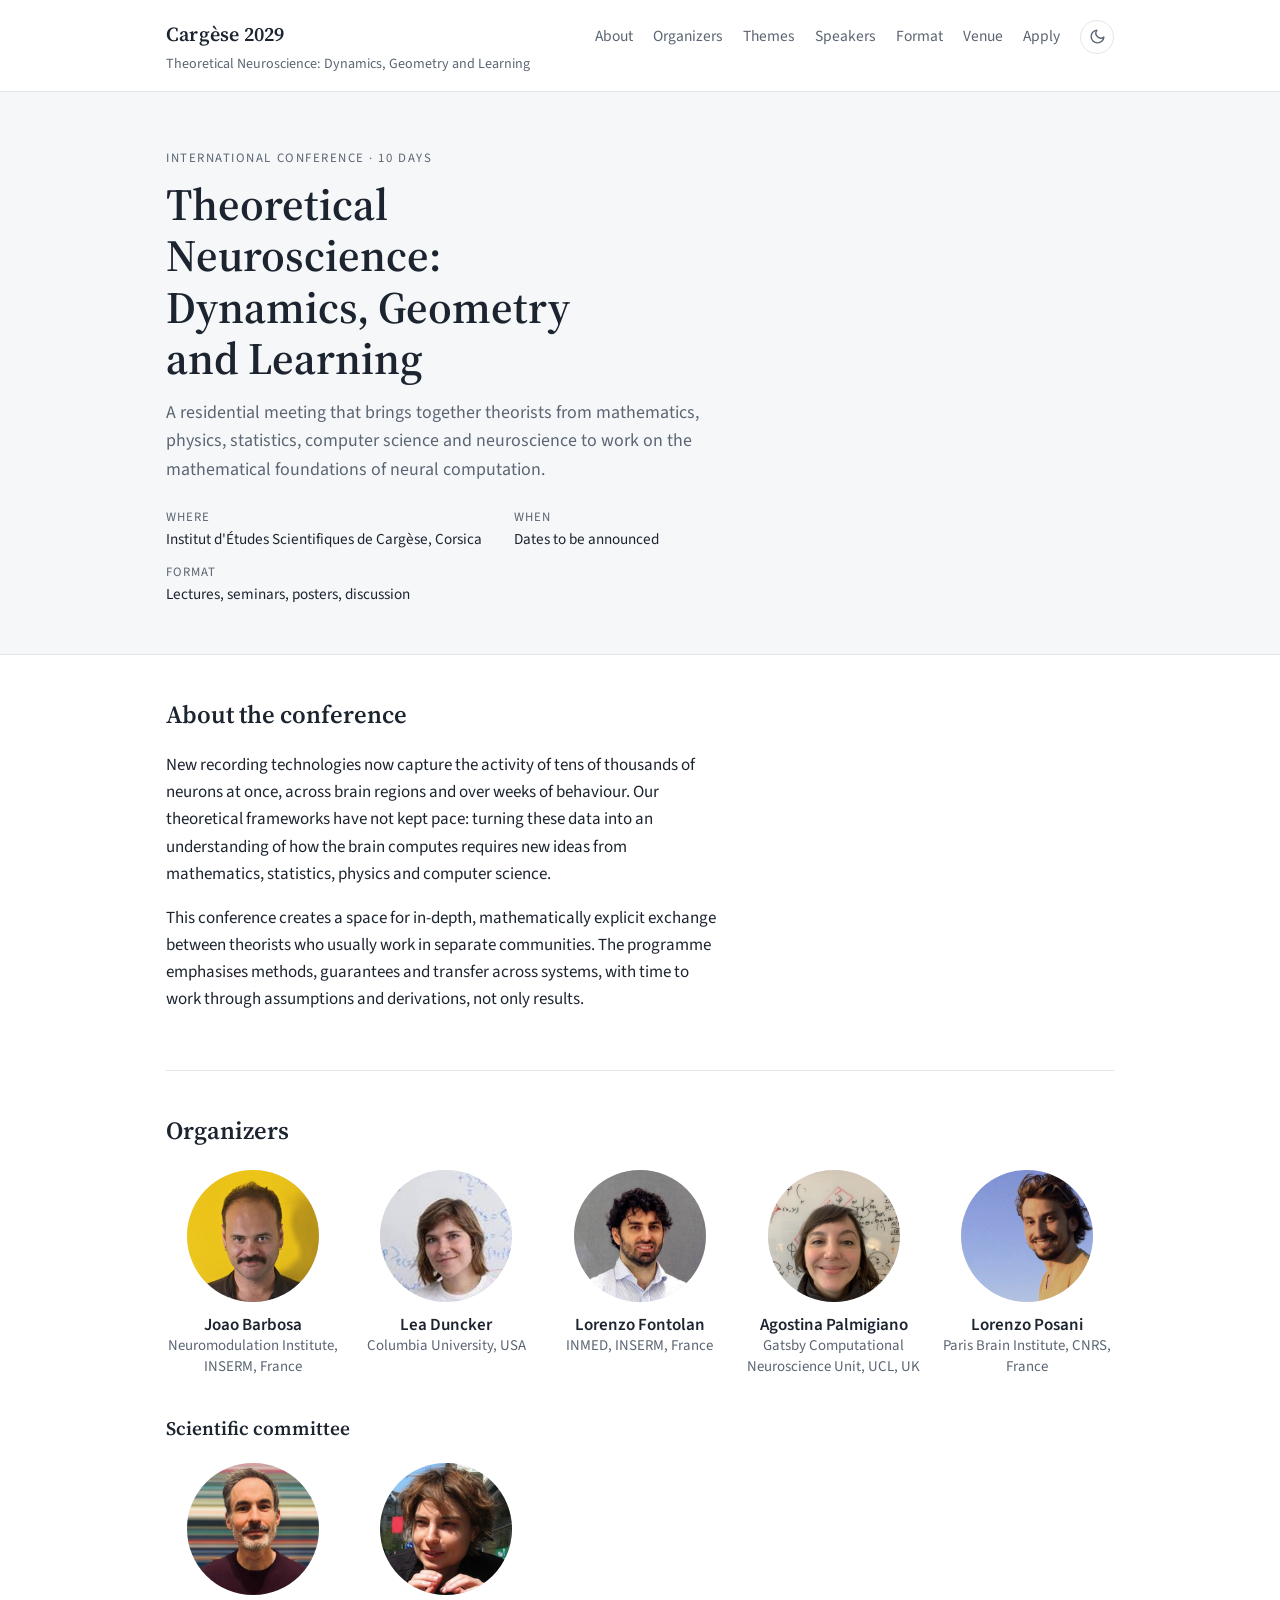
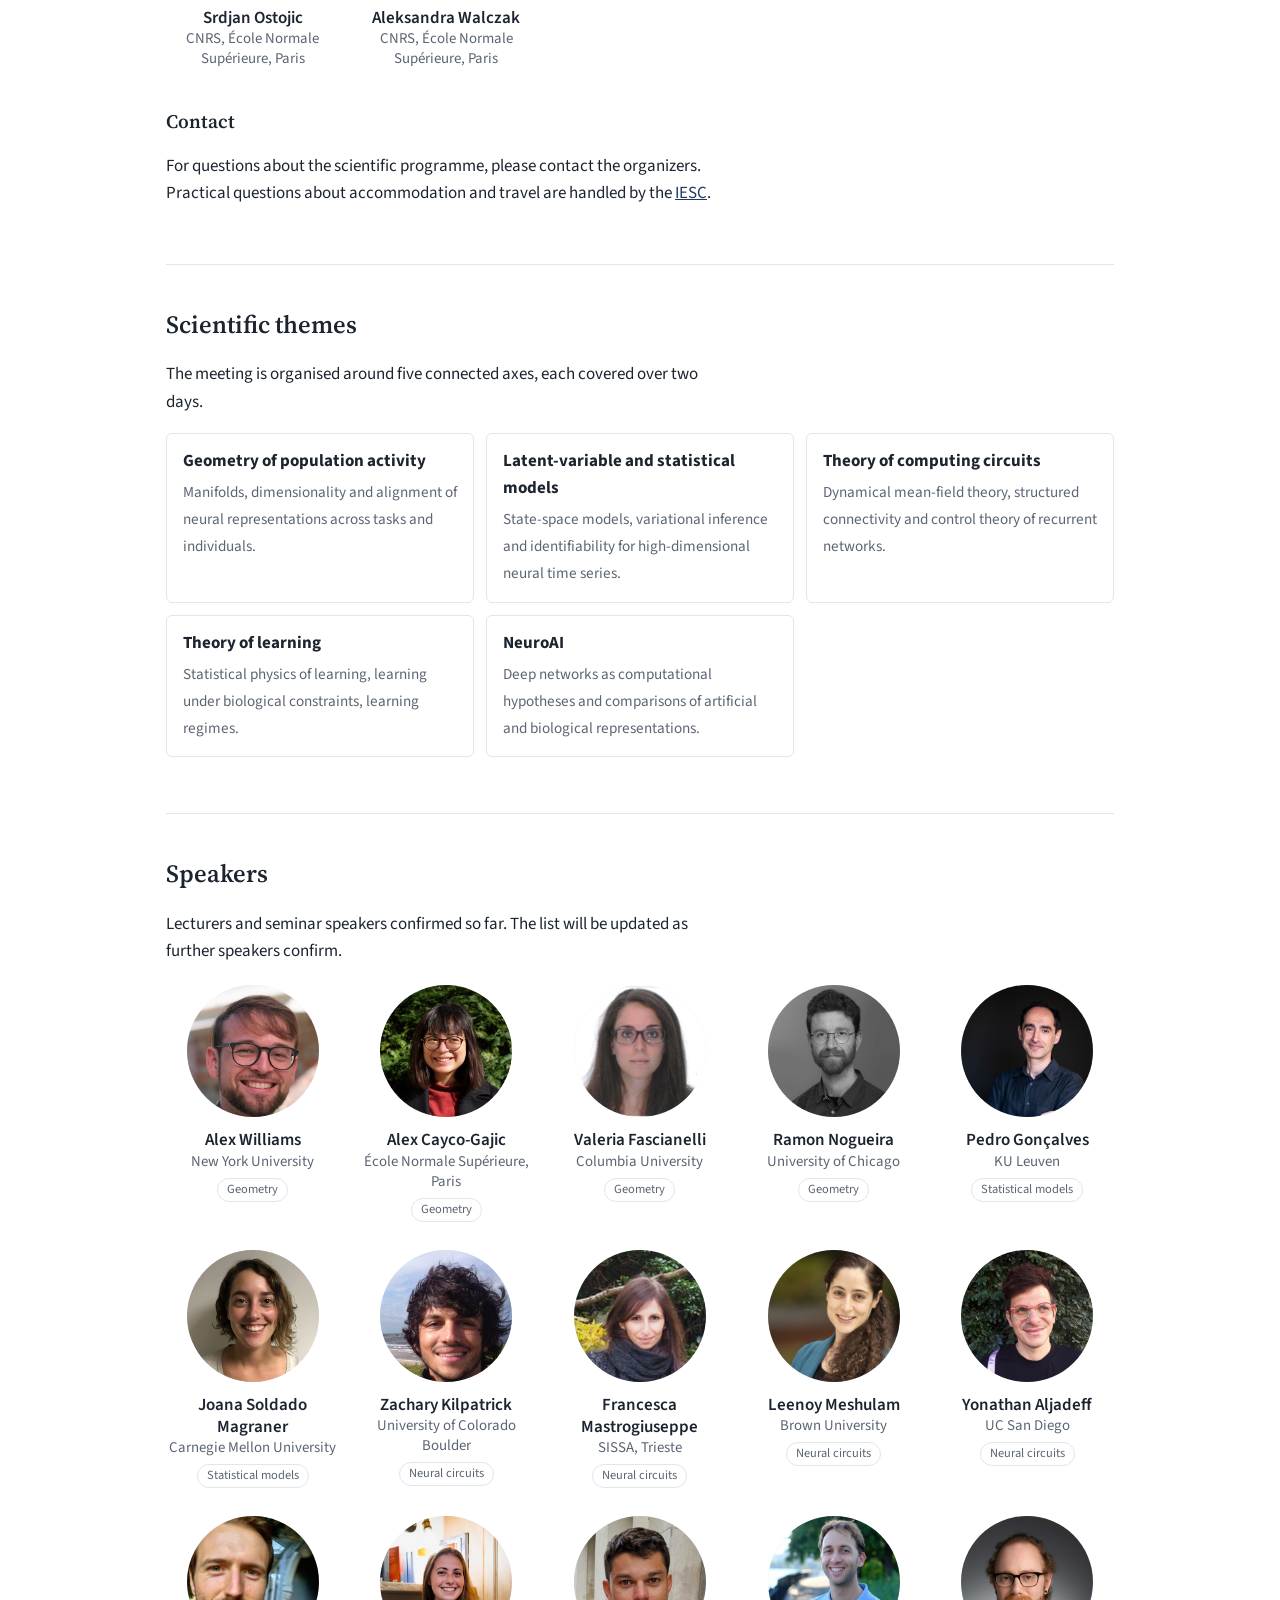
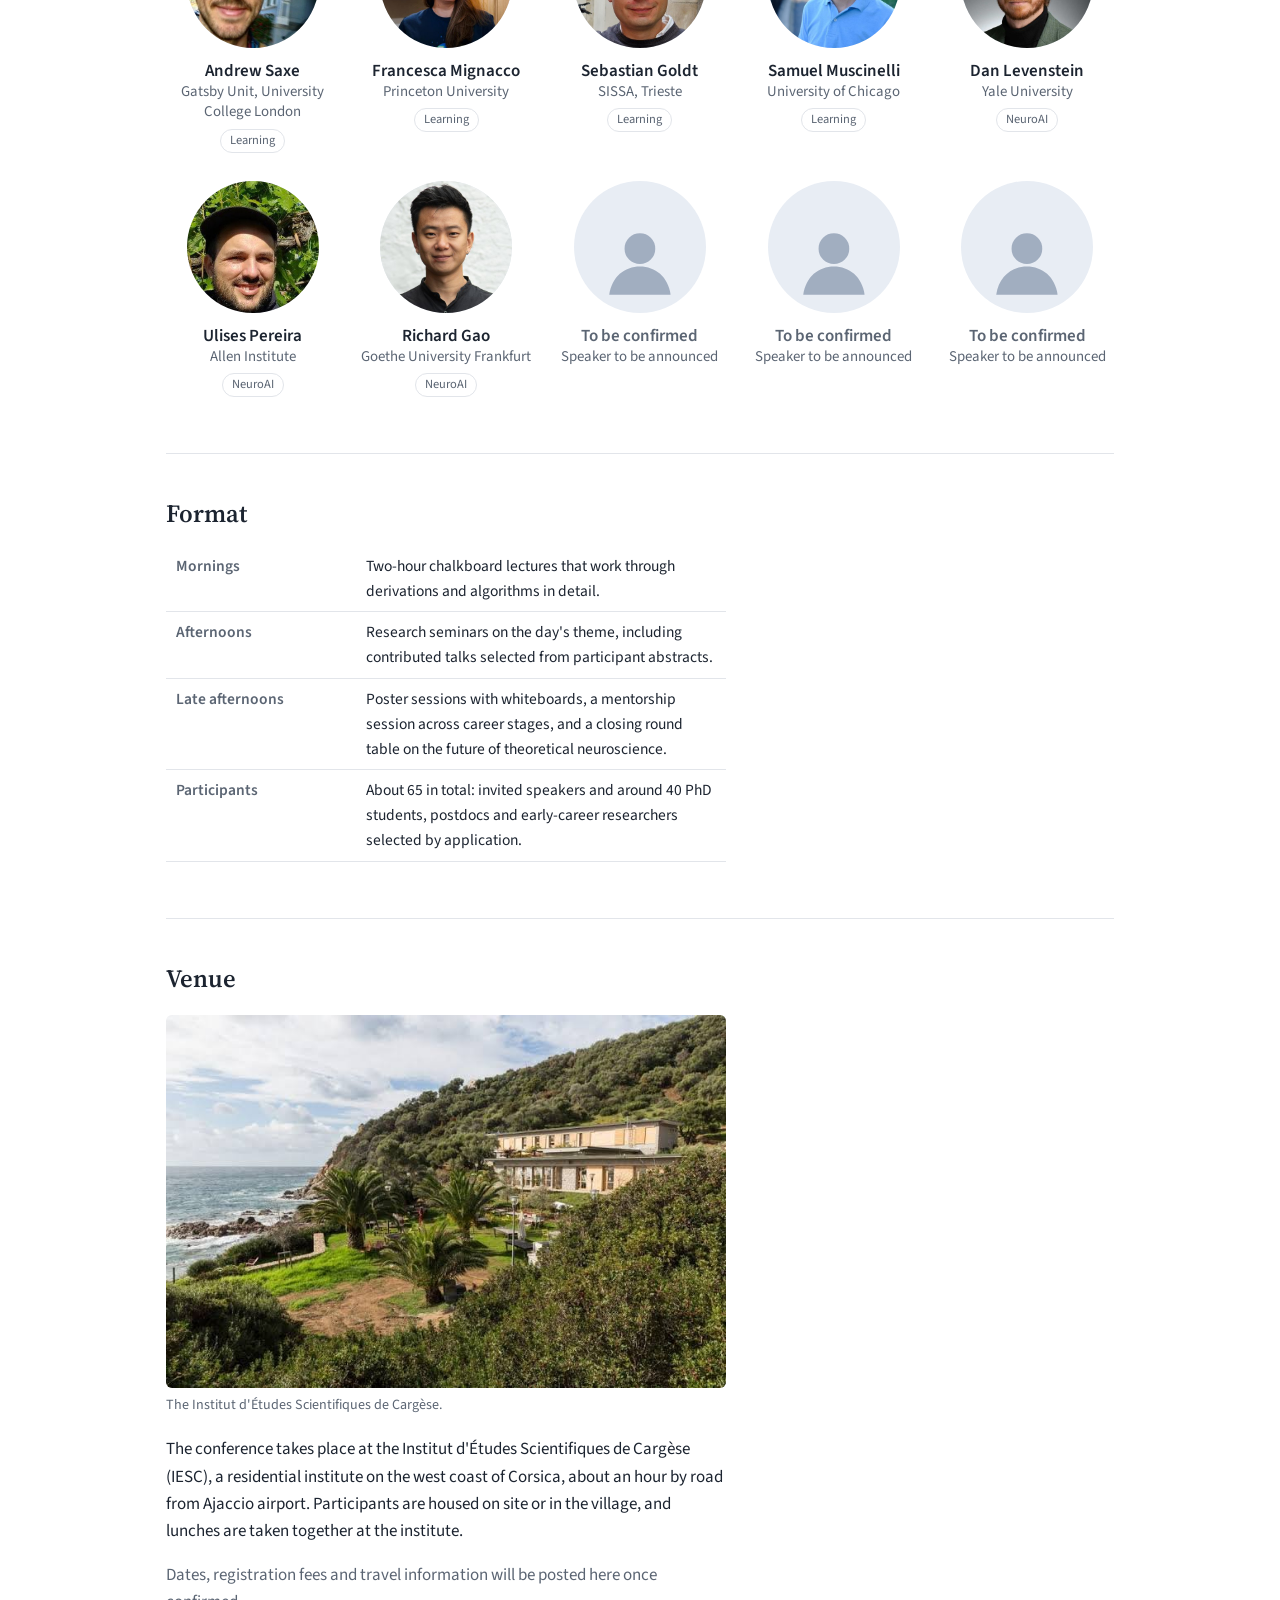
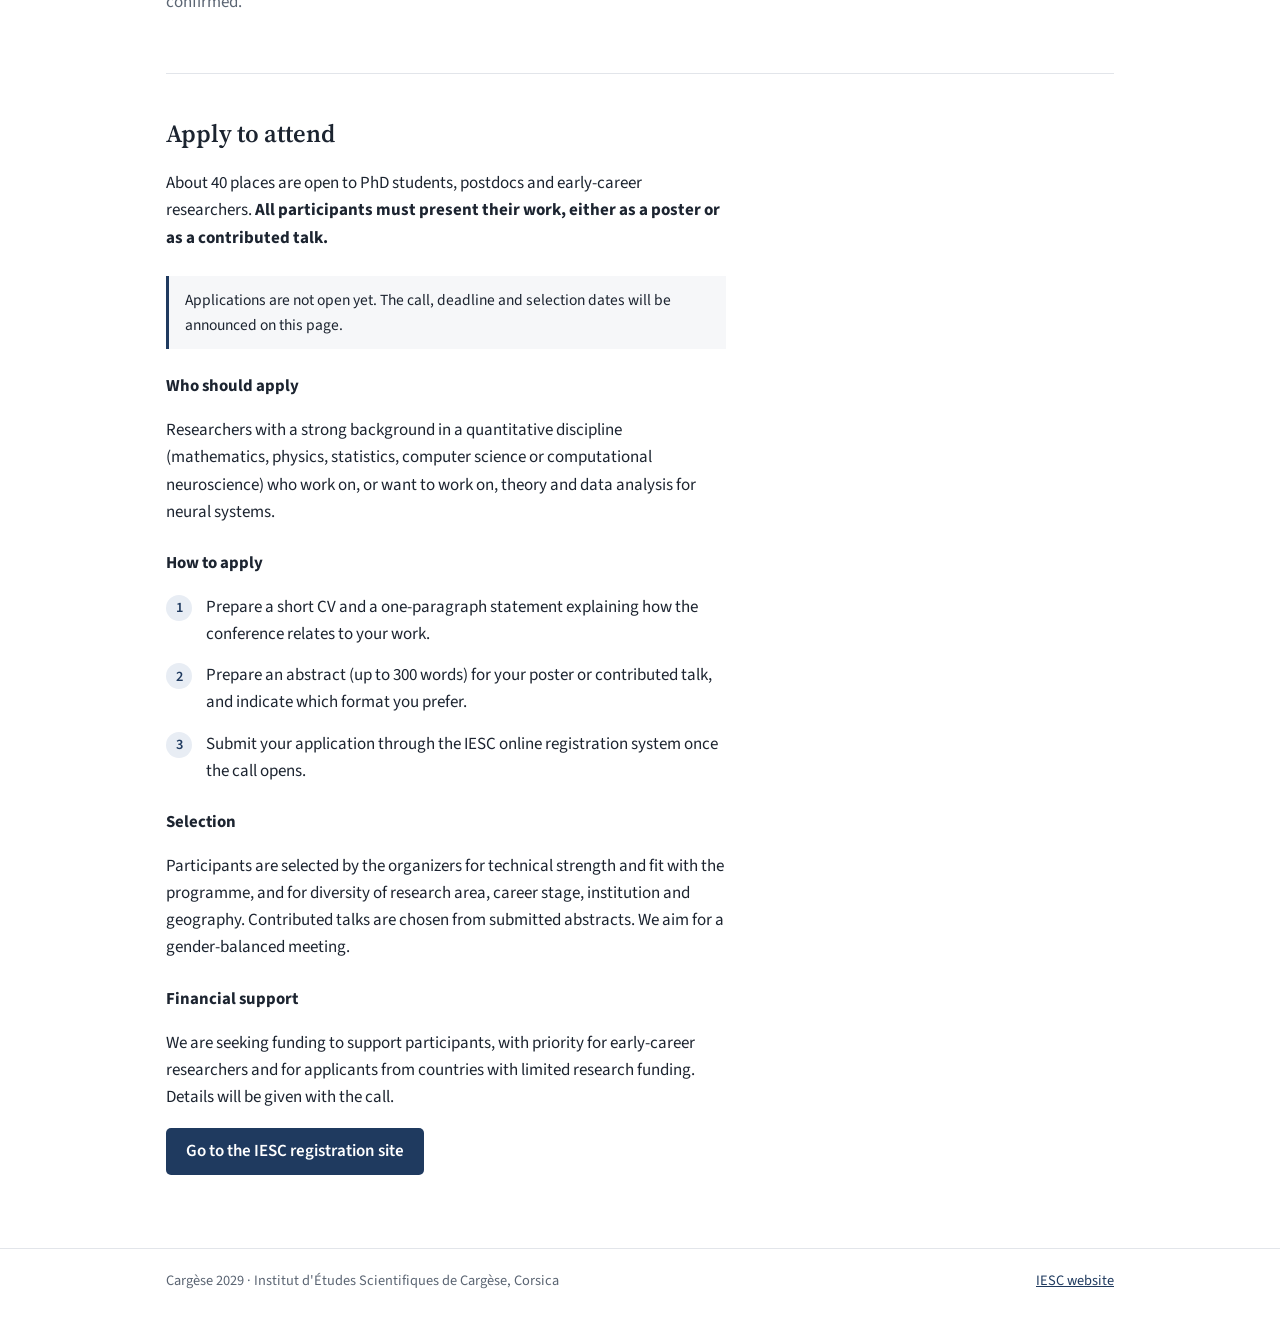
==== index.html @ 45e7367f "Add homepage links for the remaining speakers and committee Co-Authored-By: Claude Opus 5.5 <noreply" ====
<!doctype html>
<html lang="en">
<head>
<meta charset="utf-8">
<meta name="viewport" content="width=device-width, initial-scale=1">
<title>Cargèse 2029 · Theoretical Neuroscience: Dynamics, Geometry and Learning</title>
<meta name="description" content="Cargèse 2029: Theoretical Neuroscience: Dynamics, Geometry and Learning. A residential conference at the Institut d&#x27;Études Scientifiques de Cargèse, Corsica.">
<link rel="preconnect" href="https://fonts.googleapis.com">
<link rel="preconnect" href="https://fonts.gstatic.com" crossorigin>
<link href="https://fonts.googleapis.com/css2?family=Source+Sans+3:wght@400;600&family=Source+Serif+4:wght@600&display=swap" rel="stylesheet">
<link rel="stylesheet" href="assets/style.css">
<script>try{if(localStorage.getItem("theme")==="dark")document.documentElement.dataset.theme="dark"}catch(e){}</script>
</head>
<body id="top">
<header class="site-header"><div class="wrap">
<a class="brand" href="#top"><strong>Cargèse 2029</strong><span>Theoretical Neuroscience: Dynamics, Geometry and Learning</span></a>
<div class="header-right">
<nav aria-label="Main"><ul><li><a href="#about">About</a></li><li><a href="#organizers">Organizers</a></li><li><a href="#themes">Themes</a></li><li><a href="#speakers">Speakers</a></li><li><a href="#format">Format</a></li><li><a href="#venue">Venue</a></li><li><a href="#apply">Apply</a></li></ul></nav>
<button class="theme-toggle" type="button" aria-label="Switch to dark background" title="Switch background">
<svg class="moon" viewBox="0 0 24 24" fill="none" stroke="currentColor" stroke-width="2" stroke-linecap="round" stroke-linejoin="round" aria-hidden="true"><path d="M21 12.8A9 9 0 1 1 11.2 3a7 7 0 0 0 9.8 9.8z"/></svg>
<svg class="sun" viewBox="0 0 24 24" fill="none" stroke="currentColor" stroke-width="2" stroke-linecap="round" aria-hidden="true"><circle cx="12" cy="12" r="4"/><path d="M12 2v2M12 20v2M4.9 4.9l1.4 1.4M17.7 17.7l1.4 1.4M2 12h2M20 12h2M4.9 19.1l1.4-1.4M17.7 6.3l1.4-1.4"/></svg>
</button>
</div>
</div></header>
<section class="hero"><div class="wrap">
<p class="kicker">International conference · 10 days</p>
<h1>Theoretical Neuroscience: Dynamics, Geometry and Learning</h1>
<p class="lead">A residential meeting that brings together theorists from mathematics, physics,
statistics, computer science and neuroscience to work on the mathematical foundations of neural computation.</p>
<ul class="facts">
<li><span>Where</span>Institut d&#x27;Études Scientifiques de Cargèse, Corsica</li>
<li><span>When</span>Dates to be announced</li>
<li><span>Format</span>Lectures, seminars, posters, discussion</li>
</ul>
</div></section>
<main><div class="wrap">
<section id="about"><h2>About the conference</h2>
<p>New recording technologies now capture the activity of tens of thousands of neurons at once, across
brain regions and over weeks of behaviour. Our theoretical frameworks have not kept pace: turning these
data into an understanding of how the brain computes requires new ideas from mathematics, statistics,
physics and computer science.</p>
<p>This conference creates a space for in-depth, mathematically explicit exchange between theorists who
usually work in separate communities. The programme emphasises methods, guarantees and transfer across
systems, with time to work through assumptions and derivations, not only results.</p></section>
<section id="organizers"><h2>Organizers</h2>
<ul class="people"><li class="person"><a class="person-link" href="https://jbarbosa.org/" target="_blank" rel="noopener"><div class="avatar" aria-hidden="true">JB<img src="img/people/joao-barbosa.jpg" alt="" loading="lazy" onerror="this.remove()"></div><div class="name">Joao Barbosa</div></a><div class="inst">Neuromodulation Institute, INSERM, France</div></li><li class="person"><a class="person-link" href="https://leaduncker.github.io/" target="_blank" rel="noopener"><div class="avatar" aria-hidden="true">LD<img src="img/people/lea-duncker.jpg" alt="" loading="lazy" onerror="this.remove()"></div><div class="name">Lea Duncker</div></a><div class="inst">Columbia University, USA</div></li><li class="person"><a class="person-link" href="https://fontolanl.github.io/" target="_blank" rel="noopener"><div class="avatar" aria-hidden="true">LF<img src="img/people/lorenzo-fontolan.jpg" alt="" loading="lazy" onerror="this.remove()"></div><div class="name">Lorenzo Fontolan</div></a><div class="inst">INMED, INSERM, France</div></li><li class="person"><a class="person-link" href="https://palmigianolab.com/" target="_blank" rel="noopener"><div class="avatar" aria-hidden="true">AP<img src="img/people/agostina-palmigiano.jpg" alt="" loading="lazy" onerror="this.remove()"></div><div class="name">Agostina Palmigiano</div></a><div class="inst">Gatsby Computational Neuroscience Unit, UCL, UK</div></li><li class="person"><a class="person-link" href="https://lorenzoposani.com/" target="_blank" rel="noopener"><div class="avatar" aria-hidden="true">LP<img src="img/people/lorenzo-posani.jpg" alt="" loading="lazy" onerror="this.remove()"></div><div class="name">Lorenzo Posani</div></a><div class="inst">Paris Brain Institute, CNRS, France</div></li></ul>
<h3 class="subhead">Scientific committee</h3>
<ul class="people"><li class="person"><a class="person-link" href="https://lnc2.dec.ens.fr/fr/teams/network-dynamics-and-computations" target="_blank" rel="noopener"><div class="avatar" aria-hidden="true">SO<img src="img/people/srdjan-ostojic.jpg" alt="" loading="lazy" onerror="this.remove()"></div><div class="name">Srdjan Ostojic</div></a><div class="inst">CNRS, École Normale Supérieure, Paris</div></li><li class="person"><a class="person-link" href="https://sites.google.com/view/statbiophysens" target="_blank" rel="noopener"><div class="avatar" aria-hidden="true">AW<img src="img/people/aleksandra-walczak.jpg" alt="" loading="lazy" onerror="this.remove()"></div><div class="name">Aleksandra Walczak</div></a><div class="inst">CNRS, École Normale Supérieure, Paris</div></li></ul>
<h3 class="subhead">Contact</h3>
<p>For questions about the scientific programme, please contact the organizers. Practical questions about
accommodation and travel are handled by the <a href="https://iesc.universita.corsica/">IESC</a>.</p></section>
<section id="themes"><h2>Scientific themes</h2>
<p>The meeting is organised around five connected axes, each covered over two days.</p>
<ul class="themes">
<li><strong>Geometry of population activity</strong><span>Manifolds, dimensionality and alignment of neural representations across tasks and individuals.</span></li>
<li><strong>Latent-variable and statistical models</strong><span>State-space models, variational inference and identifiability for high-dimensional neural time series.</span></li>
<li><strong>Theory of computing circuits</strong><span>Dynamical mean-field theory, structured connectivity and control theory of recurrent networks.</span></li>
<li><strong>Theory of learning</strong><span>Statistical physics of learning, learning under biological constraints, learning regimes.</span></li>
<li><strong>NeuroAI</strong><span>Deep networks as computational hypotheses and comparisons of artificial and biological representations.</span></li>
</ul></section>
<section id="speakers"><h2>Speakers</h2>
<p>Lecturers and seminar speakers confirmed so far. The list will be updated as further speakers confirm.</p>
<ul class="people"><li class="person"><a class="person-link" href="https://alexhwilliams.info/" target="_blank" rel="noopener"><div class="avatar" aria-hidden="true">AW<img src="img/people/alex-williams.jpg" alt="" loading="lazy" onerror="this.remove()"></div><div class="name">Alex Williams</div></a><div class="inst">New York University</div><span class="tag">Geometry</span></li><li class="person"><a class="person-link" href="https://caycogajiclab.github.io/" target="_blank" rel="noopener"><div class="avatar" aria-hidden="true">AG<img src="img/people/alex-cayco-gajic.jpg" alt="" loading="lazy" onerror="this.remove()"></div><div class="name">Alex Cayco-Gajic</div></a><div class="inst">École Normale Supérieure, Paris</div><span class="tag">Geometry</span></li><li class="person"><a class="person-link" href="https://valeriafascianelli.com/" target="_blank" rel="noopener"><div class="avatar" aria-hidden="true">VF<img src="img/people/valeria-fascianelli.jpg" alt="" loading="lazy" onerror="this.remove()"></div><div class="name">Valeria Fascianelli</div></a><div class="inst">Columbia University</div><span class="tag">Geometry</span></li><li class="person"><a class="person-link" href="https://datascience.uchicago.edu/people/ramon-nogueira/" target="_blank" rel="noopener"><div class="avatar" aria-hidden="true">RN<img src="img/people/ramon-nogueira.jpg" alt="" loading="lazy" onerror="this.remove()"></div><div class="name">Ramon Nogueira</div></a><div class="inst">University of Chicago</div><span class="tag">Geometry</span></li><li class="person"><a class="person-link" href="https://ppjgoncalves.github.io/" target="_blank" rel="noopener"><div class="avatar" aria-hidden="true">PG<img src="img/people/pedro-goncalves.jpg" alt="" loading="lazy" onerror="this.remove()"></div><div class="name">Pedro Gonçalves</div></a><div class="inst">KU Leuven</div><span class="tag">Statistical models</span></li><li class="person"><a class="person-link" href="https://jsoldadomagraner.github.io/" target="_blank" rel="noopener"><div class="avatar" aria-hidden="true">JM<img src="img/people/joana-soldado-magraner.jpg" alt="" loading="lazy" onerror="this.remove()"></div><div class="name">Joana Soldado Magraner</div></a><div class="inst">Carnegie Mellon University</div><span class="tag">Statistical models</span></li><li class="person"><a class="person-link" href="https://www.colorado.edu/neuroscience/zachary-kilpatrick" target="_blank" rel="noopener"><div class="avatar" aria-hidden="true">ZK<img src="img/people/zachary-kilpatrick.jpg" alt="" loading="lazy" onerror="this.remove()"></div><div class="name">Zachary Kilpatrick</div></a><div class="inst">University of Colorado Boulder</div><span class="tag">Neural circuits</span></li><li class="person"><a class="person-link" href="https://iris.sissa.it/cris/rp/rp26328" target="_blank" rel="noopener"><div class="avatar" aria-hidden="true">FM<img src="img/people/francesca-mastrogiuseppe.jpg" alt="" loading="lazy" onerror="this.remove()"></div><div class="name">Francesca Mastrogiuseppe</div></a><div class="inst">SISSA, Trieste</div><span class="tag">Neural circuits</span></li><li class="person"><a class="person-link" href="https://physics.brown.edu/people/leenoy-meshulam" target="_blank" rel="noopener"><div class="avatar" aria-hidden="true">LM<img src="img/people/leenoy-meshulam.jpg" alt="" loading="lazy" onerror="this.remove()"></div><div class="name">Leenoy Meshulam</div></a><div class="inst">Brown University</div><span class="tag">Neural circuits</span></li><li class="person"><a class="person-link" href="https://aljadeff.ucsd.edu/" target="_blank" rel="noopener"><div class="avatar" aria-hidden="true">YA<img src="img/people/yonathan-aljadeff.jpg" alt="" loading="lazy" onerror="this.remove()"></div><div class="name">Yonathan Aljadeff</div></a><div class="inst">UC San Diego</div><span class="tag">Neural circuits</span></li><li class="person"><a class="person-link" href="https://www.saxelab.org/" target="_blank" rel="noopener"><div class="avatar" aria-hidden="true">AS<img src="img/people/andrew-saxe.jpg" alt="" loading="lazy" onerror="this.remove()"></div><div class="name">Andrew Saxe</div></a><div class="inst">Gatsby Unit, University College London</div><span class="tag">Learning</span></li><li class="person"><a class="person-link" href="https://www.simonsfoundation.org/people/francesca-mignacco/" target="_blank" rel="noopener"><div class="avatar" aria-hidden="true">FM<img src="img/people/francesca-mignacco.jpg" alt="" loading="lazy" onerror="this.remove()"></div><div class="name">Francesca Mignacco</div></a><div class="inst">Princeton University</div><span class="tag">Learning</span></li><li class="person"><a class="person-link" href="https://datascience.sissa.it/research-unit/12/theory-of-neural-networks" target="_blank" rel="noopener"><div class="avatar" aria-hidden="true">SG<img src="img/people/sebastian-goldt.jpg" alt="" loading="lazy" onerror="this.remove()"></div><div class="name">Sebastian Goldt</div></a><div class="inst">SISSA, Trieste</div><span class="tag">Learning</span></li><li class="person"><a class="person-link" href="https://cns.uchicago.edu/faculty/samuel-muscinelli" target="_blank" rel="noopener"><div class="avatar" aria-hidden="true">SM<img src="img/people/samuel-muscinelli.jpg" alt="" loading="lazy" onerror="this.remove()"></div><div class="name">Samuel Muscinelli</div></a><div class="inst">University of Chicago</div><span class="tag">Learning</span></li><li class="person"><a class="person-link" href="https://medicine.yale.edu/profile/daniel-levenstein/" target="_blank" rel="noopener"><div class="avatar" aria-hidden="true">DL<img src="img/people/dan-levenstein.jpg" alt="" loading="lazy" onerror="this.remove()"></div><div class="name">Dan Levenstein</div></a><div class="inst">Yale University</div><span class="tag">NeuroAI</span></li><li class="person"><a class="person-link" href="https://ulisespereira.github.io/" target="_blank" rel="noopener"><div class="avatar" aria-hidden="true">UP<img src="img/people/ulises-pereira.jpg" alt="" loading="lazy" onerror="this.remove()"></div><div class="name">Ulises Pereira</div></a><div class="inst">Allen Institute</div><span class="tag">NeuroAI</span></li><li class="person"><a class="person-link" href="https://rdgao.github.io/" target="_blank" rel="noopener"><div class="avatar" aria-hidden="true">RG<img src="img/people/richard-gao.jpg" alt="" loading="lazy" onerror="this.remove()"></div><div class="name">Richard Gao</div></a><div class="inst">Goethe University Frankfurt</div><span class="tag">NeuroAI</span></li><li class="person tbc"><div class="avatar" aria-hidden="true"><svg class="silhouette" viewBox="0 0 64 64" aria-hidden="true"><circle cx="32" cy="24" r="12"/><path d="M8 60c2-14 12-22 24-22s22 8 24 22z"/></svg></div><div class="name">To be confirmed</div><div class="inst">Speaker to be announced</div></li><li class="person tbc"><div class="avatar" aria-hidden="true"><svg class="silhouette" viewBox="0 0 64 64" aria-hidden="true"><circle cx="32" cy="24" r="12"/><path d="M8 60c2-14 12-22 24-22s22 8 24 22z"/></svg></div><div class="name">To be confirmed</div><div class="inst">Speaker to be announced</div></li><li class="person tbc"><div class="avatar" aria-hidden="true"><svg class="silhouette" viewBox="0 0 64 64" aria-hidden="true"><circle cx="32" cy="24" r="12"/><path d="M8 60c2-14 12-22 24-22s22 8 24 22z"/></svg></div><div class="name">To be confirmed</div><div class="inst">Speaker to be announced</div></li></ul></section>
<section id="format"><h2>Format</h2>
<table class="schedule">
<tr><th>Mornings</th><td>Two-hour chalkboard lectures that work through derivations and algorithms in detail.</td></tr>
<tr><th>Afternoons</th><td>Research seminars on the day's theme, including contributed talks selected from participant abstracts.</td></tr>
<tr><th>Late afternoons</th><td>Poster sessions with whiteboards, a mentorship session across career stages, and a closing round table on the future of theoretical neuroscience.</td></tr>
<tr><th>Participants</th><td>About 65 in total: invited speakers and around 40 PhD students, postdocs and early-career researchers selected by application.</td></tr>
</table></section>
<section id="venue"><h2>Venue</h2>
<figure class="venue"><img src="img/venue.jpg" alt="The Institut d'Études Scientifiques de Cargèse, on a green hillside above the sea" width="678" height="452" loading="lazy"><figcaption>The Institut d'Études Scientifiques de Cargèse.</figcaption></figure>
<p>The conference takes place at the Institut d'Études Scientifiques de Cargèse (IESC), a residential
institute on the west coast of Corsica, about an hour by road from Ajaccio airport. Participants are housed
on site or in the village, and lunches are taken together at the institute.</p>
<p class="muted">Dates, registration fees and travel information will be posted here once confirmed.</p></section>
<section id="apply"><h2>Apply to attend</h2>
<p>About 40 places are open to PhD students, postdocs and early-career researchers.
<strong>All participants must present their work, either as a poster or as a contributed talk.</strong></p>
<div class="note">Applications are not open yet. The call, deadline and selection dates will be announced on this page.</div>

<h3>Who should apply</h3>
<p>Researchers with a strong background in a quantitative discipline (mathematics, physics, statistics,
computer science or computational neuroscience) who work on, or want to work on, theory and data analysis
for neural systems.</p>

<h3>How to apply</h3>
<ol class="steps">
<li>Prepare a short CV and a one-paragraph statement explaining how the conference relates to your work.</li>
<li>Prepare an abstract (up to 300 words) for your poster or contributed talk, and indicate which format you prefer.</li>
<li>Submit your application through the IESC online registration system once the call opens.</li>
</ol>

<h3>Selection</h3>
<p>Participants are selected by the organizers for technical strength and fit with the programme, and for
diversity of research area, career stage, institution and geography. Contributed talks are chosen from
submitted abstracts. We aim for a gender-balanced meeting.</p>

<h3>Financial support</h3>
<p>We are seeking funding to support participants, with priority for early-career researchers and for
applicants from countries with limited research funding. Details will be given with the call.</p>

<p><a class="button" href="https://iesc.universita.corsica/">Go to the IESC registration site</a></p></section>

</div></main>
<footer class="site-footer"><div class="wrap">
<span>Cargèse 2029 · Institut d&#x27;Études Scientifiques de Cargèse, Corsica</span>
<span><a href="https://iesc.universita.corsica/">IESC website</a></span>
</div></footer>
<script>
(function () {
  var root = document.documentElement, btn = document.querySelector(".theme-toggle");
  function label() { btn.setAttribute("aria-label", root.dataset.theme === "dark" ? "Switch to white background" : "Switch to dark background"); }
  label();
  btn.addEventListener("click", function () {
    var dark = root.dataset.theme !== "dark";
    if (dark) root.dataset.theme = "dark"; else delete root.dataset.theme;
    try { localStorage.setItem("theme", dark ? "dark" : "light"); } catch (e) {}
    label();
  });
})();
</script>
</body>
</html>
---- assets/style.css ----
:root {
  --bg: #ffffff;
  --surface: #f6f7f9;
  --text: #1c2430;
  --muted: #5b6573;
  --line: #e2e5ea;
  --accent: #1f3a5f;
  --accent-soft: #e8edf4;
  --max: 980px;
}

:root[data-theme="dark"] {
  --bg: #12161c;
  --surface: #1a2029;
  --text: #e6e9ee;
  --muted: #a2abb8;
  --line: #2a323d;
  --accent: #9db8dc;
  --accent-soft: #1f2a38;
}

* { box-sizing: border-box; }

html { -webkit-text-size-adjust: 100%; scroll-behavior: smooth; }
@media (prefers-reduced-motion: reduce) { html { scroll-behavior: auto; } }
section { scroll-margin-top: 110px; }
section + section { margin-top: 56px; padding-top: 8px; border-top: 1px solid var(--line); }
section > h2:first-child { margin-top: 32px; }
main section:first-child > h2:first-child { margin-top: 0; }

body {
  margin: 0;
  background: var(--bg);
  color: var(--text);
  font-family: "Source Sans 3", -apple-system, BlinkMacSystemFont, "Segoe UI", Roboto, Helvetica, Arial, sans-serif;
  font-size: 17px;
  line-height: 1.6;
}

a { color: var(--accent); }
a:hover { text-decoration-thickness: 2px; }

.wrap { max-width: var(--max); margin: 0 auto; padding: 0 16px; }

/* Header and navigation */
.site-header { border-bottom: 1px solid var(--line); position: sticky; top: 0; z-index: 10; background: var(--bg); }
.site-header .wrap {
  display: flex; flex-wrap: wrap; align-items: baseline;
  justify-content: space-between; gap: 8px 24px; padding-top: 18px; padding-bottom: 14px;
}
.brand { text-decoration: none; color: var(--text); }
.brand strong { display: block; font-family: "Source Serif 4", Georgia, serif; font-size: 1.25rem; font-weight: 600; letter-spacing: 0.01em; }
.brand span { font-size: 0.88rem; color: var(--muted); }

nav ul { list-style: none; margin: 0; padding: 0; display: flex; flex-wrap: wrap; gap: 4px 20px; }
nav a { text-decoration: none; color: var(--muted); font-size: 0.97rem; padding: 4px 0; border-bottom: 2px solid transparent; }
nav a:hover { color: var(--text); }
nav a[aria-current="page"] { color: var(--text); border-bottom-color: var(--accent); }

@media (max-width: 640px) {
  .site-header .wrap { padding-top: 10px; padding-bottom: 6px; row-gap: 2px; }
  .brand span { display: none; }
  .brand strong { font-size: 1.1rem; }
  nav { width: 100%; overflow-x: auto; -webkit-overflow-scrolling: touch; scrollbar-width: none; }
  nav::-webkit-scrollbar { display: none; }
  nav ul { flex-wrap: nowrap; gap: 18px; white-space: nowrap; }
  nav a { font-size: 0.93rem; }
  section { scroll-margin-top: 84px; }
}

.header-right { display: flex; align-items: center; gap: 20px; }
.theme-toggle {
  display: inline-flex; align-items: center; justify-content: center; width: 34px; height: 34px;
  border: 1px solid var(--line); border-radius: 50%; background: var(--bg); color: var(--muted);
  cursor: pointer; padding: 0; flex: none;
}
.theme-toggle:hover { color: var(--text); border-color: var(--muted); }
.theme-toggle svg { width: 17px; height: 17px; }
.theme-toggle .sun { display: none; }
:root[data-theme="dark"] .theme-toggle .sun { display: block; }
:root[data-theme="dark"] .theme-toggle .moon { display: none; }
@media (max-width: 640px) {
  .header-right { width: 100%; gap: 12px; }
  .header-right nav { flex: 1; min-width: 0; }
  .theme-toggle { width: 30px; height: 30px; }
}

.avatar .silhouette { width: 62%; height: 62%; margin-top: 18%; fill: var(--accent); opacity: 0.35; }
.person.tbc .name { color: var(--muted); font-weight: 600; }

.person-link { color: inherit; text-decoration: none; display: block; }
.person-link:hover .name, .person-link:focus-visible .name { color: var(--accent); text-decoration: underline; text-underline-offset: 3px; }
.person-link:hover .avatar { box-shadow: 0 0 0 3px var(--accent-soft); }

h3.subhead { font-family: "Source Serif 4", Georgia, serif; font-weight: 600; font-size: 1.2rem; margin: 36px 0 4px; }

/* Hero */
.hero { background: var(--surface); border-bottom: 1px solid var(--line); }
.hero .wrap { padding-top: 56px; padding-bottom: 48px; }
.hero .kicker { text-transform: uppercase; letter-spacing: 0.12em; font-size: 0.8rem; color: var(--muted); margin: 0 0 10px; }
.hero h1 { font-family: "Source Serif 4", Georgia, serif; font-weight: 600; font-size: clamp(1.9rem, 4.5vw, 2.8rem); line-height: 1.15; margin: 0 0 14px; max-width: 22ch; }
.hero p.lead { font-size: 1.12rem; color: var(--muted); max-width: 60ch; margin: 0 0 22px; }
.facts { display: flex; flex-wrap: wrap; gap: 10px 32px; margin: 0; padding: 0; list-style: none; font-size: 0.95rem; }
.facts li span { display: block; color: var(--muted); font-size: 0.8rem; text-transform: uppercase; letter-spacing: 0.08em; }

/* Content */
main .wrap { padding-top: 40px; padding-bottom: 56px; }
h2 { font-family: "Source Serif 4", Georgia, serif; font-weight: 600; font-size: 1.55rem; margin: 40px 0 12px; }
h2:first-child { margin-top: 0; }
h3 { font-size: 1.05rem; margin: 24px 0 6px; }
p, ul, ol { max-width: 70ch; }
.muted { color: var(--muted); }

.themes { list-style: none; padding: 0; margin: 16px 0 0; display: grid; gap: 12px; grid-template-columns: repeat(auto-fit, minmax(260px, 1fr)); max-width: none; }
.themes li { border: 1px solid var(--line); border-radius: 6px; padding: 14px 16px; background: var(--bg); }
.themes strong { display: block; margin-bottom: 4px; }
.themes span { color: var(--muted); font-size: 0.95rem; }

/* People grid */
.people { list-style: none; padding: 0; margin: 20px 0 0; display: grid; gap: 28px 20px; grid-template-columns: repeat(auto-fill, minmax(150px, 1fr)); max-width: none; }
.person { text-align: center; }
.avatar {
  position: relative; width: 132px; height: 132px; margin: 0 auto 12px; border-radius: 50%;
  overflow: hidden; background: var(--accent-soft); color: var(--accent);
  display: flex; align-items: center; justify-content: center;
  font-family: "Source Serif 4", Georgia, serif; font-size: 2.1rem; font-weight: 600; letter-spacing: 0.02em;
}
.avatar img { position: absolute; inset: 0; width: 100%; height: 100%; object-fit: cover; }
.person .name { font-weight: 600; line-height: 1.3; }
.person .inst { color: var(--muted); font-size: 0.93rem; line-height: 1.35; }
.person .tag { display: inline-block; margin-top: 6px; font-size: 0.78rem; color: var(--muted); border: 1px solid var(--line); border-radius: 999px; padding: 1px 9px; }

.note { border-left: 3px solid var(--accent); background: var(--surface); padding: 12px 16px; margin: 24px 0; max-width: 70ch; font-size: 0.97rem; }

.steps { counter-reset: s; list-style: none; padding: 0; }
.steps li { counter-increment: s; position: relative; padding-left: 40px; margin-bottom: 14px; }
.steps li::before { content: counter(s); position: absolute; left: 0; top: 1px; width: 26px; height: 26px; border-radius: 50%; background: var(--accent-soft); color: var(--accent); font-weight: 600; font-size: 0.9rem; display: flex; align-items: center; justify-content: center; }

.button { display: inline-block; background: var(--accent); color: var(--bg); text-decoration: none; padding: 10px 20px; border-radius: 5px; font-weight: 600; }
.button:hover { opacity: 0.9; }

table.schedule { border-collapse: collapse; width: 100%; max-width: 70ch; font-size: 0.97rem; }
table.schedule th, table.schedule td { text-align: left; padding: 8px 10px; border-bottom: 1px solid var(--line); vertical-align: top; }
table.schedule th { color: var(--muted); font-weight: 600; width: 34%; }

@media (max-width: 480px) {
  .people { gap: 22px 12px; }
  .avatar { width: 104px; height: 104px; font-size: 1.7rem; }
}

.venue { margin: 16px 0 20px; max-width: 70ch; }
.venue img { display: block; width: 100%; height: auto; border-radius: 6px; }
.venue figcaption { color: var(--muted); font-size: 0.88rem; margin-top: 6px; }

/* Footer */
.site-footer { border-top: 1px solid var(--line); color: var(--muted); font-size: 0.9rem; }
.site-footer .wrap { padding-top: 20px; padding-bottom: 28px; display: flex; flex-wrap: wrap; justify-content: space-between; gap: 8px 24px; }
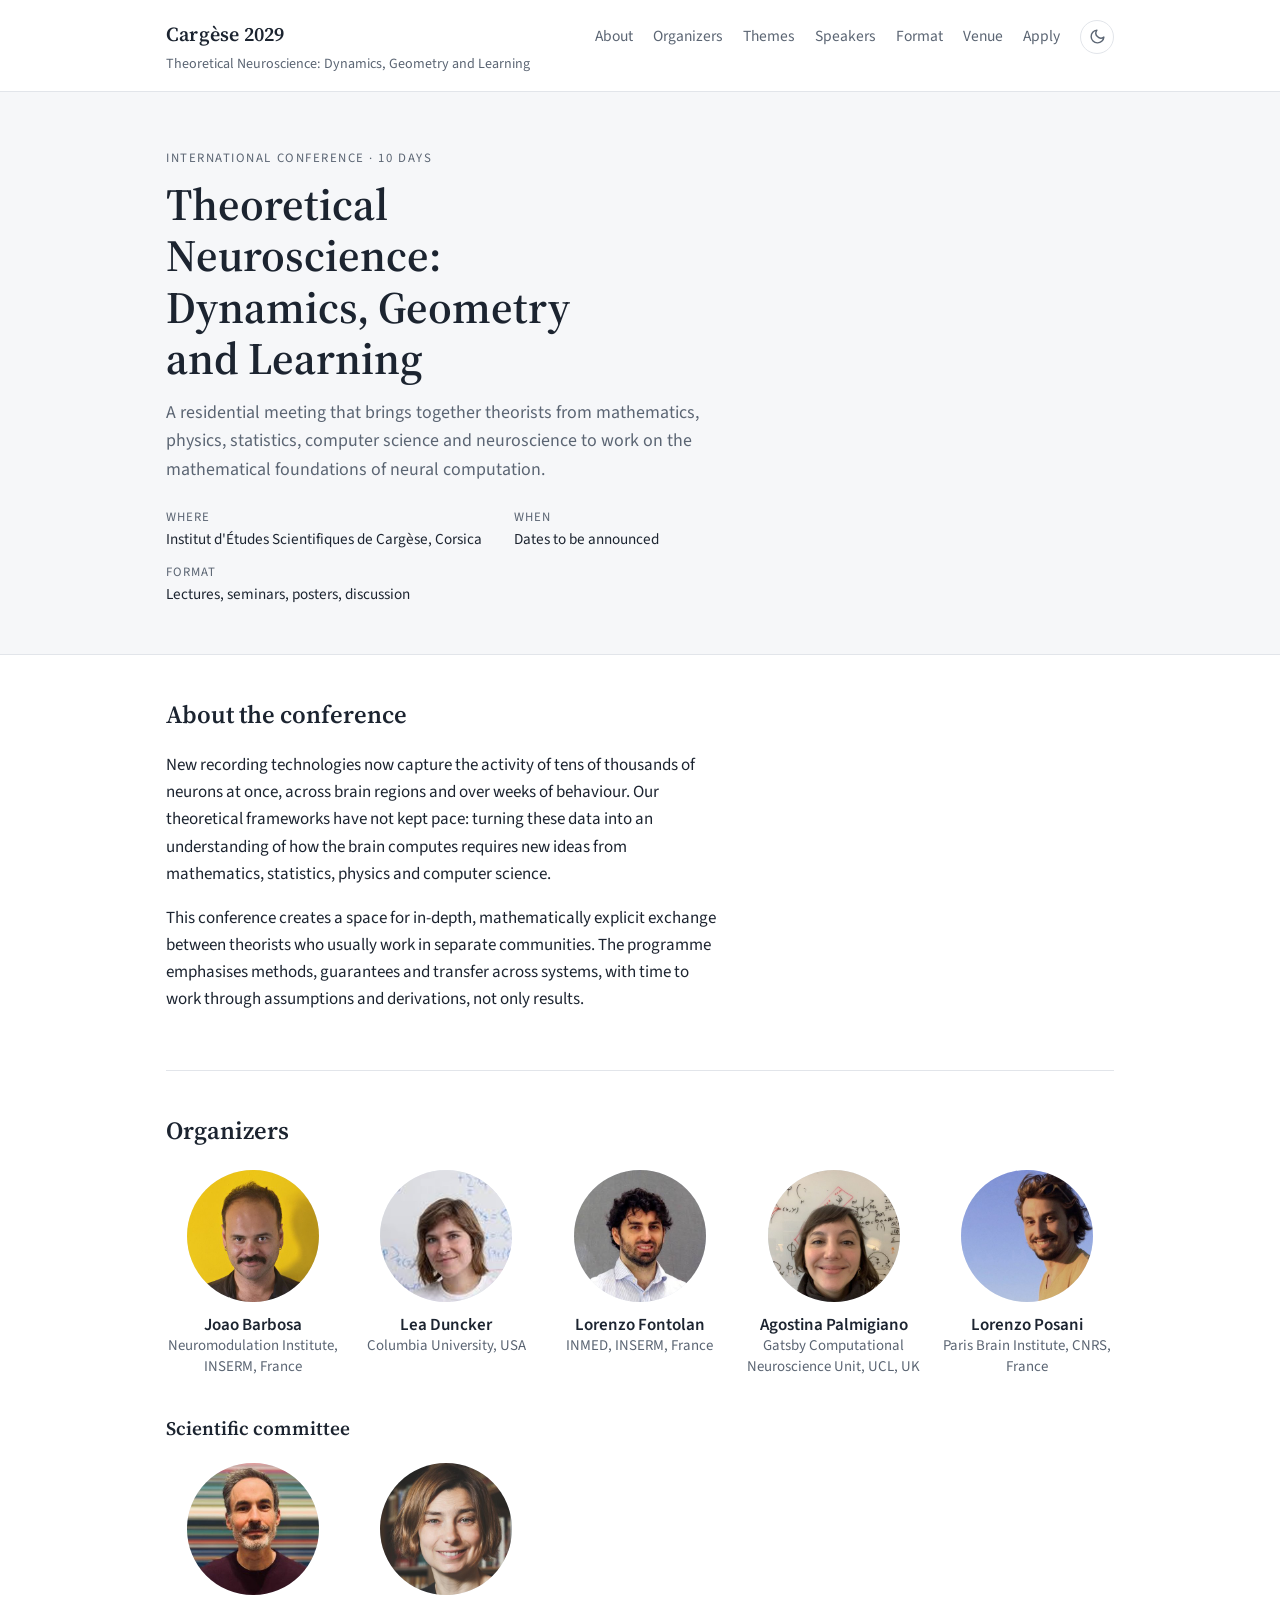
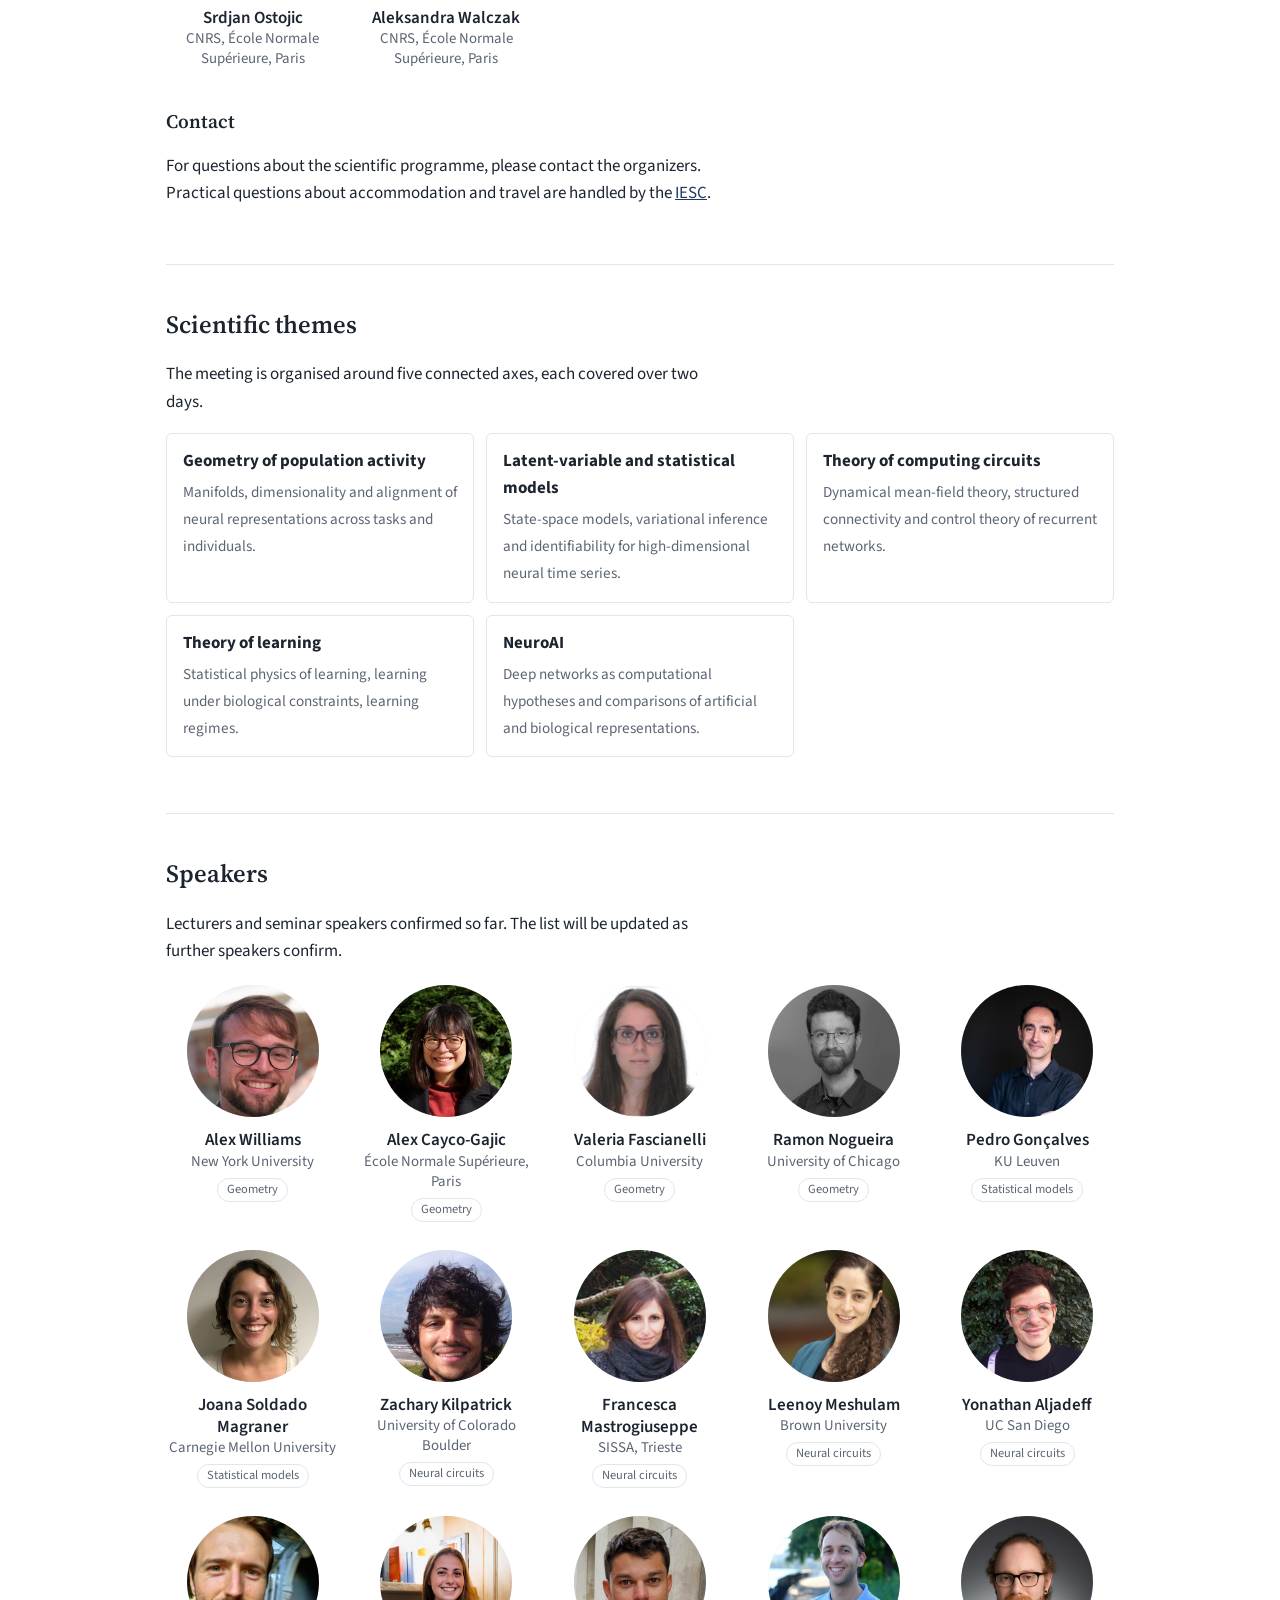
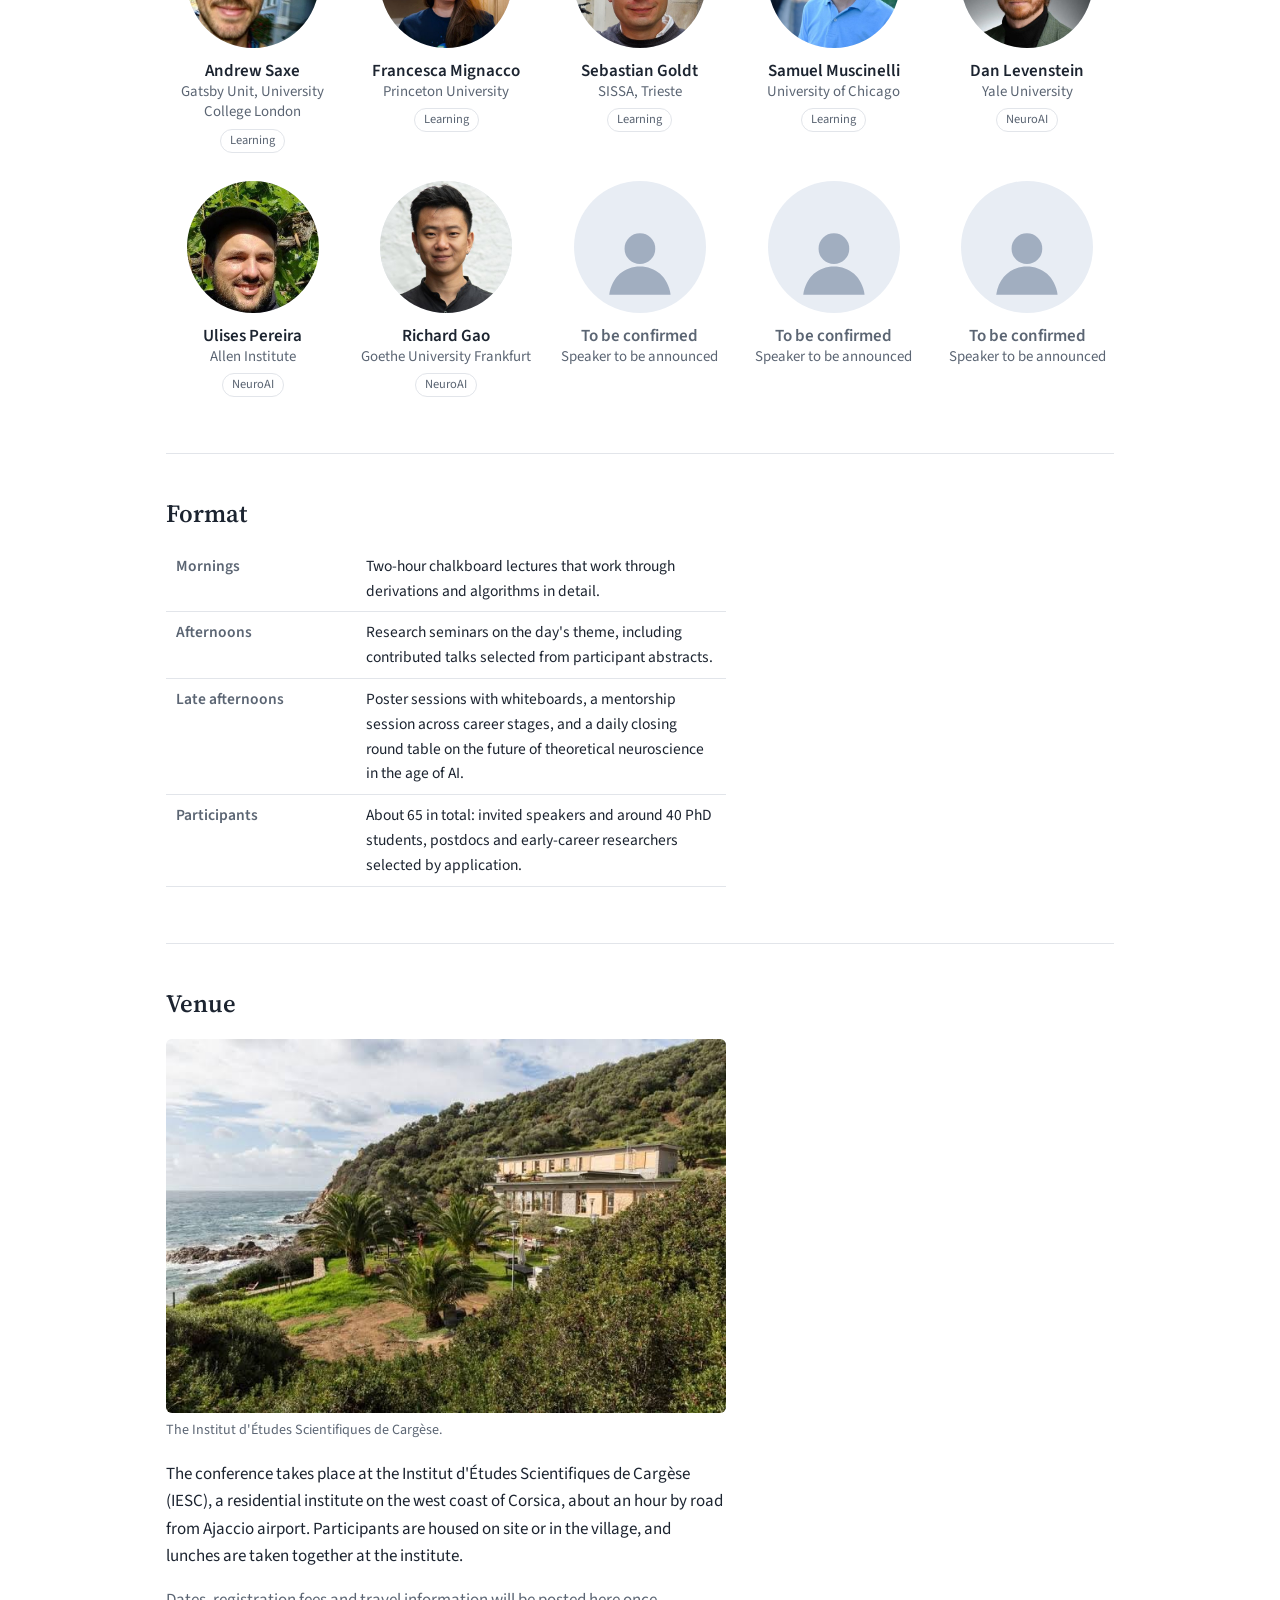
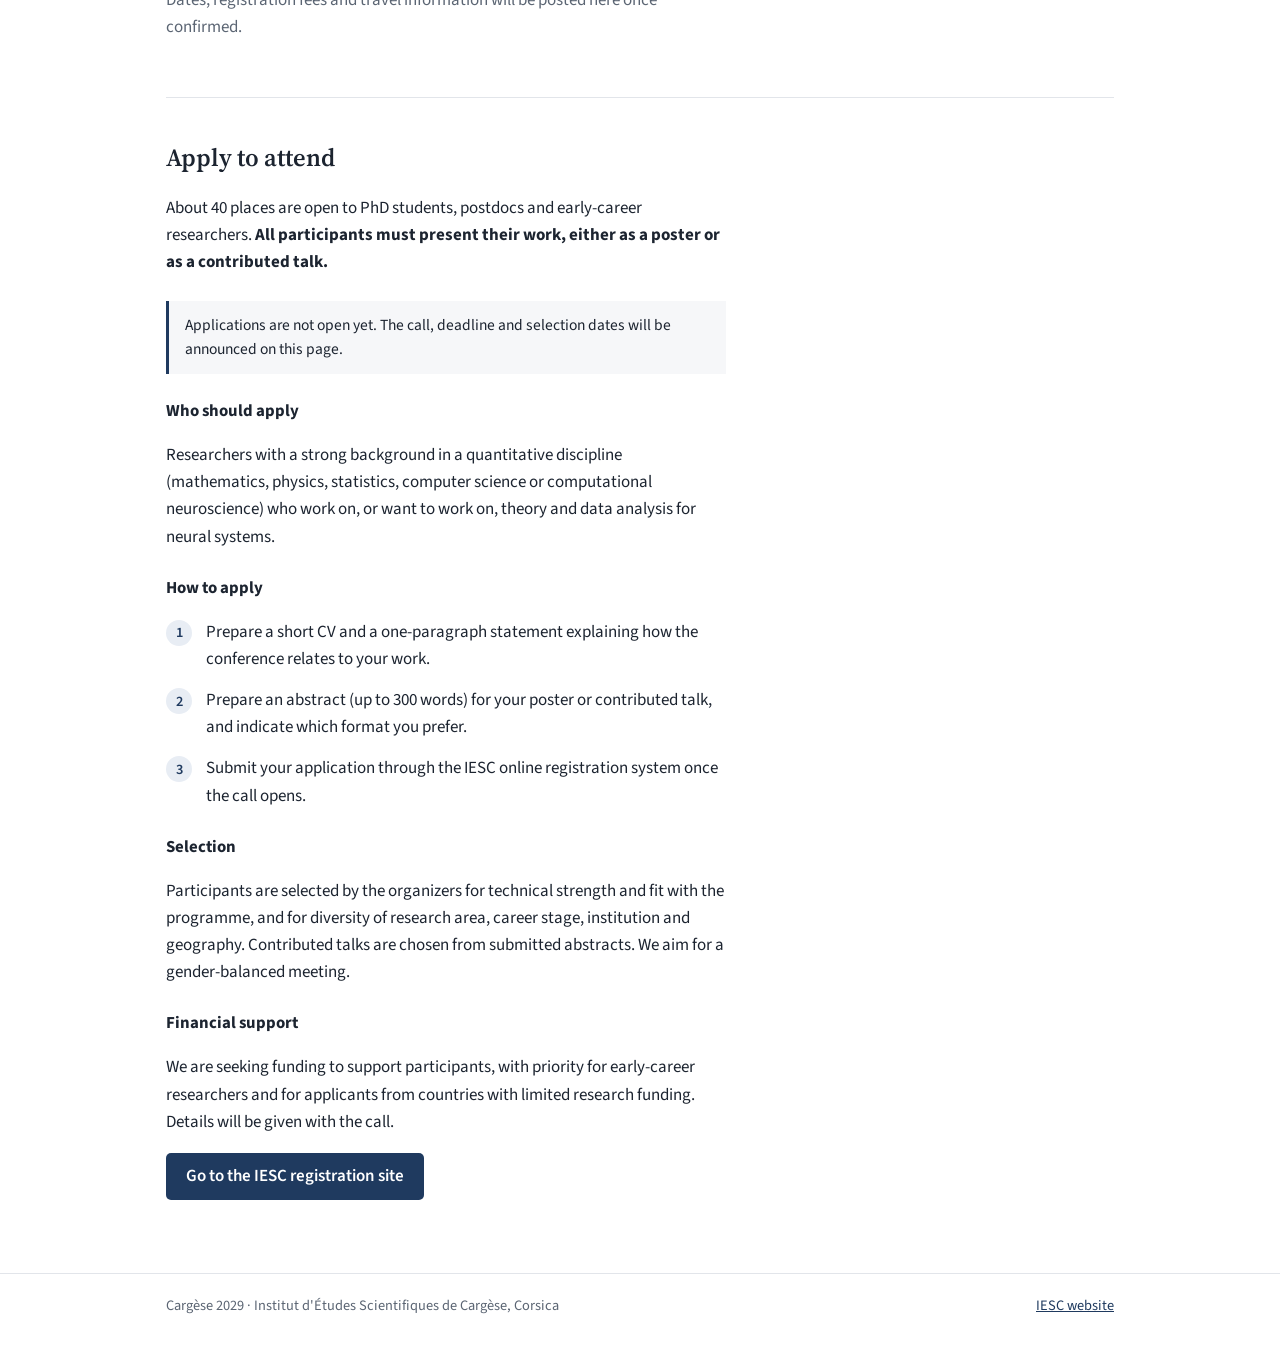
==== commit e2862de1: "Make the closing round table daily Co-Authored-By: Claude Opus 5.5 <noreply@anthropic.com> Claude-Se" ====
--- a/index.html
+++ b/index.html
@@ -65,7 +65,7 @@
 <table class="schedule">
 <tr><th>Mornings</th><td>Two-hour chalkboard lectures that work through derivations and algorithms in detail.</td></tr>
 <tr><th>Afternoons</th><td>Research seminars on the day's theme, including contributed talks selected from participant abstracts.</td></tr>
-<tr><th>Late afternoons</th><td>Poster sessions with whiteboards, a mentorship session across career stages, and a closing round table on the future of theoretical neuroscience.</td></tr>
+<tr><th>Late afternoons</th><td>Poster sessions with whiteboards, a mentorship session across career stages, and a daily closing round table on the future of theoretical neuroscience in the age of AI.</td></tr>
 <tr><th>Participants</th><td>About 65 in total: invited speakers and around 40 PhD students, postdocs and early-career researchers selected by application.</td></tr>
 </table></section>
 <section id="venue"><h2>Venue</h2>
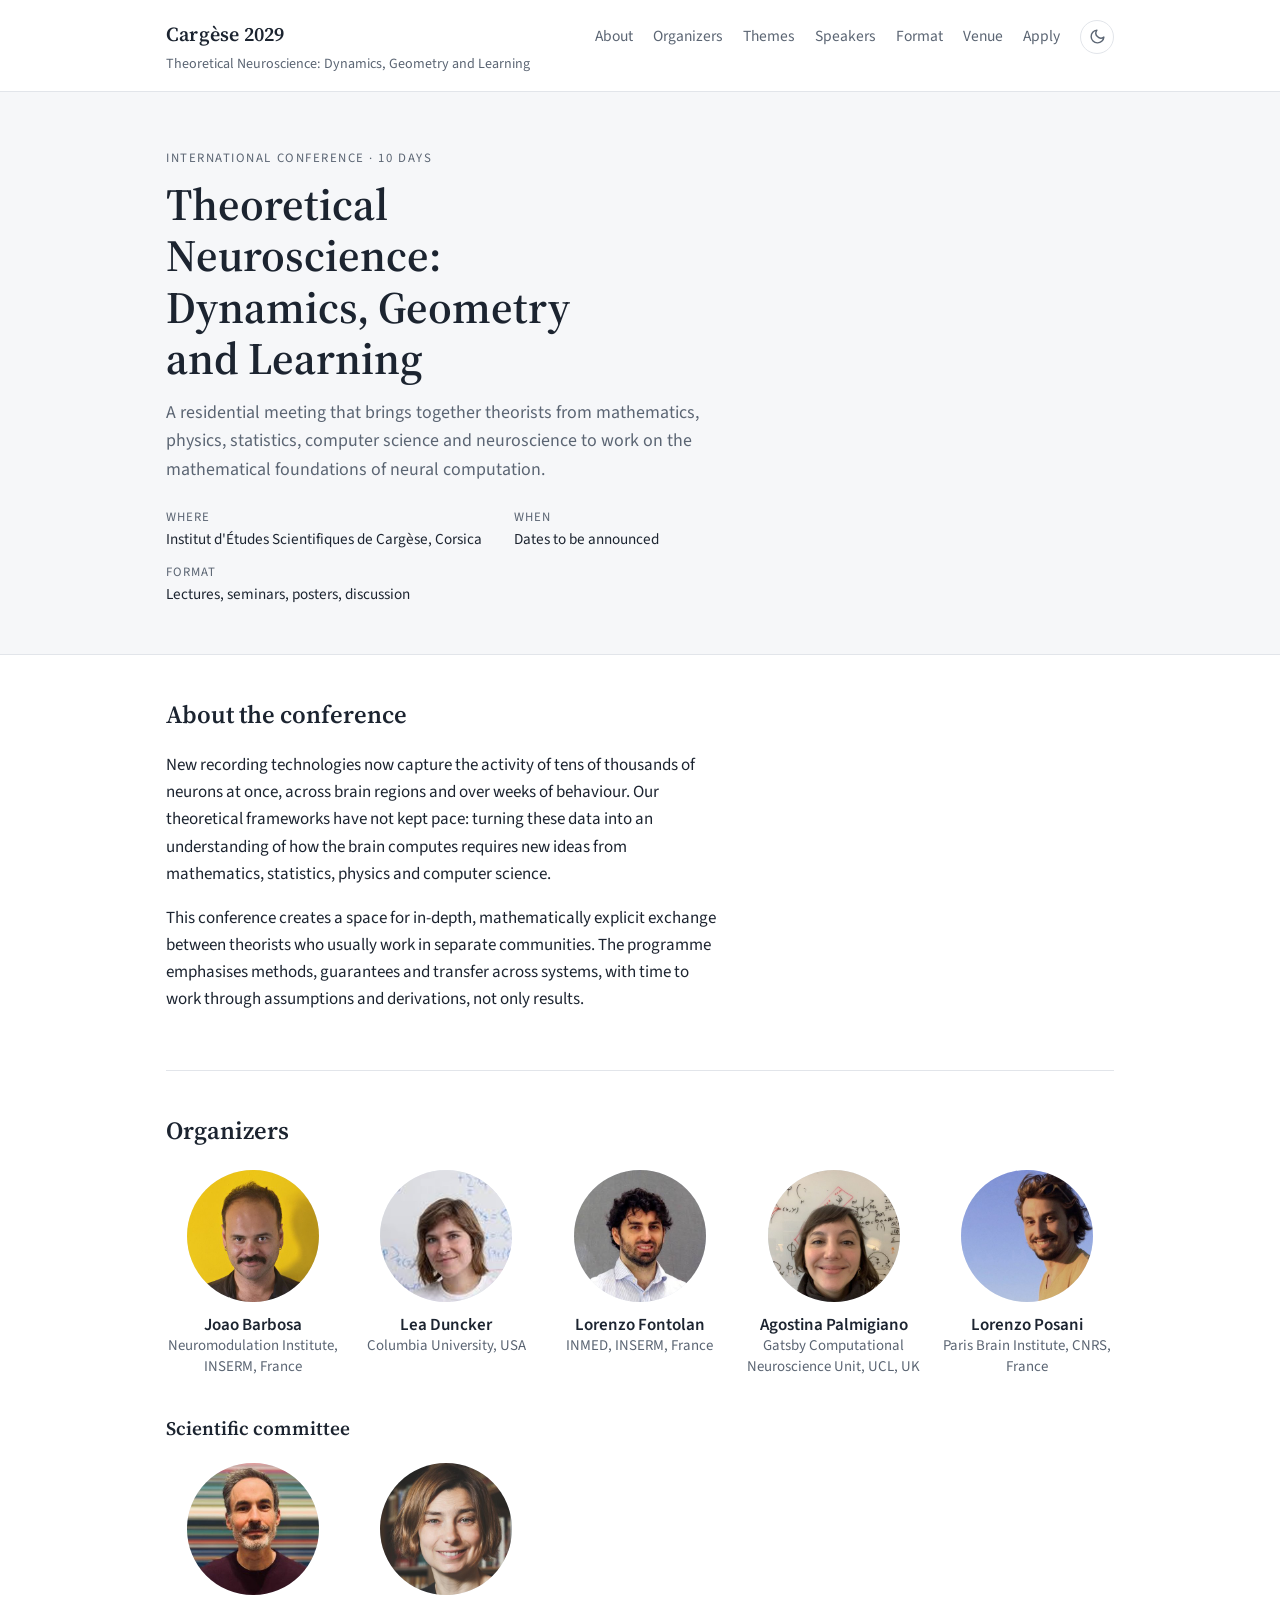
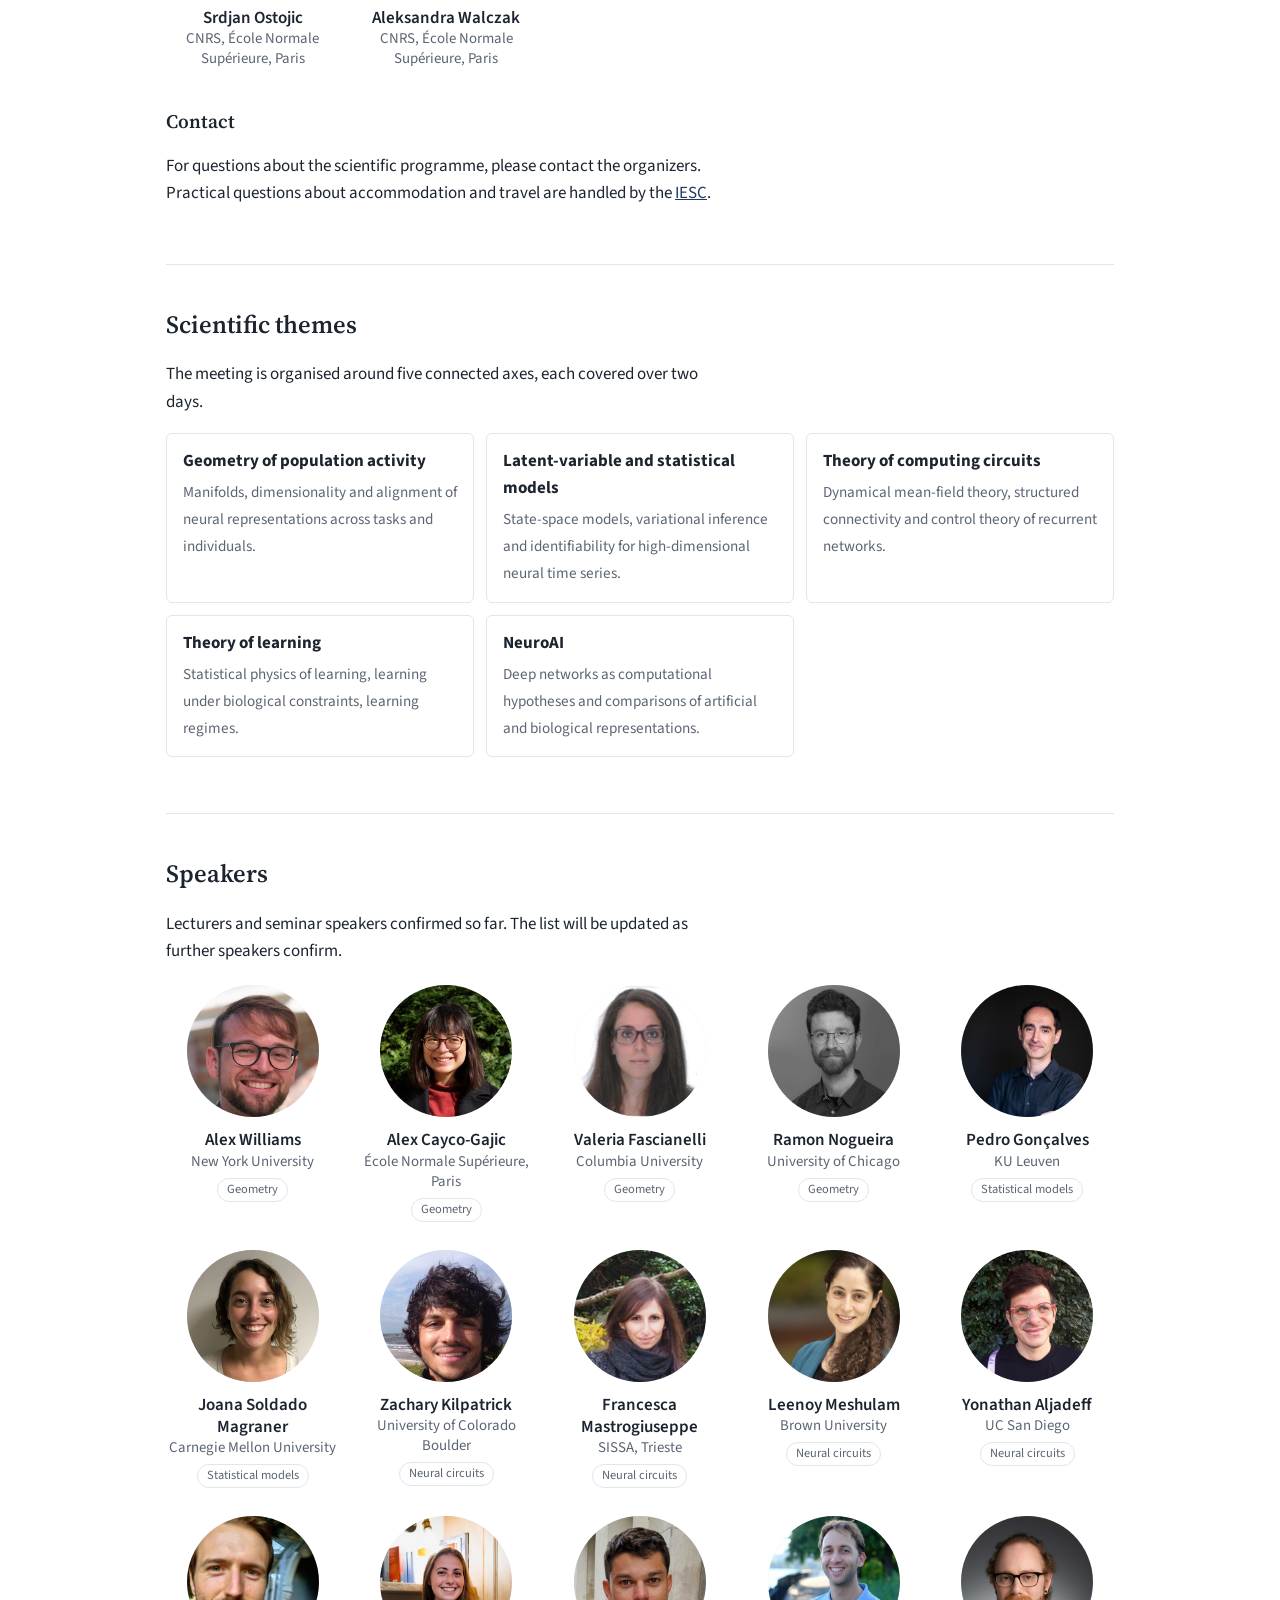
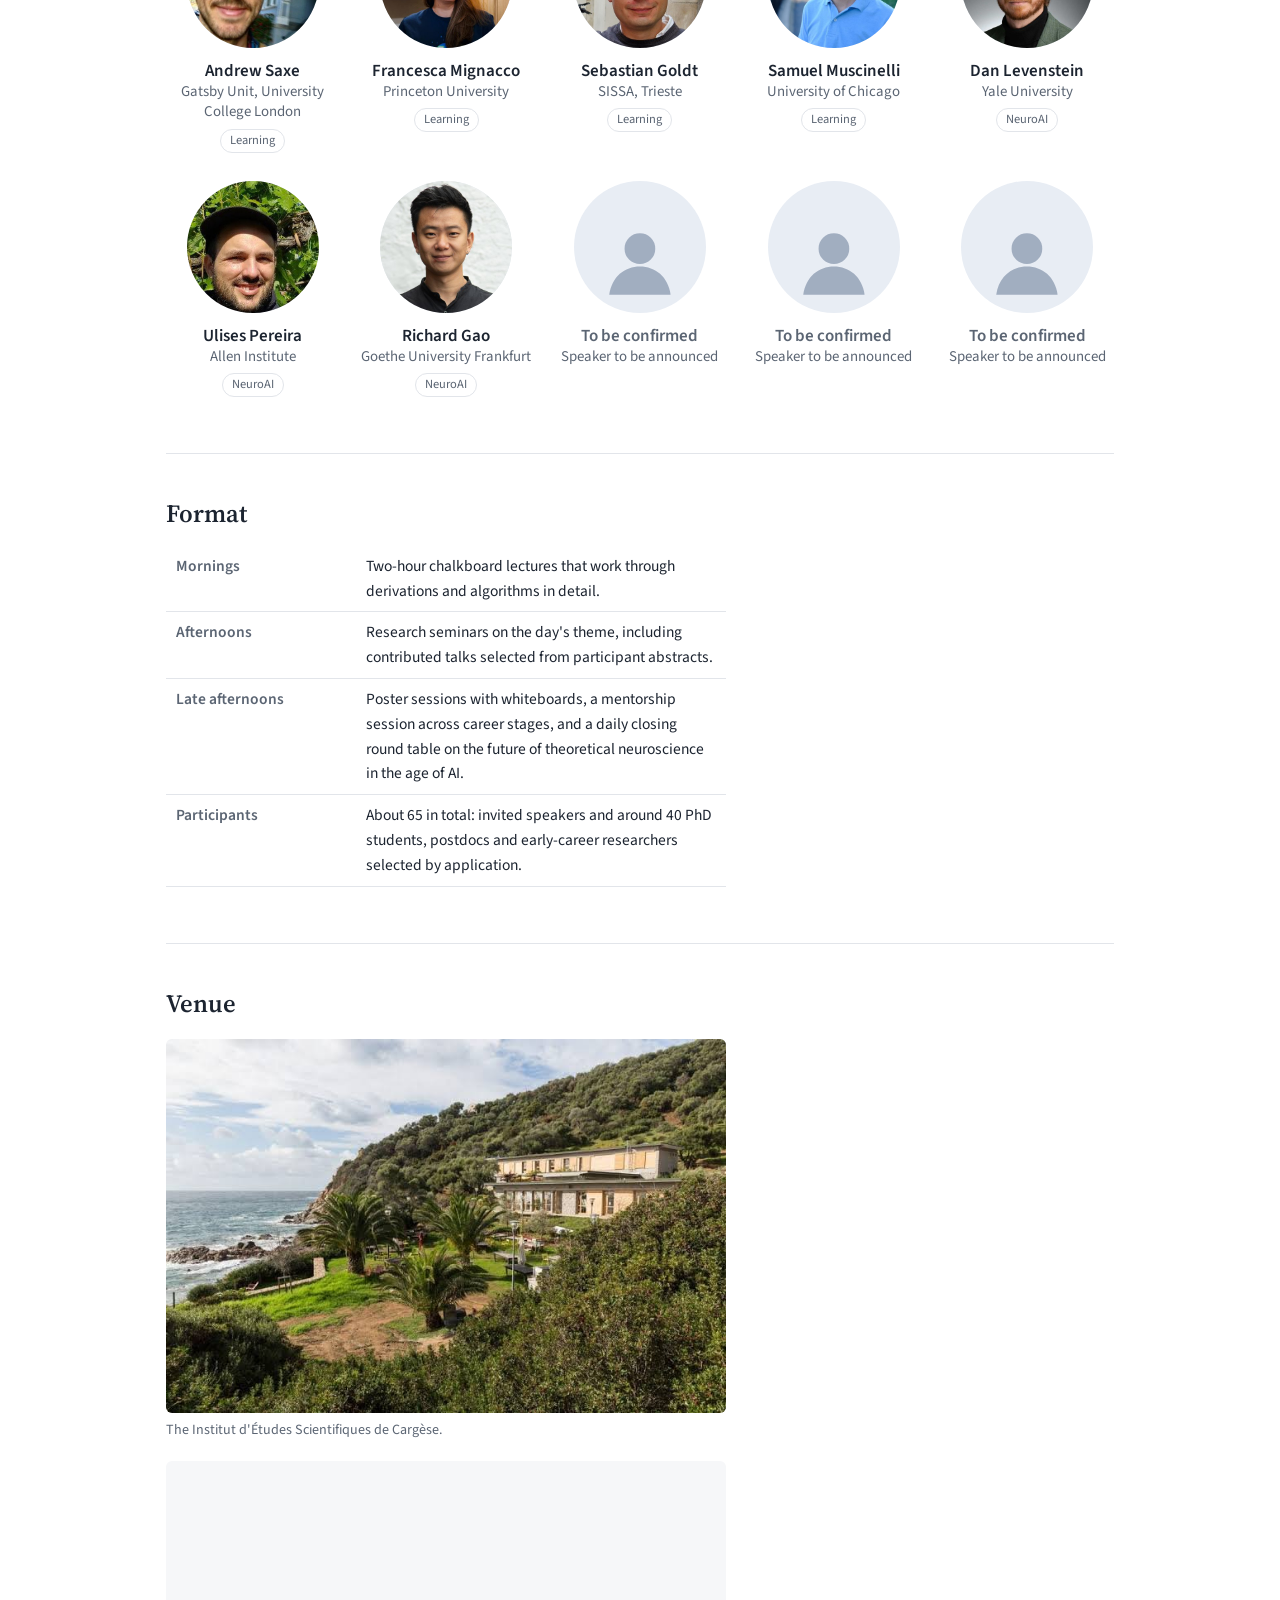
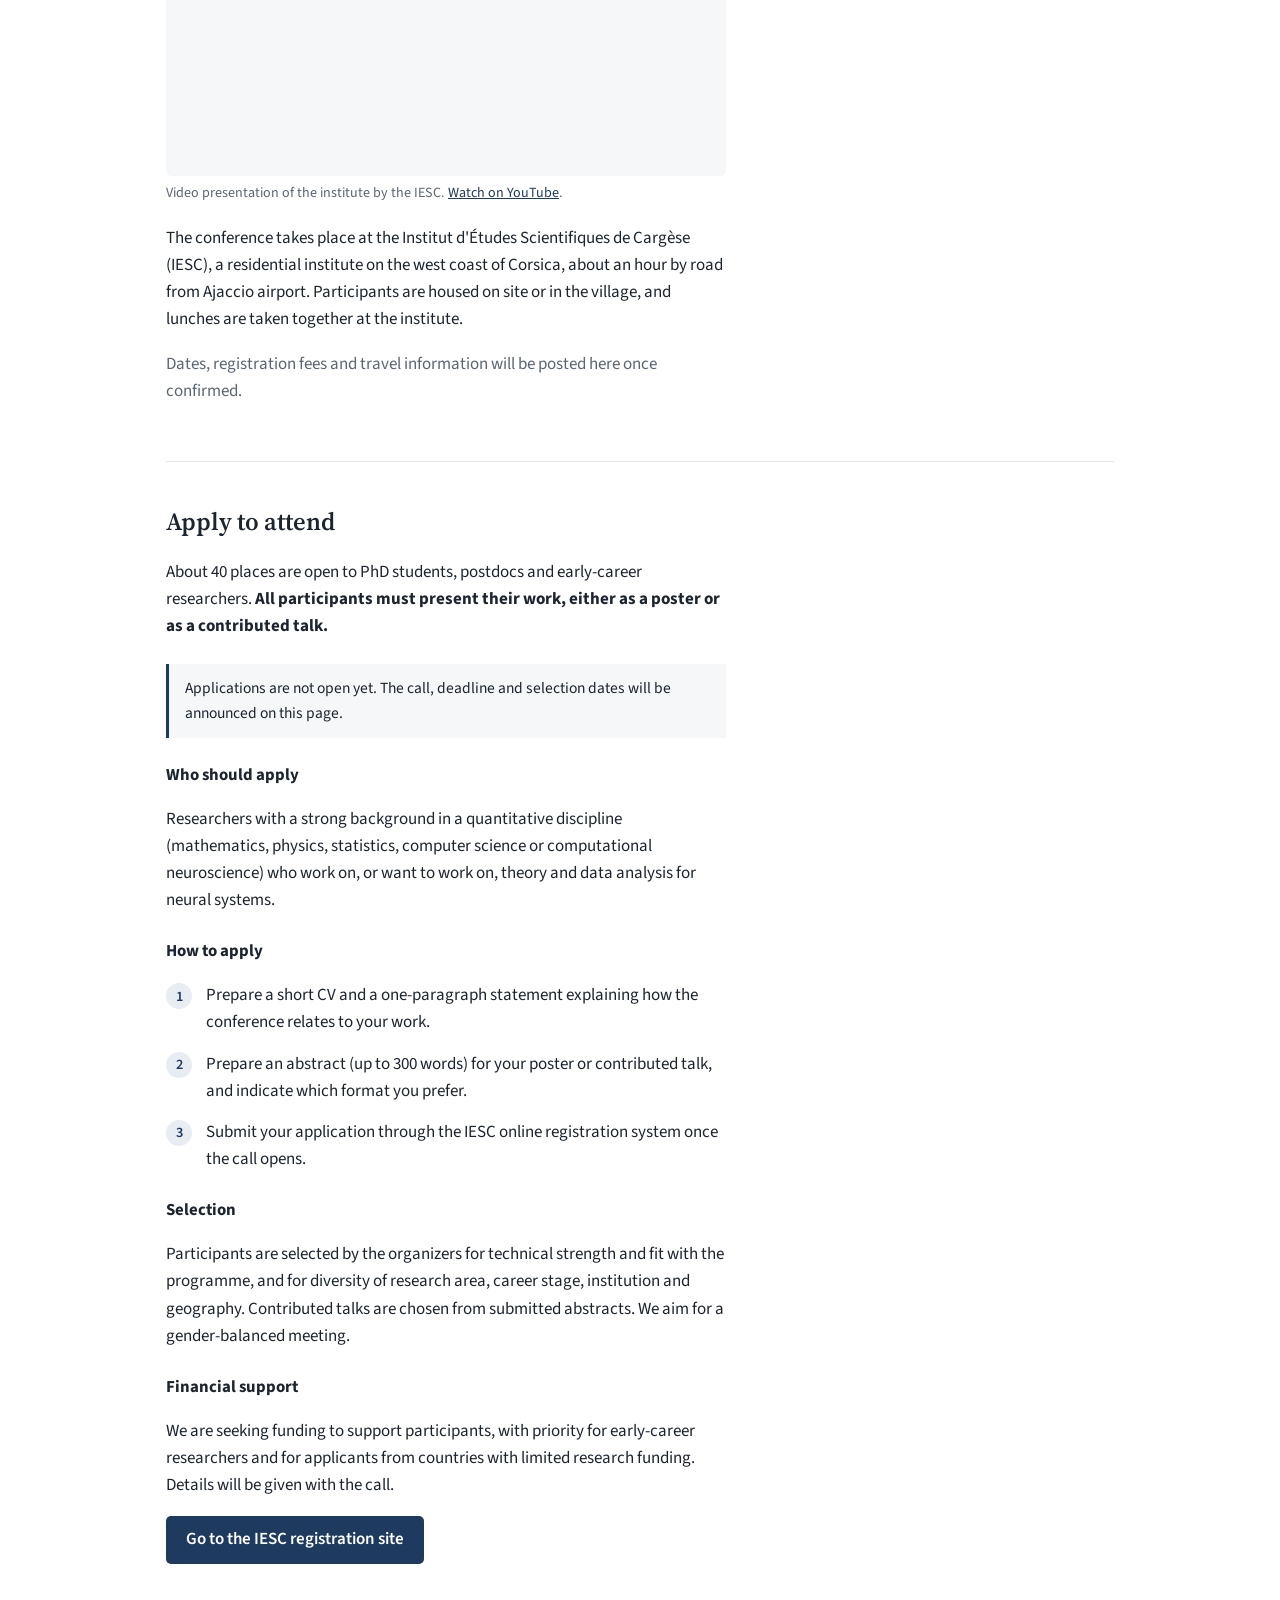
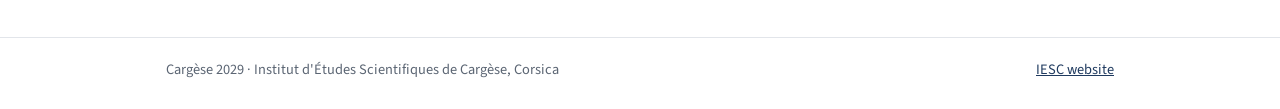
==== commit 78ca0c79: "Embed the IESC presentation video in the Venue section Co-Authored-By: Claude Opus 5.5 <noreply@anth" ====
--- a/index.html
+++ b/index.html
@@ -70,6 +70,7 @@
 </table></section>
 <section id="venue"><h2>Venue</h2>
 <figure class="venue"><img src="img/venue.jpg" alt="The Institut d'Études Scientifiques de Cargèse, on a green hillside above the sea" width="678" height="452" loading="lazy"><figcaption>The Institut d'Études Scientifiques de Cargèse.</figcaption></figure>
+<figure class="video"><div class="video-frame"><iframe src="https://www.youtube-nocookie.com/embed/OmZZhEgi4wo" title="Présentation de l'IES Cargèse (video)" loading="lazy" allow="accelerometer; autoplay; clipboard-write; encrypted-media; gyroscope; picture-in-picture" referrerpolicy="strict-origin-when-cross-origin" allowfullscreen></iframe></div><figcaption>Video presentation of the institute by the IESC. <a href="https://www.youtube.com/watch?v=OmZZhEgi4wo">Watch on YouTube</a>.</figcaption></figure>
 <p>The conference takes place at the Institut d'Études Scientifiques de Cargèse (IESC), a residential
 institute on the west coast of Corsica, about an hour by road from Ajaccio airport. Participants are housed
 on site or in the village, and lunches are taken together at the institute.</p>
--- a/assets/style.css
+++ b/assets/style.css
@@ -92,6 +92,11 @@
 .person-link:hover .name, .person-link:focus-visible .name { color: var(--accent); text-decoration: underline; text-underline-offset: 3px; }
 .person-link:hover .avatar { box-shadow: 0 0 0 3px var(--accent-soft); }
 
+.video { margin: 0 0 20px; max-width: 70ch; }
+.video-frame { position: relative; width: 100%; aspect-ratio: 16 / 9; border-radius: 6px; overflow: hidden; background: var(--surface); }
+.video-frame iframe { position: absolute; inset: 0; width: 100%; height: 100%; border: 0; }
+.video figcaption { color: var(--muted); font-size: 0.88rem; margin-top: 6px; }
+
 h3.subhead { font-family: "Source Serif 4", Georgia, serif; font-weight: 600; font-size: 1.2rem; margin: 36px 0 4px; }
 
 /* Hero */
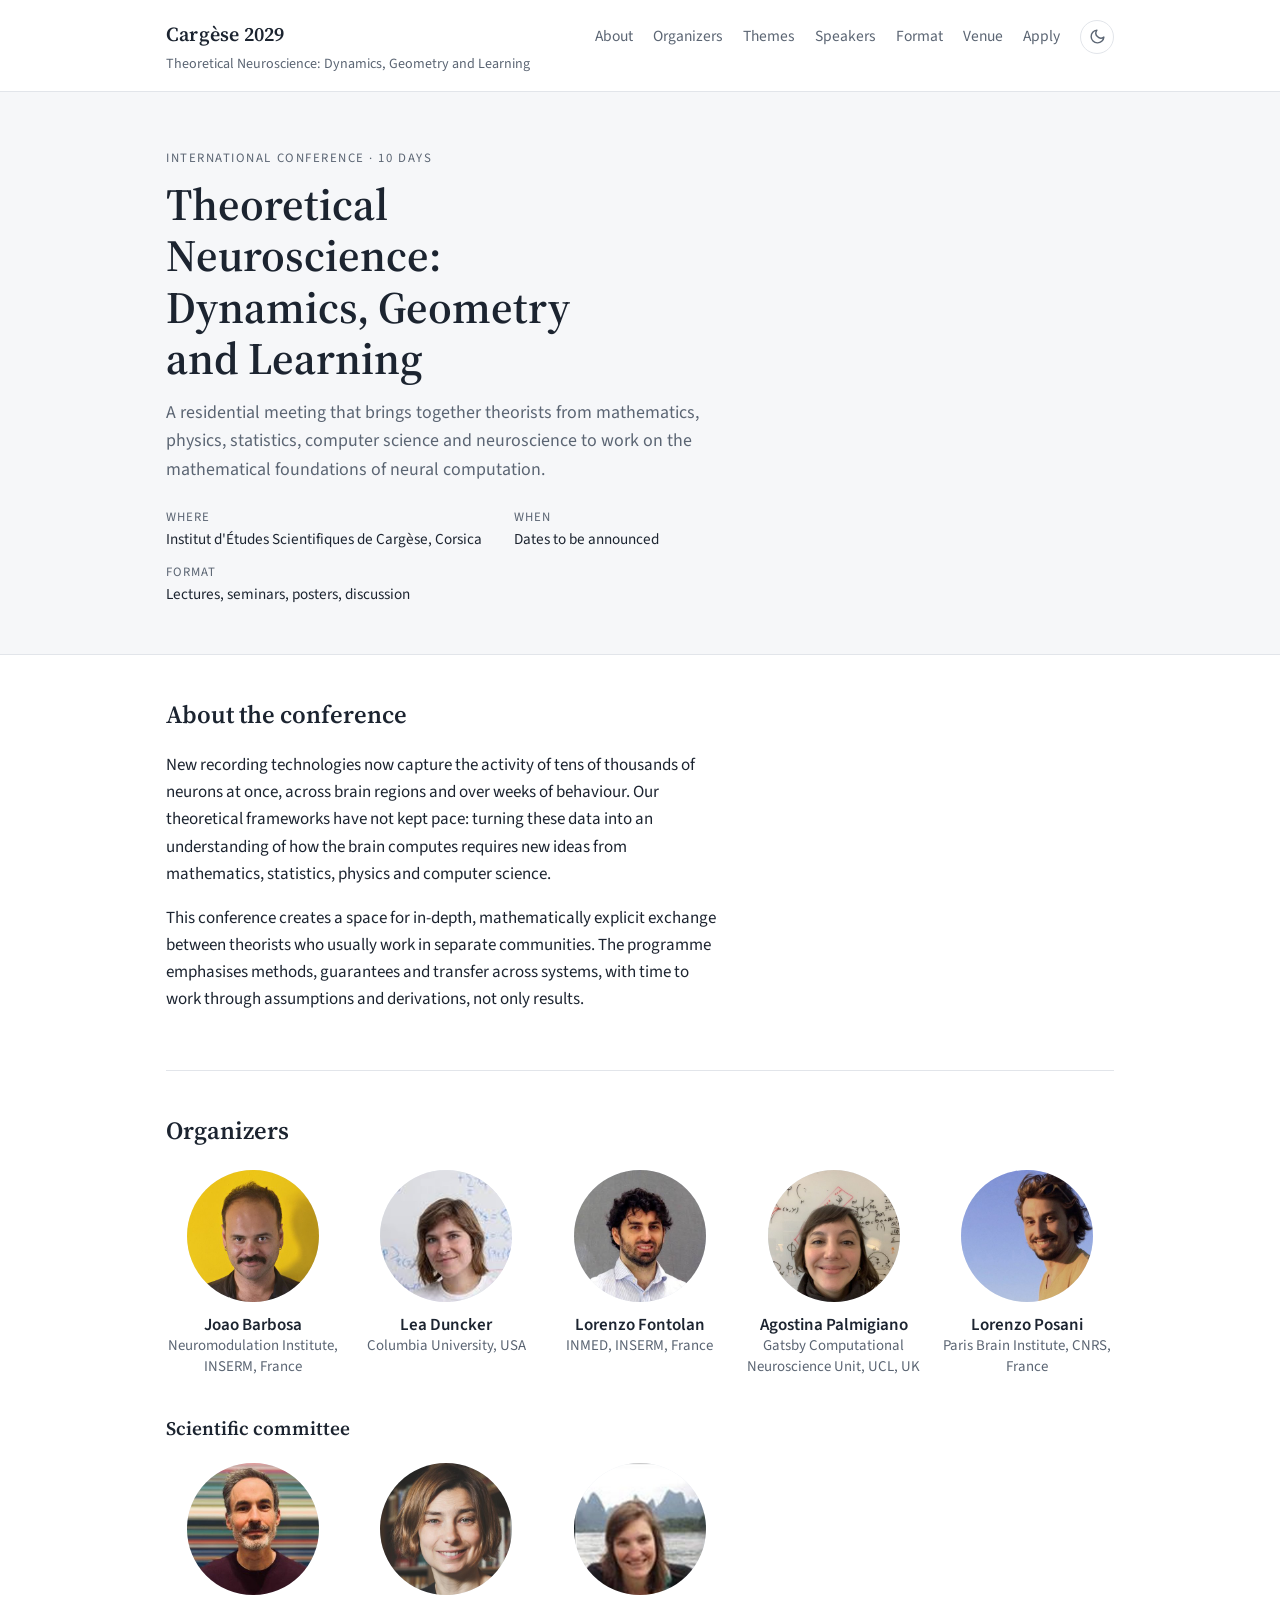
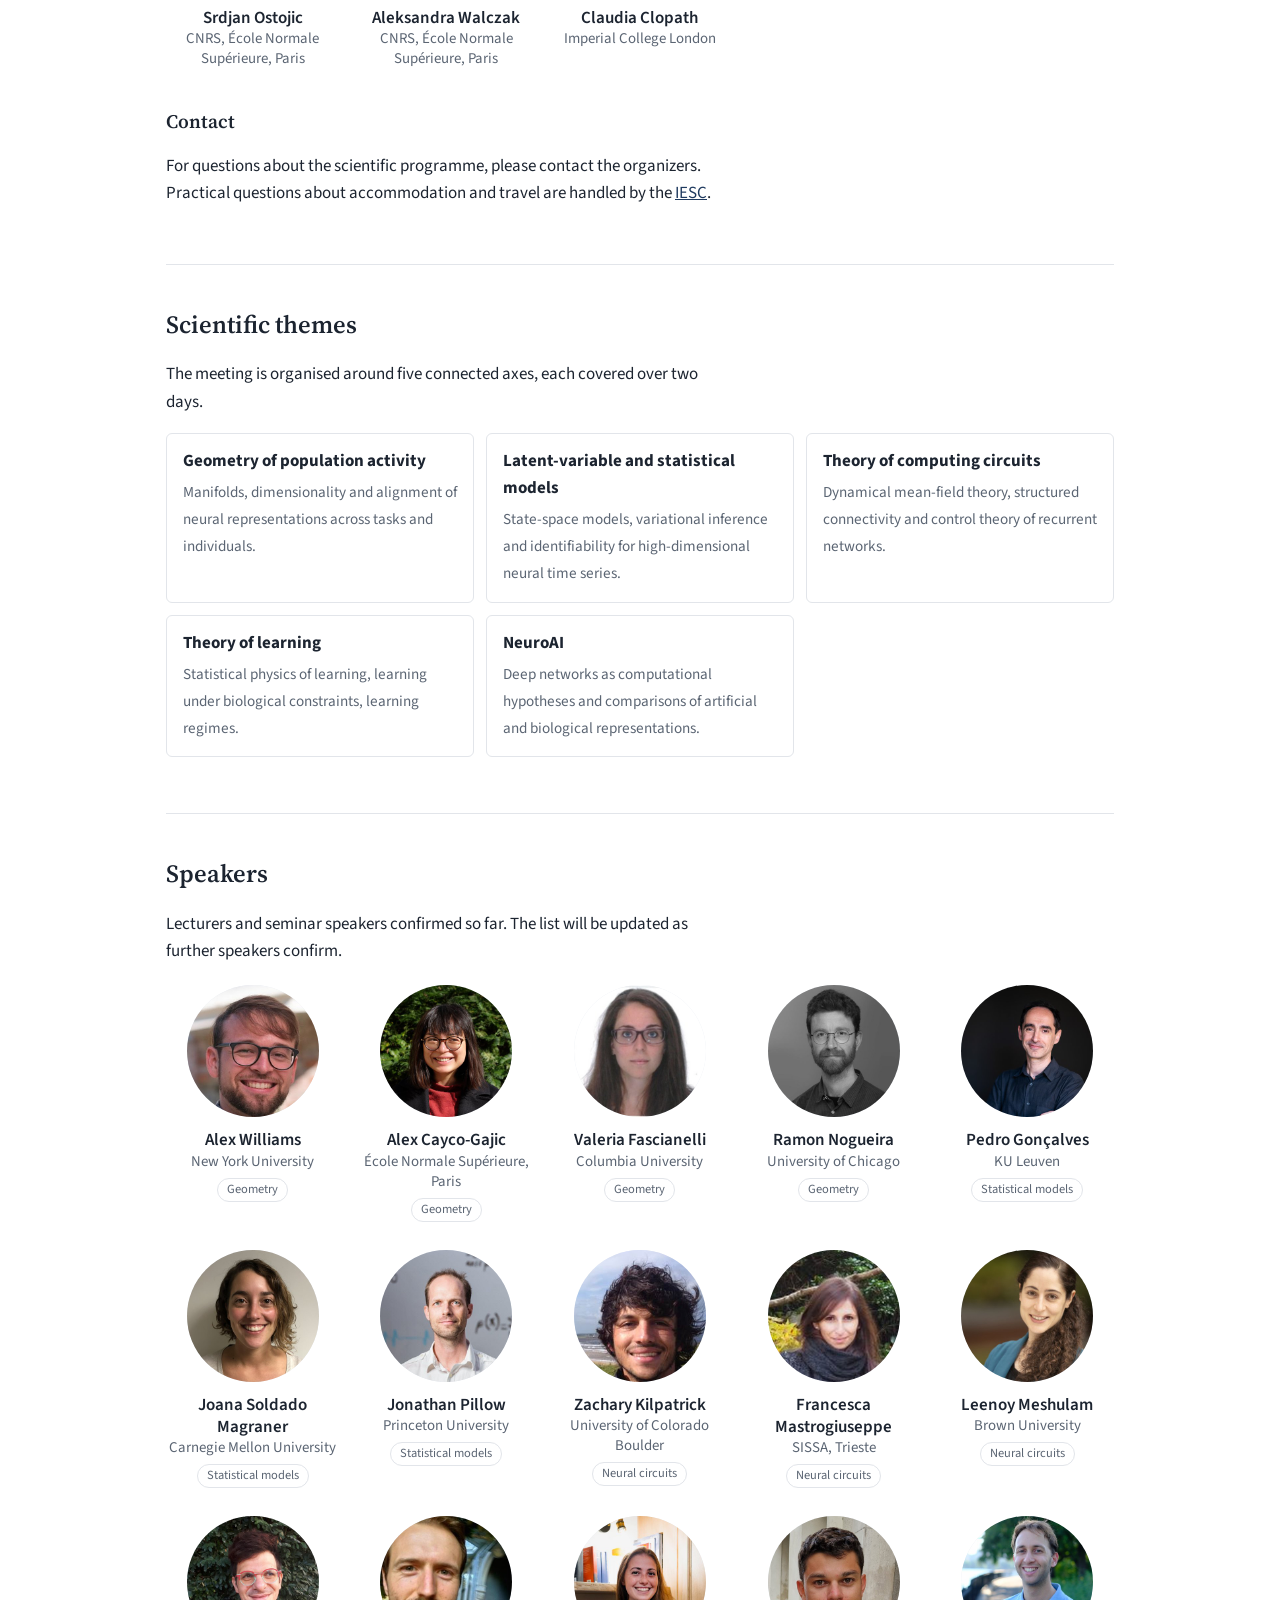
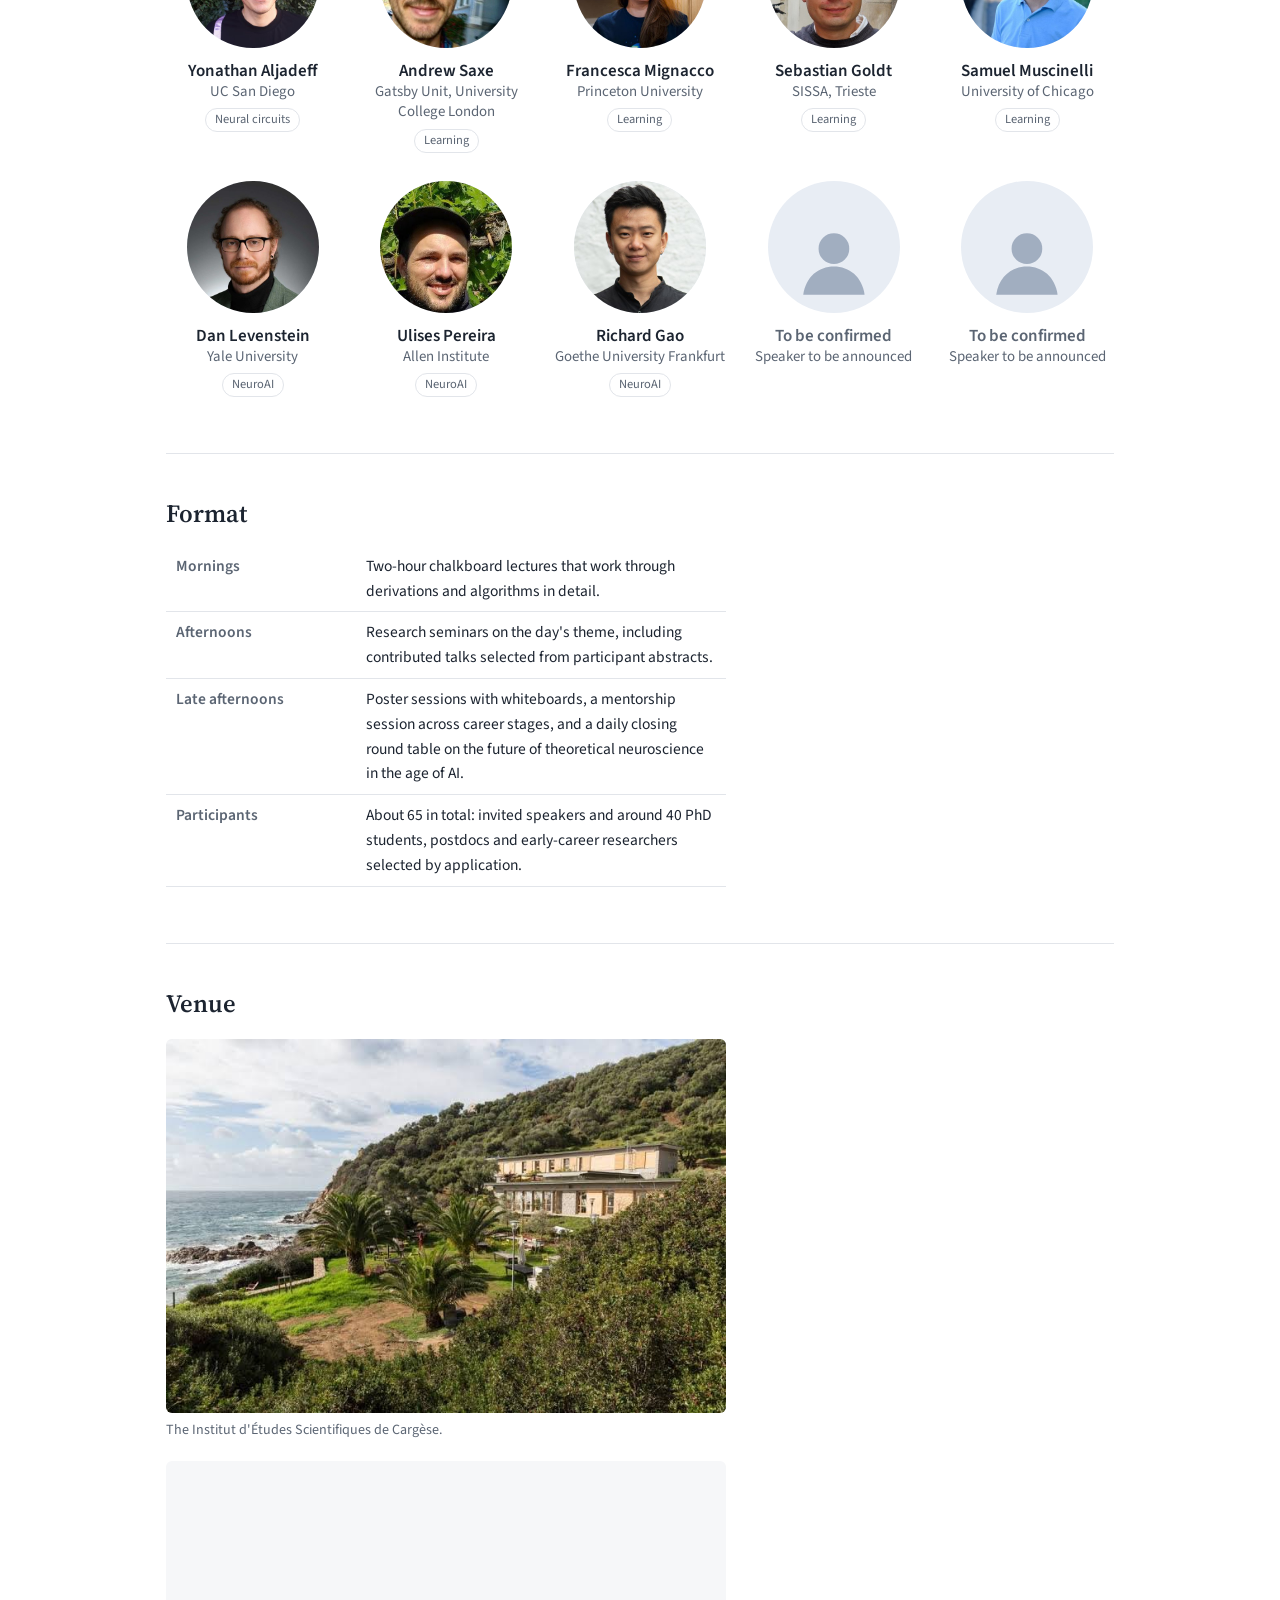
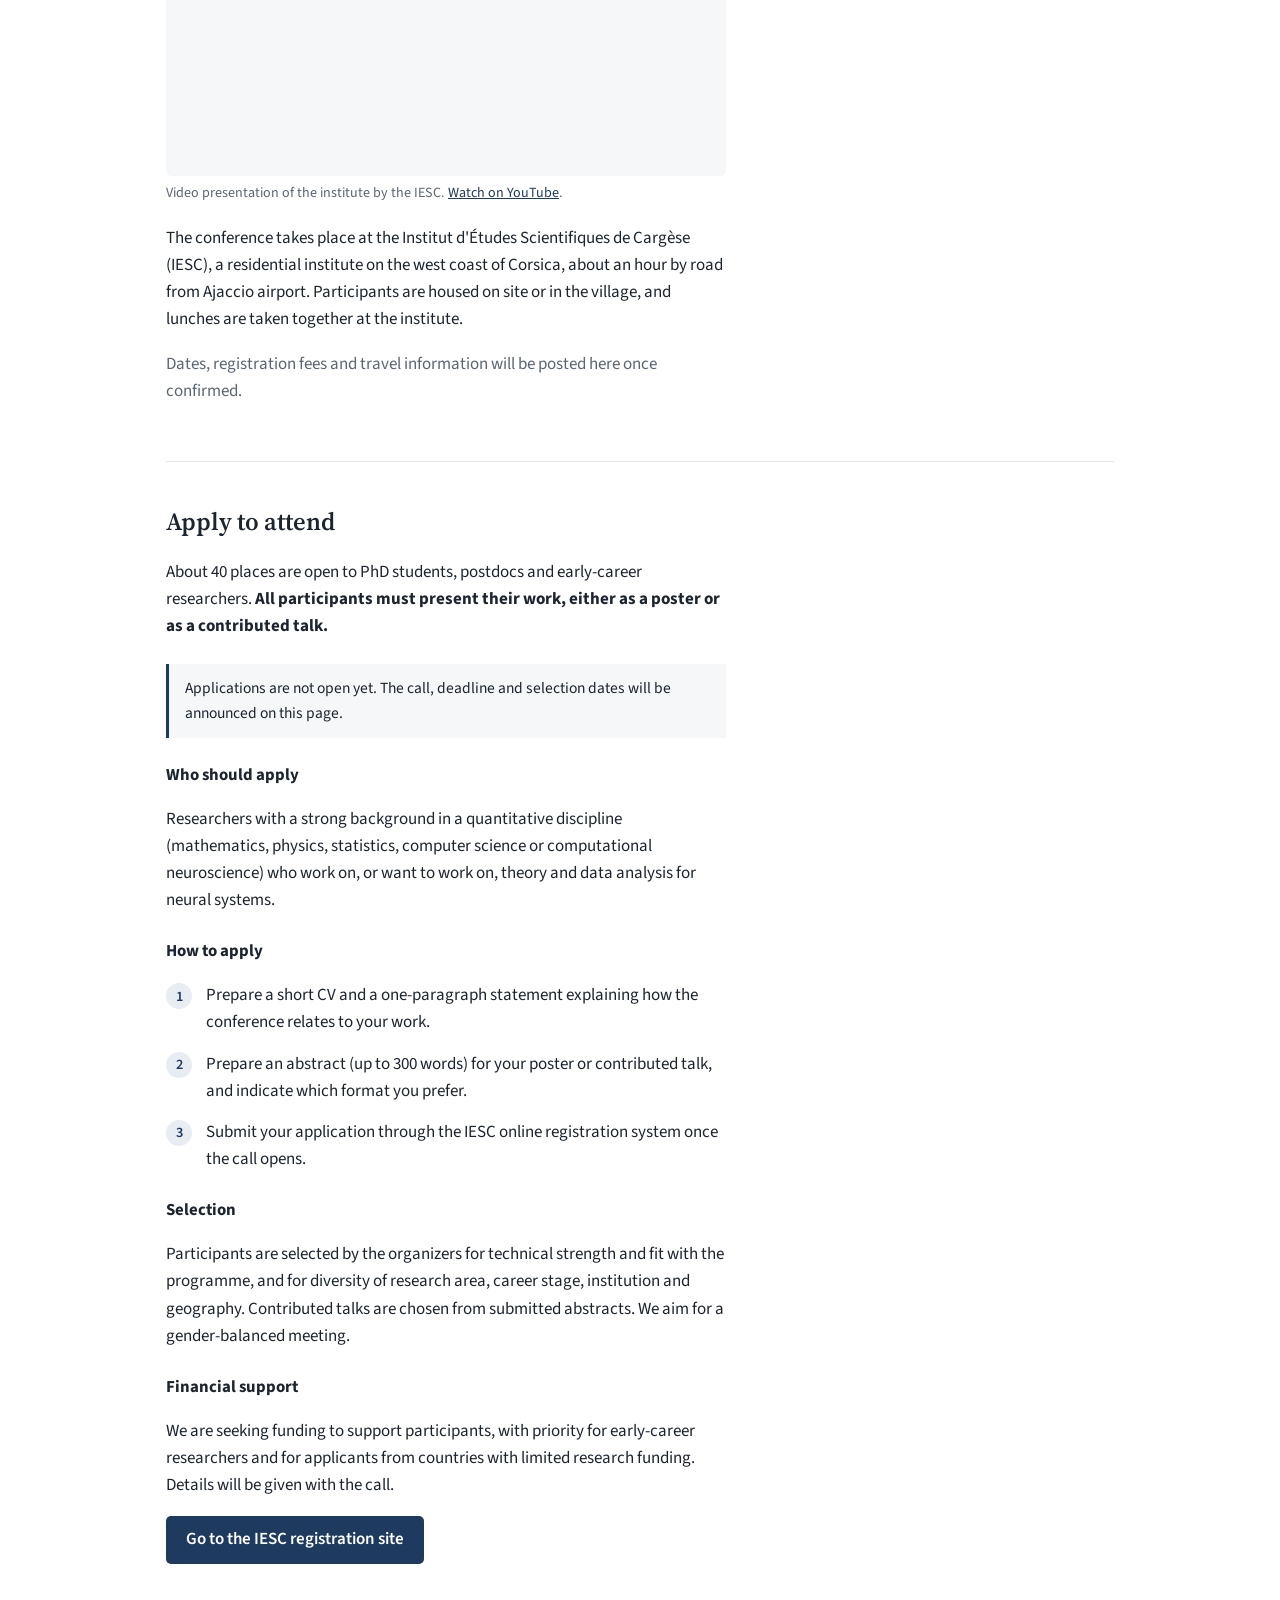
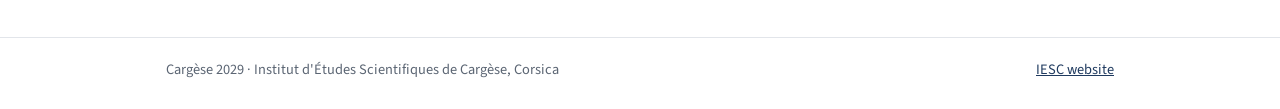
==== commit 466308d4: "Add Jonathan Pillow as speaker and Claudia Clopath to the scientific committee Co-Authored-By: Claud" ====
--- a/index.html
+++ b/index.html
@@ -45,7 +45,7 @@
 <section id="organizers"><h2>Organizers</h2>
 <ul class="people"><li class="person"><a class="person-link" href="https://jbarbosa.org/" target="_blank" rel="noopener"><div class="avatar" aria-hidden="true">JB<img src="img/people/joao-barbosa.jpg" alt="" loading="lazy" onerror="this.remove()"></div><div class="name">Joao Barbosa</div></a><div class="inst">Neuromodulation Institute, INSERM, France</div></li><li class="person"><a class="person-link" href="https://leaduncker.github.io/" target="_blank" rel="noopener"><div class="avatar" aria-hidden="true">LD<img src="img/people/lea-duncker.jpg" alt="" loading="lazy" onerror="this.remove()"></div><div class="name">Lea Duncker</div></a><div class="inst">Columbia University, USA</div></li><li class="person"><a class="person-link" href="https://fontolanl.github.io/" target="_blank" rel="noopener"><div class="avatar" aria-hidden="true">LF<img src="img/people/lorenzo-fontolan.jpg" alt="" loading="lazy" onerror="this.remove()"></div><div class="name">Lorenzo Fontolan</div></a><div class="inst">INMED, INSERM, France</div></li><li class="person"><a class="person-link" href="https://palmigianolab.com/" target="_blank" rel="noopener"><div class="avatar" aria-hidden="true">AP<img src="img/people/agostina-palmigiano.jpg" alt="" loading="lazy" onerror="this.remove()"></div><div class="name">Agostina Palmigiano</div></a><div class="inst">Gatsby Computational Neuroscience Unit, UCL, UK</div></li><li class="person"><a class="person-link" href="https://lorenzoposani.com/" target="_blank" rel="noopener"><div class="avatar" aria-hidden="true">LP<img src="img/people/lorenzo-posani.jpg" alt="" loading="lazy" onerror="this.remove()"></div><div class="name">Lorenzo Posani</div></a><div class="inst">Paris Brain Institute, CNRS, France</div></li></ul>
 <h3 class="subhead">Scientific committee</h3>
-<ul class="people"><li class="person"><a class="person-link" href="https://lnc2.dec.ens.fr/fr/teams/network-dynamics-and-computations" target="_blank" rel="noopener"><div class="avatar" aria-hidden="true">SO<img src="img/people/srdjan-ostojic.jpg" alt="" loading="lazy" onerror="this.remove()"></div><div class="name">Srdjan Ostojic</div></a><div class="inst">CNRS, École Normale Supérieure, Paris</div></li><li class="person"><a class="person-link" href="https://sites.google.com/view/statbiophysens" target="_blank" rel="noopener"><div class="avatar" aria-hidden="true">AW<img src="img/people/aleksandra-walczak.jpg" alt="" loading="lazy" onerror="this.remove()"></div><div class="name">Aleksandra Walczak</div></a><div class="inst">CNRS, École Normale Supérieure, Paris</div></li></ul>
+<ul class="people"><li class="person"><a class="person-link" href="https://lnc2.dec.ens.fr/fr/teams/network-dynamics-and-computations" target="_blank" rel="noopener"><div class="avatar" aria-hidden="true">SO<img src="img/people/srdjan-ostojic.jpg" alt="" loading="lazy" onerror="this.remove()"></div><div class="name">Srdjan Ostojic</div></a><div class="inst">CNRS, École Normale Supérieure, Paris</div></li><li class="person"><a class="person-link" href="https://sites.google.com/view/statbiophysens" target="_blank" rel="noopener"><div class="avatar" aria-hidden="true">AW<img src="img/people/aleksandra-walczak.jpg" alt="" loading="lazy" onerror="this.remove()"></div><div class="name">Aleksandra Walczak</div></a><div class="inst">CNRS, École Normale Supérieure, Paris</div></li><li class="person"><a class="person-link" href="https://www.imperial.ac.uk/people/c.clopath" target="_blank" rel="noopener"><div class="avatar" aria-hidden="true">CC<img src="img/people/claudia-clopath.jpg" alt="" loading="lazy" onerror="this.remove()"></div><div class="name">Claudia Clopath</div></a><div class="inst">Imperial College London</div></li></ul>
 <h3 class="subhead">Contact</h3>
 <p>For questions about the scientific programme, please contact the organizers. Practical questions about
 accommodation and travel are handled by the <a href="https://iesc.universita.corsica/">IESC</a>.</p></section>
@@ -60,7 +60,7 @@
 </ul></section>
 <section id="speakers"><h2>Speakers</h2>
 <p>Lecturers and seminar speakers confirmed so far. The list will be updated as further speakers confirm.</p>
-<ul class="people"><li class="person"><a class="person-link" href="https://alexhwilliams.info/" target="_blank" rel="noopener"><div class="avatar" aria-hidden="true">AW<img src="img/people/alex-williams.jpg" alt="" loading="lazy" onerror="this.remove()"></div><div class="name">Alex Williams</div></a><div class="inst">New York University</div><span class="tag">Geometry</span></li><li class="person"><a class="person-link" href="https://caycogajiclab.github.io/" target="_blank" rel="noopener"><div class="avatar" aria-hidden="true">AG<img src="img/people/alex-cayco-gajic.jpg" alt="" loading="lazy" onerror="this.remove()"></div><div class="name">Alex Cayco-Gajic</div></a><div class="inst">École Normale Supérieure, Paris</div><span class="tag">Geometry</span></li><li class="person"><a class="person-link" href="https://valeriafascianelli.com/" target="_blank" rel="noopener"><div class="avatar" aria-hidden="true">VF<img src="img/people/valeria-fascianelli.jpg" alt="" loading="lazy" onerror="this.remove()"></div><div class="name">Valeria Fascianelli</div></a><div class="inst">Columbia University</div><span class="tag">Geometry</span></li><li class="person"><a class="person-link" href="https://datascience.uchicago.edu/people/ramon-nogueira/" target="_blank" rel="noopener"><div class="avatar" aria-hidden="true">RN<img src="img/people/ramon-nogueira.jpg" alt="" loading="lazy" onerror="this.remove()"></div><div class="name">Ramon Nogueira</div></a><div class="inst">University of Chicago</div><span class="tag">Geometry</span></li><li class="person"><a class="person-link" href="https://ppjgoncalves.github.io/" target="_blank" rel="noopener"><div class="avatar" aria-hidden="true">PG<img src="img/people/pedro-goncalves.jpg" alt="" loading="lazy" onerror="this.remove()"></div><div class="name">Pedro Gonçalves</div></a><div class="inst">KU Leuven</div><span class="tag">Statistical models</span></li><li class="person"><a class="person-link" href="https://jsoldadomagraner.github.io/" target="_blank" rel="noopener"><div class="avatar" aria-hidden="true">JM<img src="img/people/joana-soldado-magraner.jpg" alt="" loading="lazy" onerror="this.remove()"></div><div class="name">Joana Soldado Magraner</div></a><div class="inst">Carnegie Mellon University</div><span class="tag">Statistical models</span></li><li class="person"><a class="person-link" href="https://www.colorado.edu/neuroscience/zachary-kilpatrick" target="_blank" rel="noopener"><div class="avatar" aria-hidden="true">ZK<img src="img/people/zachary-kilpatrick.jpg" alt="" loading="lazy" onerror="this.remove()"></div><div class="name">Zachary Kilpatrick</div></a><div class="inst">University of Colorado Boulder</div><span class="tag">Neural circuits</span></li><li class="person"><a class="person-link" href="https://iris.sissa.it/cris/rp/rp26328" target="_blank" rel="noopener"><div class="avatar" aria-hidden="true">FM<img src="img/people/francesca-mastrogiuseppe.jpg" alt="" loading="lazy" onerror="this.remove()"></div><div class="name">Francesca Mastrogiuseppe</div></a><div class="inst">SISSA, Trieste</div><span class="tag">Neural circuits</span></li><li class="person"><a class="person-link" href="https://physics.brown.edu/people/leenoy-meshulam" target="_blank" rel="noopener"><div class="avatar" aria-hidden="true">LM<img src="img/people/leenoy-meshulam.jpg" alt="" loading="lazy" onerror="this.remove()"></div><div class="name">Leenoy Meshulam</div></a><div class="inst">Brown University</div><span class="tag">Neural circuits</span></li><li class="person"><a class="person-link" href="https://aljadeff.ucsd.edu/" target="_blank" rel="noopener"><div class="avatar" aria-hidden="true">YA<img src="img/people/yonathan-aljadeff.jpg" alt="" loading="lazy" onerror="this.remove()"></div><div class="name">Yonathan Aljadeff</div></a><div class="inst">UC San Diego</div><span class="tag">Neural circuits</span></li><li class="person"><a class="person-link" href="https://www.saxelab.org/" target="_blank" rel="noopener"><div class="avatar" aria-hidden="true">AS<img src="img/people/andrew-saxe.jpg" alt="" loading="lazy" onerror="this.remove()"></div><div class="name">Andrew Saxe</div></a><div class="inst">Gatsby Unit, University College London</div><span class="tag">Learning</span></li><li class="person"><a class="person-link" href="https://www.simonsfoundation.org/people/francesca-mignacco/" target="_blank" rel="noopener"><div class="avatar" aria-hidden="true">FM<img src="img/people/francesca-mignacco.jpg" alt="" loading="lazy" onerror="this.remove()"></div><div class="name">Francesca Mignacco</div></a><div class="inst">Princeton University</div><span class="tag">Learning</span></li><li class="person"><a class="person-link" href="https://datascience.sissa.it/research-unit/12/theory-of-neural-networks" target="_blank" rel="noopener"><div class="avatar" aria-hidden="true">SG<img src="img/people/sebastian-goldt.jpg" alt="" loading="lazy" onerror="this.remove()"></div><div class="name">Sebastian Goldt</div></a><div class="inst">SISSA, Trieste</div><span class="tag">Learning</span></li><li class="person"><a class="person-link" href="https://cns.uchicago.edu/faculty/samuel-muscinelli" target="_blank" rel="noopener"><div class="avatar" aria-hidden="true">SM<img src="img/people/samuel-muscinelli.jpg" alt="" loading="lazy" onerror="this.remove()"></div><div class="name">Samuel Muscinelli</div></a><div class="inst">University of Chicago</div><span class="tag">Learning</span></li><li class="person"><a class="person-link" href="https://medicine.yale.edu/profile/daniel-levenstein/" target="_blank" rel="noopener"><div class="avatar" aria-hidden="true">DL<img src="img/people/dan-levenstein.jpg" alt="" loading="lazy" onerror="this.remove()"></div><div class="name">Dan Levenstein</div></a><div class="inst">Yale University</div><span class="tag">NeuroAI</span></li><li class="person"><a class="person-link" href="https://ulisespereira.github.io/" target="_blank" rel="noopener"><div class="avatar" aria-hidden="true">UP<img src="img/people/ulises-pereira.jpg" alt="" loading="lazy" onerror="this.remove()"></div><div class="name">Ulises Pereira</div></a><div class="inst">Allen Institute</div><span class="tag">NeuroAI</span></li><li class="person"><a class="person-link" href="https://rdgao.github.io/" target="_blank" rel="noopener"><div class="avatar" aria-hidden="true">RG<img src="img/people/richard-gao.jpg" alt="" loading="lazy" onerror="this.remove()"></div><div class="name">Richard Gao</div></a><div class="inst">Goethe University Frankfurt</div><span class="tag">NeuroAI</span></li><li class="person tbc"><div class="avatar" aria-hidden="true"><svg class="silhouette" viewBox="0 0 64 64" aria-hidden="true"><circle cx="32" cy="24" r="12"/><path d="M8 60c2-14 12-22 24-22s22 8 24 22z"/></svg></div><div class="name">To be confirmed</div><div class="inst">Speaker to be announced</div></li><li class="person tbc"><div class="avatar" aria-hidden="true"><svg class="silhouette" viewBox="0 0 64 64" aria-hidden="true"><circle cx="32" cy="24" r="12"/><path d="M8 60c2-14 12-22 24-22s22 8 24 22z"/></svg></div><div class="name">To be confirmed</div><div class="inst">Speaker to be announced</div></li><li class="person tbc"><div class="avatar" aria-hidden="true"><svg class="silhouette" viewBox="0 0 64 64" aria-hidden="true"><circle cx="32" cy="24" r="12"/><path d="M8 60c2-14 12-22 24-22s22 8 24 22z"/></svg></div><div class="name">To be confirmed</div><div class="inst">Speaker to be announced</div></li></ul></section>
+<ul class="people"><li class="person"><a class="person-link" href="https://alexhwilliams.info/" target="_blank" rel="noopener"><div class="avatar" aria-hidden="true">AW<img src="img/people/alex-williams.jpg" alt="" loading="lazy" onerror="this.remove()"></div><div class="name">Alex Williams</div></a><div class="inst">New York University</div><span class="tag">Geometry</span></li><li class="person"><a class="person-link" href="https://caycogajiclab.github.io/" target="_blank" rel="noopener"><div class="avatar" aria-hidden="true">AG<img src="img/people/alex-cayco-gajic.jpg" alt="" loading="lazy" onerror="this.remove()"></div><div class="name">Alex Cayco-Gajic</div></a><div class="inst">École Normale Supérieure, Paris</div><span class="tag">Geometry</span></li><li class="person"><a class="person-link" href="https://valeriafascianelli.com/" target="_blank" rel="noopener"><div class="avatar" aria-hidden="true">VF<img src="img/people/valeria-fascianelli.jpg" alt="" loading="lazy" onerror="this.remove()"></div><div class="name">Valeria Fascianelli</div></a><div class="inst">Columbia University</div><span class="tag">Geometry</span></li><li class="person"><a class="person-link" href="https://datascience.uchicago.edu/people/ramon-nogueira/" target="_blank" rel="noopener"><div class="avatar" aria-hidden="true">RN<img src="img/people/ramon-nogueira.jpg" alt="" loading="lazy" onerror="this.remove()"></div><div class="name">Ramon Nogueira</div></a><div class="inst">University of Chicago</div><span class="tag">Geometry</span></li><li class="person"><a class="person-link" href="https://ppjgoncalves.github.io/" target="_blank" rel="noopener"><div class="avatar" aria-hidden="true">PG<img src="img/people/pedro-goncalves.jpg" alt="" loading="lazy" onerror="this.remove()"></div><div class="name">Pedro Gonçalves</div></a><div class="inst">KU Leuven</div><span class="tag">Statistical models</span></li><li class="person"><a class="person-link" href="https://jsoldadomagraner.github.io/" target="_blank" rel="noopener"><div class="avatar" aria-hidden="true">JM<img src="img/people/joana-soldado-magraner.jpg" alt="" loading="lazy" onerror="this.remove()"></div><div class="name">Joana Soldado Magraner</div></a><div class="inst">Carnegie Mellon University</div><span class="tag">Statistical models</span></li><li class="person"><a class="person-link" href="https://collaborate.princeton.edu/en/persons/jonathan-william-pillow/" target="_blank" rel="noopener"><div class="avatar" aria-hidden="true">JP<img src="img/people/jonathan-pillow.jpg" alt="" loading="lazy" onerror="this.remove()"></div><div class="name">Jonathan Pillow</div></a><div class="inst">Princeton University</div><span class="tag">Statistical models</span></li><li class="person"><a class="person-link" href="https://www.colorado.edu/neuroscience/zachary-kilpatrick" target="_blank" rel="noopener"><div class="avatar" aria-hidden="true">ZK<img src="img/people/zachary-kilpatrick.jpg" alt="" loading="lazy" onerror="this.remove()"></div><div class="name">Zachary Kilpatrick</div></a><div class="inst">University of Colorado Boulder</div><span class="tag">Neural circuits</span></li><li class="person"><a class="person-link" href="https://iris.sissa.it/cris/rp/rp26328" target="_blank" rel="noopener"><div class="avatar" aria-hidden="true">FM<img src="img/people/francesca-mastrogiuseppe.jpg" alt="" loading="lazy" onerror="this.remove()"></div><div class="name">Francesca Mastrogiuseppe</div></a><div class="inst">SISSA, Trieste</div><span class="tag">Neural circuits</span></li><li class="person"><a class="person-link" href="https://physics.brown.edu/people/leenoy-meshulam" target="_blank" rel="noopener"><div class="avatar" aria-hidden="true">LM<img src="img/people/leenoy-meshulam.jpg" alt="" loading="lazy" onerror="this.remove()"></div><div class="name">Leenoy Meshulam</div></a><div class="inst">Brown University</div><span class="tag">Neural circuits</span></li><li class="person"><a class="person-link" href="https://aljadeff.ucsd.edu/" target="_blank" rel="noopener"><div class="avatar" aria-hidden="true">YA<img src="img/people/yonathan-aljadeff.jpg" alt="" loading="lazy" onerror="this.remove()"></div><div class="name">Yonathan Aljadeff</div></a><div class="inst">UC San Diego</div><span class="tag">Neural circuits</span></li><li class="person"><a class="person-link" href="https://www.saxelab.org/" target="_blank" rel="noopener"><div class="avatar" aria-hidden="true">AS<img src="img/people/andrew-saxe.jpg" alt="" loading="lazy" onerror="this.remove()"></div><div class="name">Andrew Saxe</div></a><div class="inst">Gatsby Unit, University College London</div><span class="tag">Learning</span></li><li class="person"><a class="person-link" href="https://www.simonsfoundation.org/people/francesca-mignacco/" target="_blank" rel="noopener"><div class="avatar" aria-hidden="true">FM<img src="img/people/francesca-mignacco.jpg" alt="" loading="lazy" onerror="this.remove()"></div><div class="name">Francesca Mignacco</div></a><div class="inst">Princeton University</div><span class="tag">Learning</span></li><li class="person"><a class="person-link" href="https://datascience.sissa.it/research-unit/12/theory-of-neural-networks" target="_blank" rel="noopener"><div class="avatar" aria-hidden="true">SG<img src="img/people/sebastian-goldt.jpg" alt="" loading="lazy" onerror="this.remove()"></div><div class="name">Sebastian Goldt</div></a><div class="inst">SISSA, Trieste</div><span class="tag">Learning</span></li><li class="person"><a class="person-link" href="https://cns.uchicago.edu/faculty/samuel-muscinelli" target="_blank" rel="noopener"><div class="avatar" aria-hidden="true">SM<img src="img/people/samuel-muscinelli.jpg" alt="" loading="lazy" onerror="this.remove()"></div><div class="name">Samuel Muscinelli</div></a><div class="inst">University of Chicago</div><span class="tag">Learning</span></li><li class="person"><a class="person-link" href="https://medicine.yale.edu/profile/daniel-levenstein/" target="_blank" rel="noopener"><div class="avatar" aria-hidden="true">DL<img src="img/people/dan-levenstein.jpg" alt="" loading="lazy" onerror="this.remove()"></div><div class="name">Dan Levenstein</div></a><div class="inst">Yale University</div><span class="tag">NeuroAI</span></li><li class="person"><a class="person-link" href="https://ulisespereira.github.io/" target="_blank" rel="noopener"><div class="avatar" aria-hidden="true">UP<img src="img/people/ulises-pereira.jpg" alt="" loading="lazy" onerror="this.remove()"></div><div class="name">Ulises Pereira</div></a><div class="inst">Allen Institute</div><span class="tag">NeuroAI</span></li><li class="person"><a class="person-link" href="https://rdgao.github.io/" target="_blank" rel="noopener"><div class="avatar" aria-hidden="true">RG<img src="img/people/richard-gao.jpg" alt="" loading="lazy" onerror="this.remove()"></div><div class="name">Richard Gao</div></a><div class="inst">Goethe University Frankfurt</div><span class="tag">NeuroAI</span></li><li class="person tbc"><div class="avatar" aria-hidden="true"><svg class="silhouette" viewBox="0 0 64 64" aria-hidden="true"><circle cx="32" cy="24" r="12"/><path d="M8 60c2-14 12-22 24-22s22 8 24 22z"/></svg></div><div class="name">To be confirmed</div><div class="inst">Speaker to be announced</div></li><li class="person tbc"><div class="avatar" aria-hidden="true"><svg class="silhouette" viewBox="0 0 64 64" aria-hidden="true"><circle cx="32" cy="24" r="12"/><path d="M8 60c2-14 12-22 24-22s22 8 24 22z"/></svg></div><div class="name">To be confirmed</div><div class="inst">Speaker to be announced</div></li></ul></section>
 <section id="format"><h2>Format</h2>
 <table class="schedule">
 <tr><th>Mornings</th><td>Two-hour chalkboard lectures that work through derivations and algorithms in detail.</td></tr>
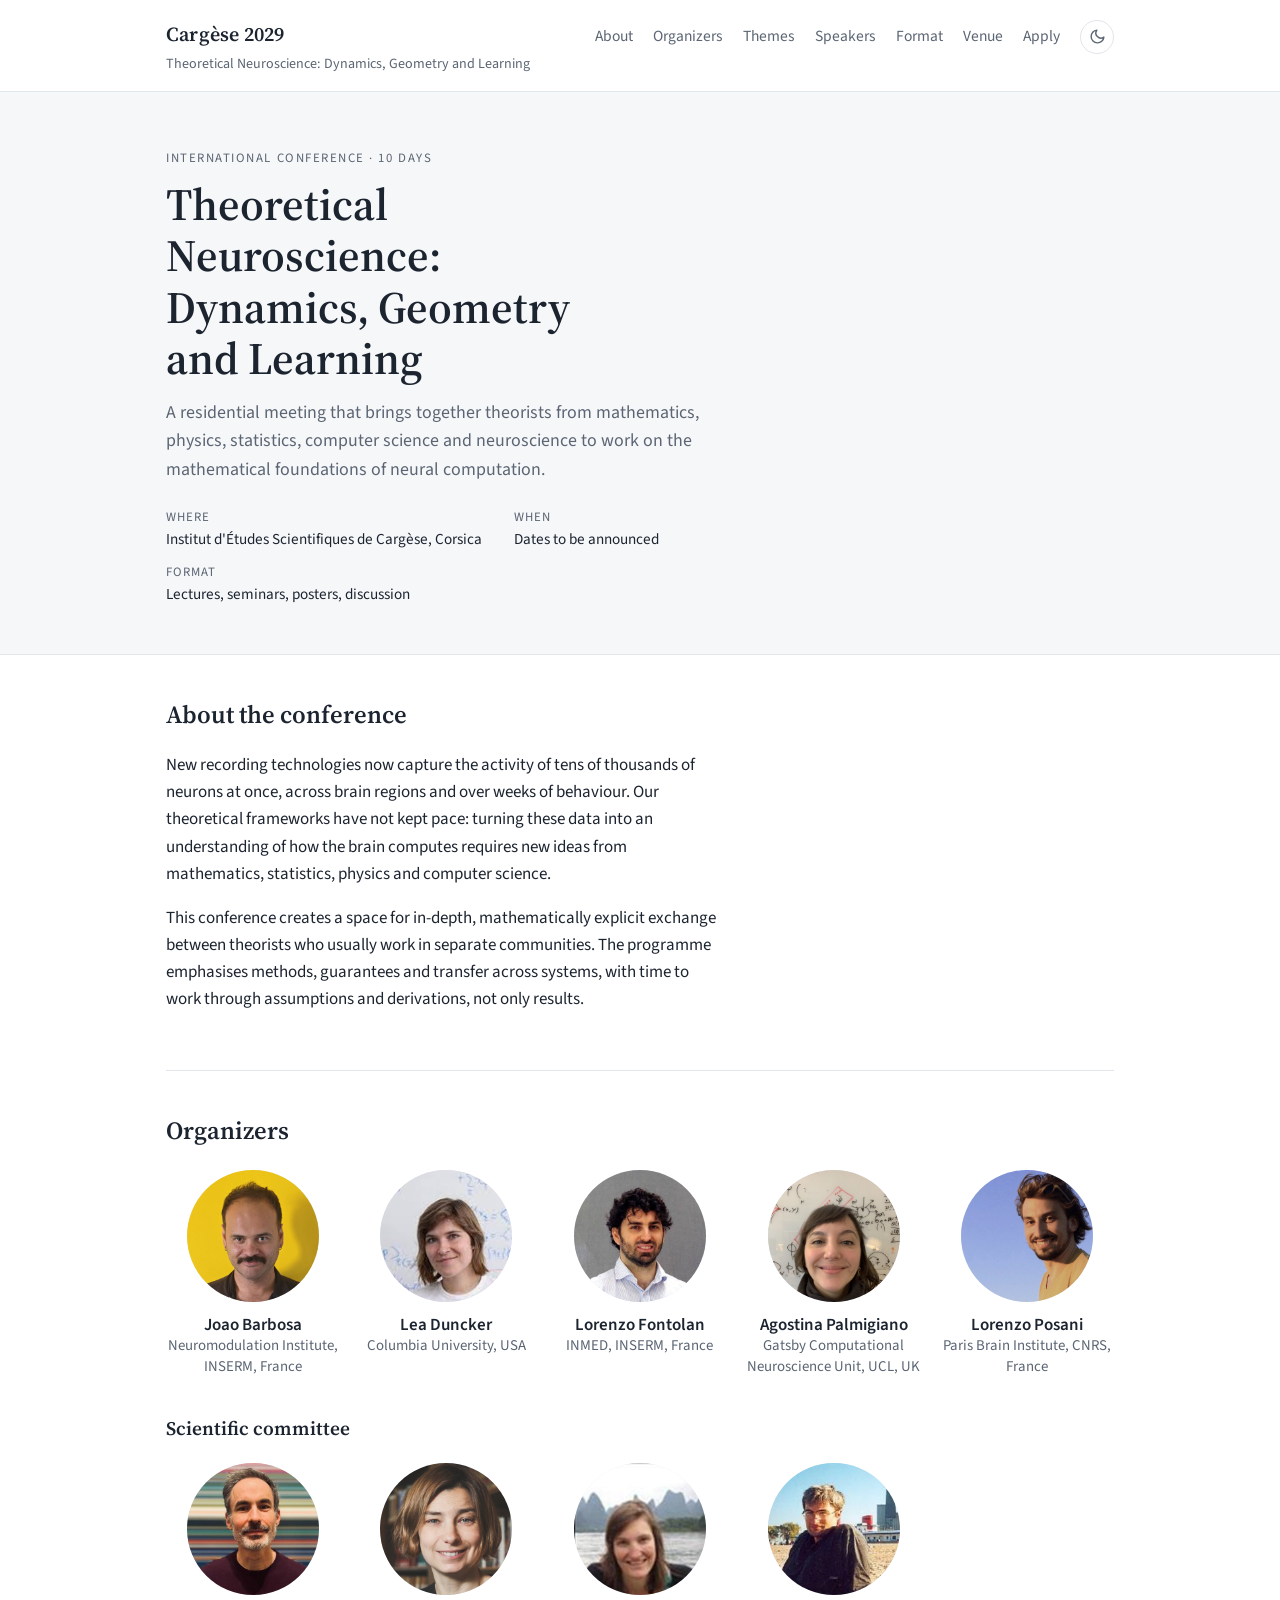
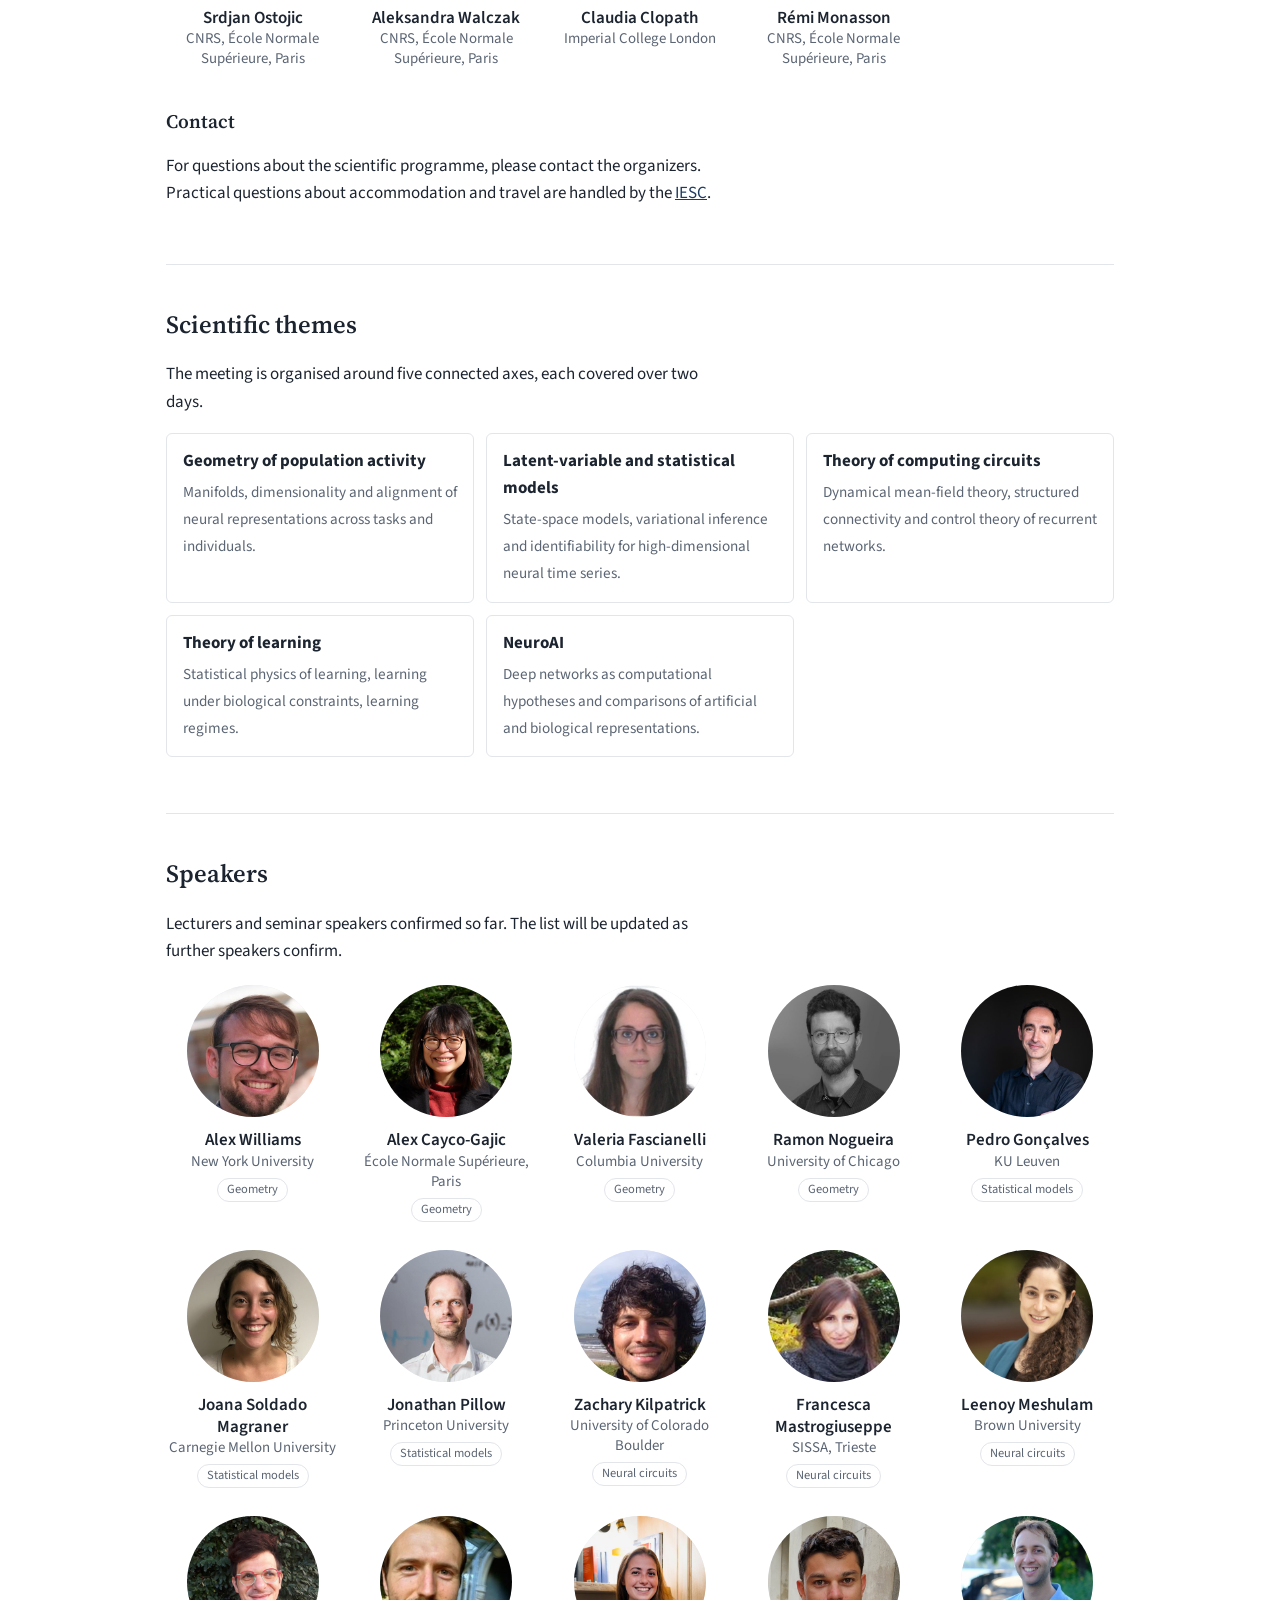
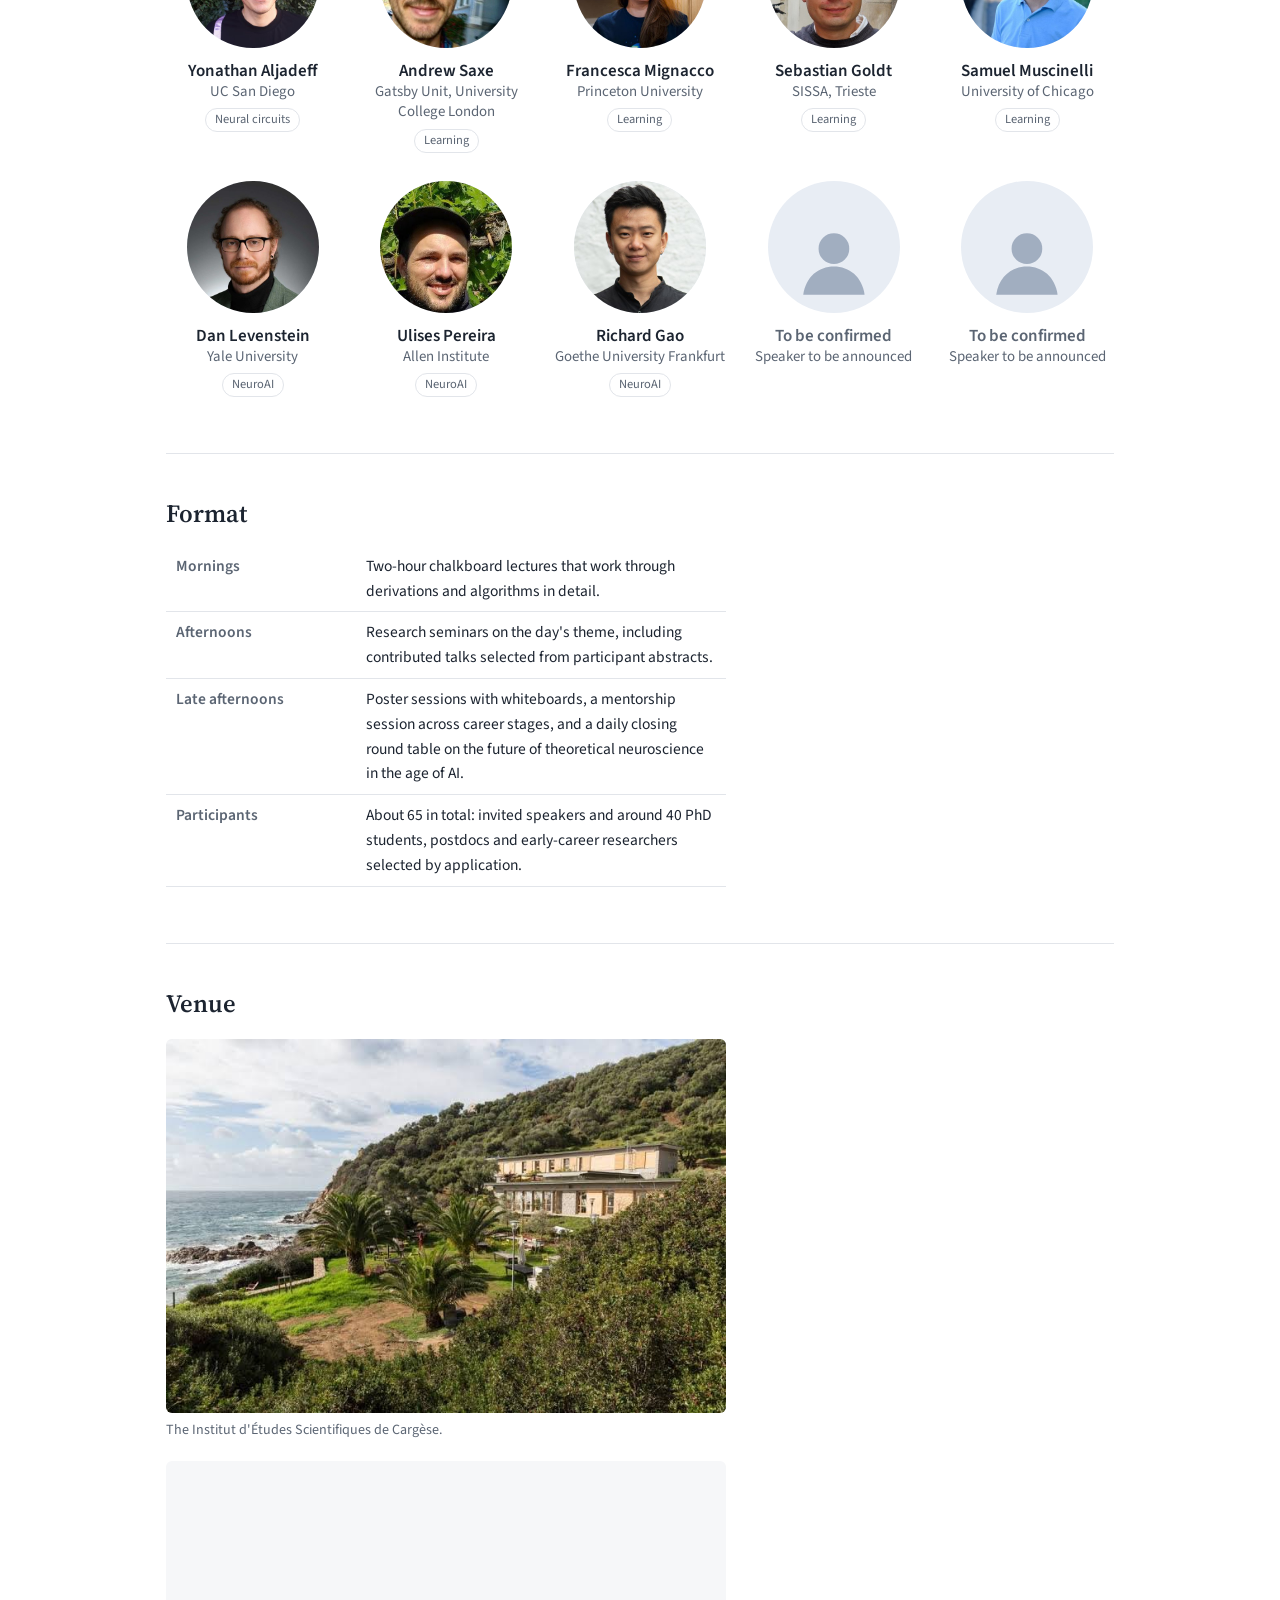
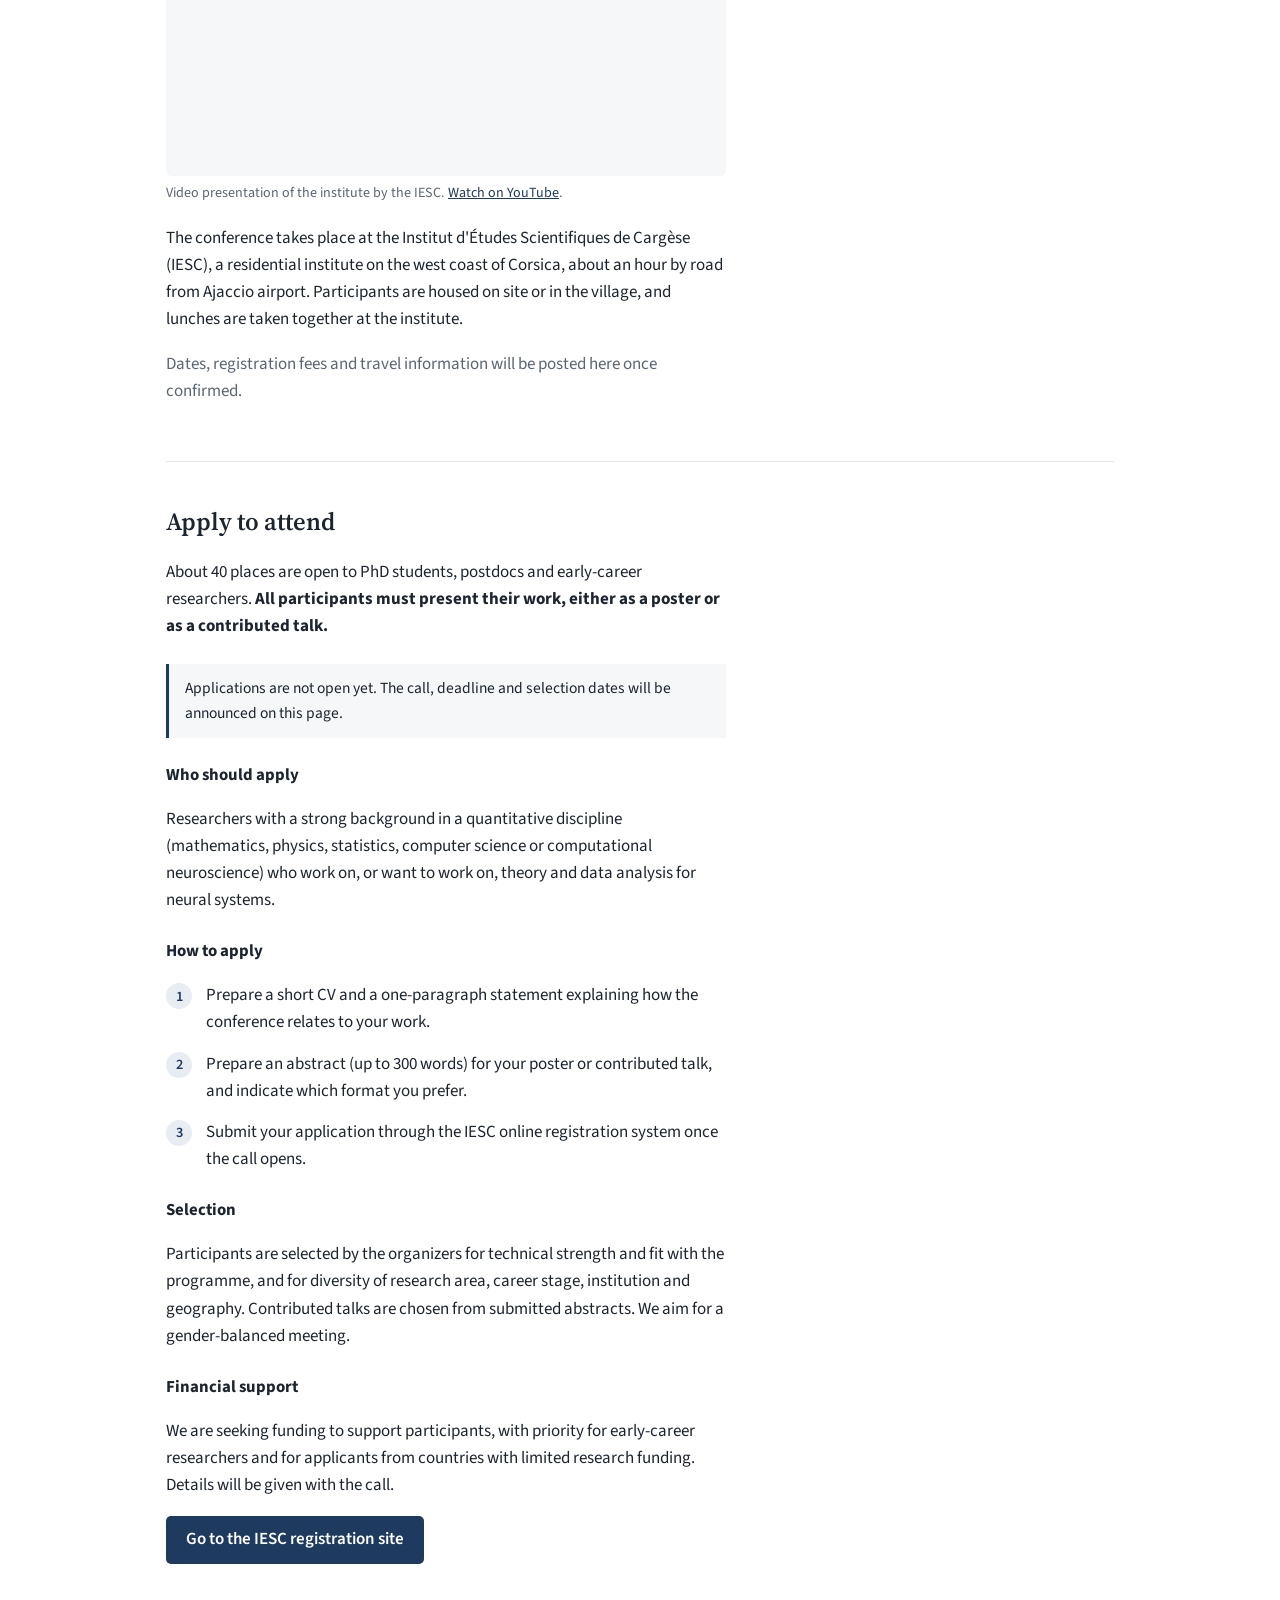
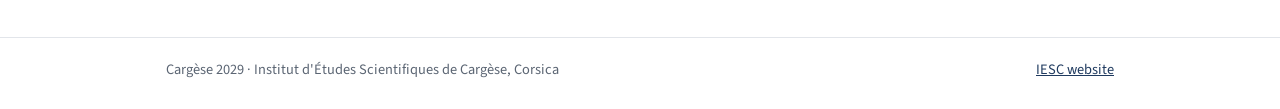
==== commit a1ca09c1: "Add Rémi Monasson to the scientific committee Co-Authored-By: Claude Opus 5.5 <noreply@anthropic.com" ====
--- a/index.html
+++ b/index.html
@@ -45,7 +45,7 @@
 <section id="organizers"><h2>Organizers</h2>
 <ul class="people"><li class="person"><a class="person-link" href="https://jbarbosa.org/" target="_blank" rel="noopener"><div class="avatar" aria-hidden="true">JB<img src="img/people/joao-barbosa.jpg" alt="" loading="lazy" onerror="this.remove()"></div><div class="name">Joao Barbosa</div></a><div class="inst">Neuromodulation Institute, INSERM, France</div></li><li class="person"><a class="person-link" href="https://leaduncker.github.io/" target="_blank" rel="noopener"><div class="avatar" aria-hidden="true">LD<img src="img/people/lea-duncker.jpg" alt="" loading="lazy" onerror="this.remove()"></div><div class="name">Lea Duncker</div></a><div class="inst">Columbia University, USA</div></li><li class="person"><a class="person-link" href="https://fontolanl.github.io/" target="_blank" rel="noopener"><div class="avatar" aria-hidden="true">LF<img src="img/people/lorenzo-fontolan.jpg" alt="" loading="lazy" onerror="this.remove()"></div><div class="name">Lorenzo Fontolan</div></a><div class="inst">INMED, INSERM, France</div></li><li class="person"><a class="person-link" href="https://palmigianolab.com/" target="_blank" rel="noopener"><div class="avatar" aria-hidden="true">AP<img src="img/people/agostina-palmigiano.jpg" alt="" loading="lazy" onerror="this.remove()"></div><div class="name">Agostina Palmigiano</div></a><div class="inst">Gatsby Computational Neuroscience Unit, UCL, UK</div></li><li class="person"><a class="person-link" href="https://lorenzoposani.com/" target="_blank" rel="noopener"><div class="avatar" aria-hidden="true">LP<img src="img/people/lorenzo-posani.jpg" alt="" loading="lazy" onerror="this.remove()"></div><div class="name">Lorenzo Posani</div></a><div class="inst">Paris Brain Institute, CNRS, France</div></li></ul>
 <h3 class="subhead">Scientific committee</h3>
-<ul class="people"><li class="person"><a class="person-link" href="https://lnc2.dec.ens.fr/fr/teams/network-dynamics-and-computations" target="_blank" rel="noopener"><div class="avatar" aria-hidden="true">SO<img src="img/people/srdjan-ostojic.jpg" alt="" loading="lazy" onerror="this.remove()"></div><div class="name">Srdjan Ostojic</div></a><div class="inst">CNRS, École Normale Supérieure, Paris</div></li><li class="person"><a class="person-link" href="https://sites.google.com/view/statbiophysens" target="_blank" rel="noopener"><div class="avatar" aria-hidden="true">AW<img src="img/people/aleksandra-walczak.jpg" alt="" loading="lazy" onerror="this.remove()"></div><div class="name">Aleksandra Walczak</div></a><div class="inst">CNRS, École Normale Supérieure, Paris</div></li><li class="person"><a class="person-link" href="https://www.imperial.ac.uk/people/c.clopath" target="_blank" rel="noopener"><div class="avatar" aria-hidden="true">CC<img src="img/people/claudia-clopath.jpg" alt="" loading="lazy" onerror="this.remove()"></div><div class="name">Claudia Clopath</div></a><div class="inst">Imperial College London</div></li></ul>
+<ul class="people"><li class="person"><a class="person-link" href="https://lnc2.dec.ens.fr/fr/teams/network-dynamics-and-computations" target="_blank" rel="noopener"><div class="avatar" aria-hidden="true">SO<img src="img/people/srdjan-ostojic.jpg" alt="" loading="lazy" onerror="this.remove()"></div><div class="name">Srdjan Ostojic</div></a><div class="inst">CNRS, École Normale Supérieure, Paris</div></li><li class="person"><a class="person-link" href="https://sites.google.com/view/statbiophysens" target="_blank" rel="noopener"><div class="avatar" aria-hidden="true">AW<img src="img/people/aleksandra-walczak.jpg" alt="" loading="lazy" onerror="this.remove()"></div><div class="name">Aleksandra Walczak</div></a><div class="inst">CNRS, École Normale Supérieure, Paris</div></li><li class="person"><a class="person-link" href="https://www.imperial.ac.uk/people/c.clopath" target="_blank" rel="noopener"><div class="avatar" aria-hidden="true">CC<img src="img/people/claudia-clopath.jpg" alt="" loading="lazy" onerror="this.remove()"></div><div class="name">Claudia Clopath</div></a><div class="inst">Imperial College London</div></li><li class="person"><a class="person-link" href="https://www.phys.ens.psl.eu/~monasson/" target="_blank" rel="noopener"><div class="avatar" aria-hidden="true">RM<img src="img/people/remi-monasson.jpg" alt="" loading="lazy" onerror="this.remove()"></div><div class="name">Rémi Monasson</div></a><div class="inst">CNRS, École Normale Supérieure, Paris</div></li></ul>
 <h3 class="subhead">Contact</h3>
 <p>For questions about the scientific programme, please contact the organizers. Practical questions about
 accommodation and travel are handled by the <a href="https://iesc.universita.corsica/">IESC</a>.</p></section>
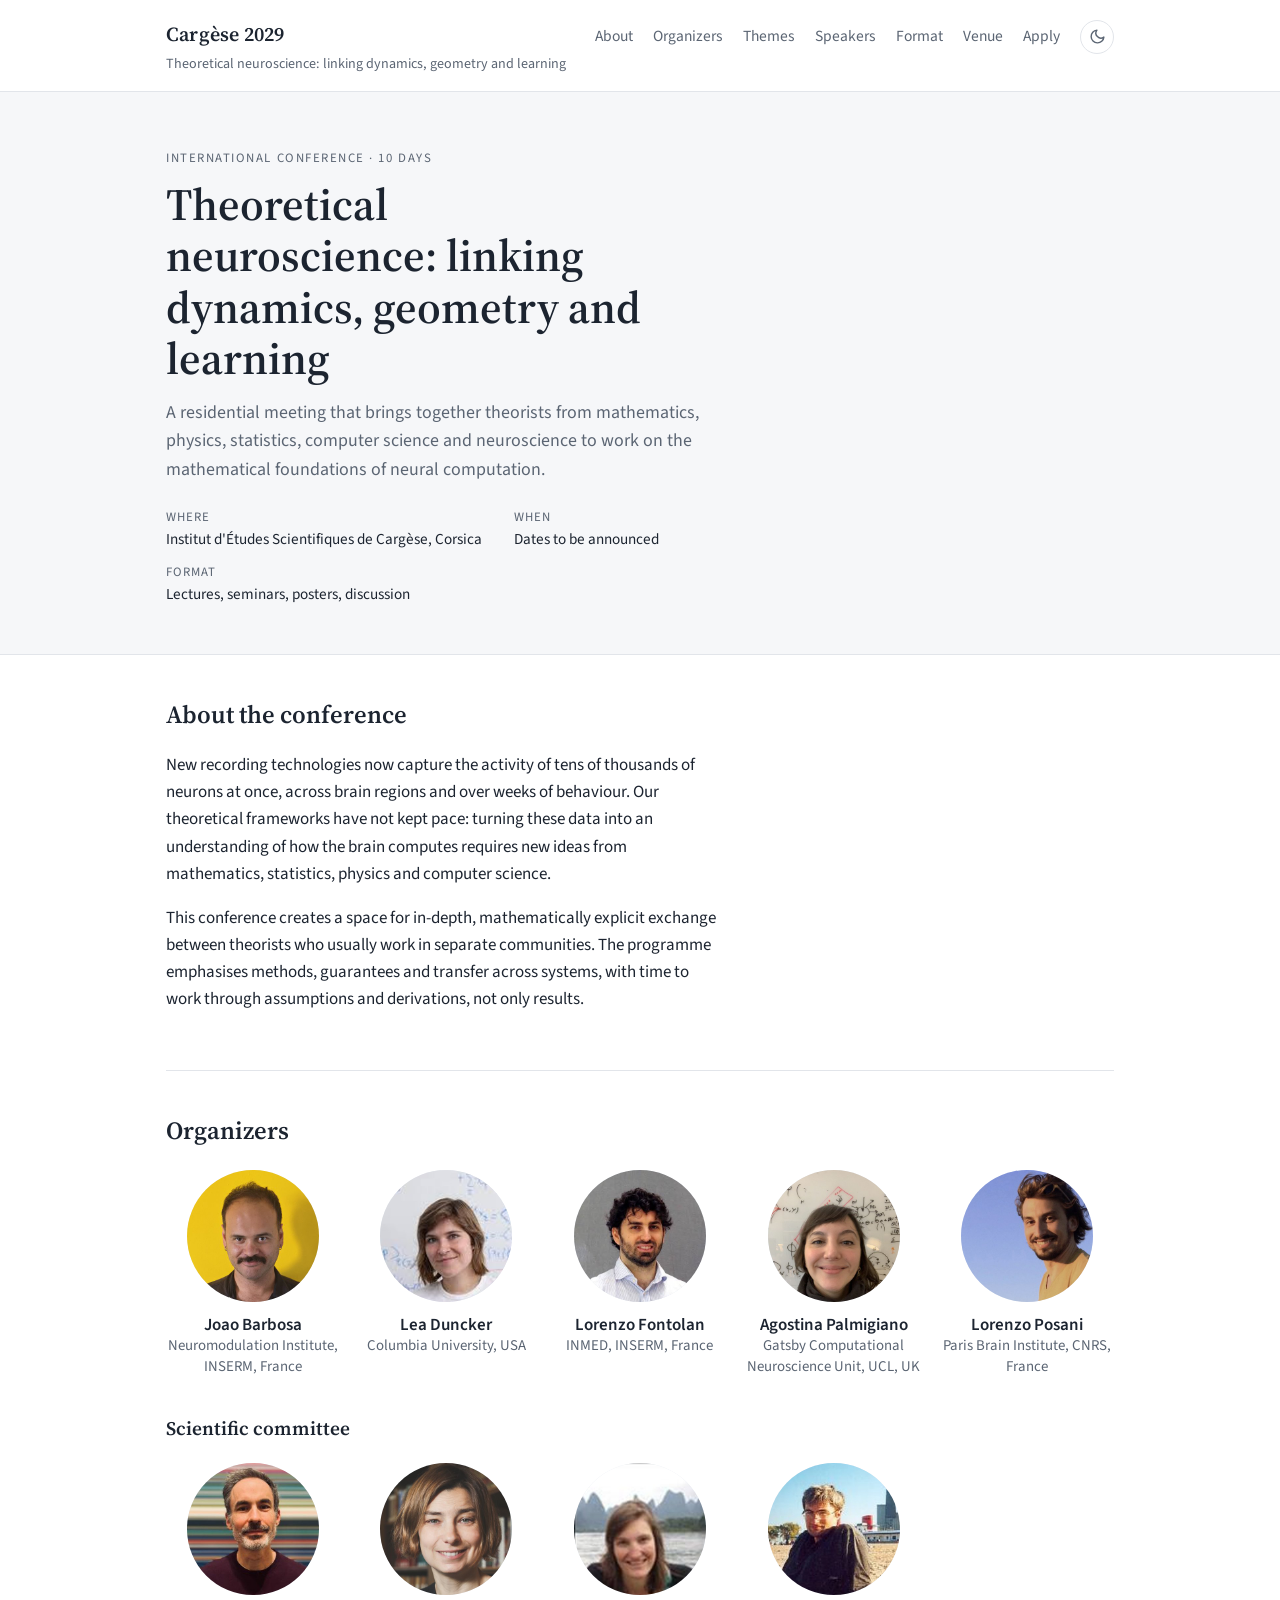
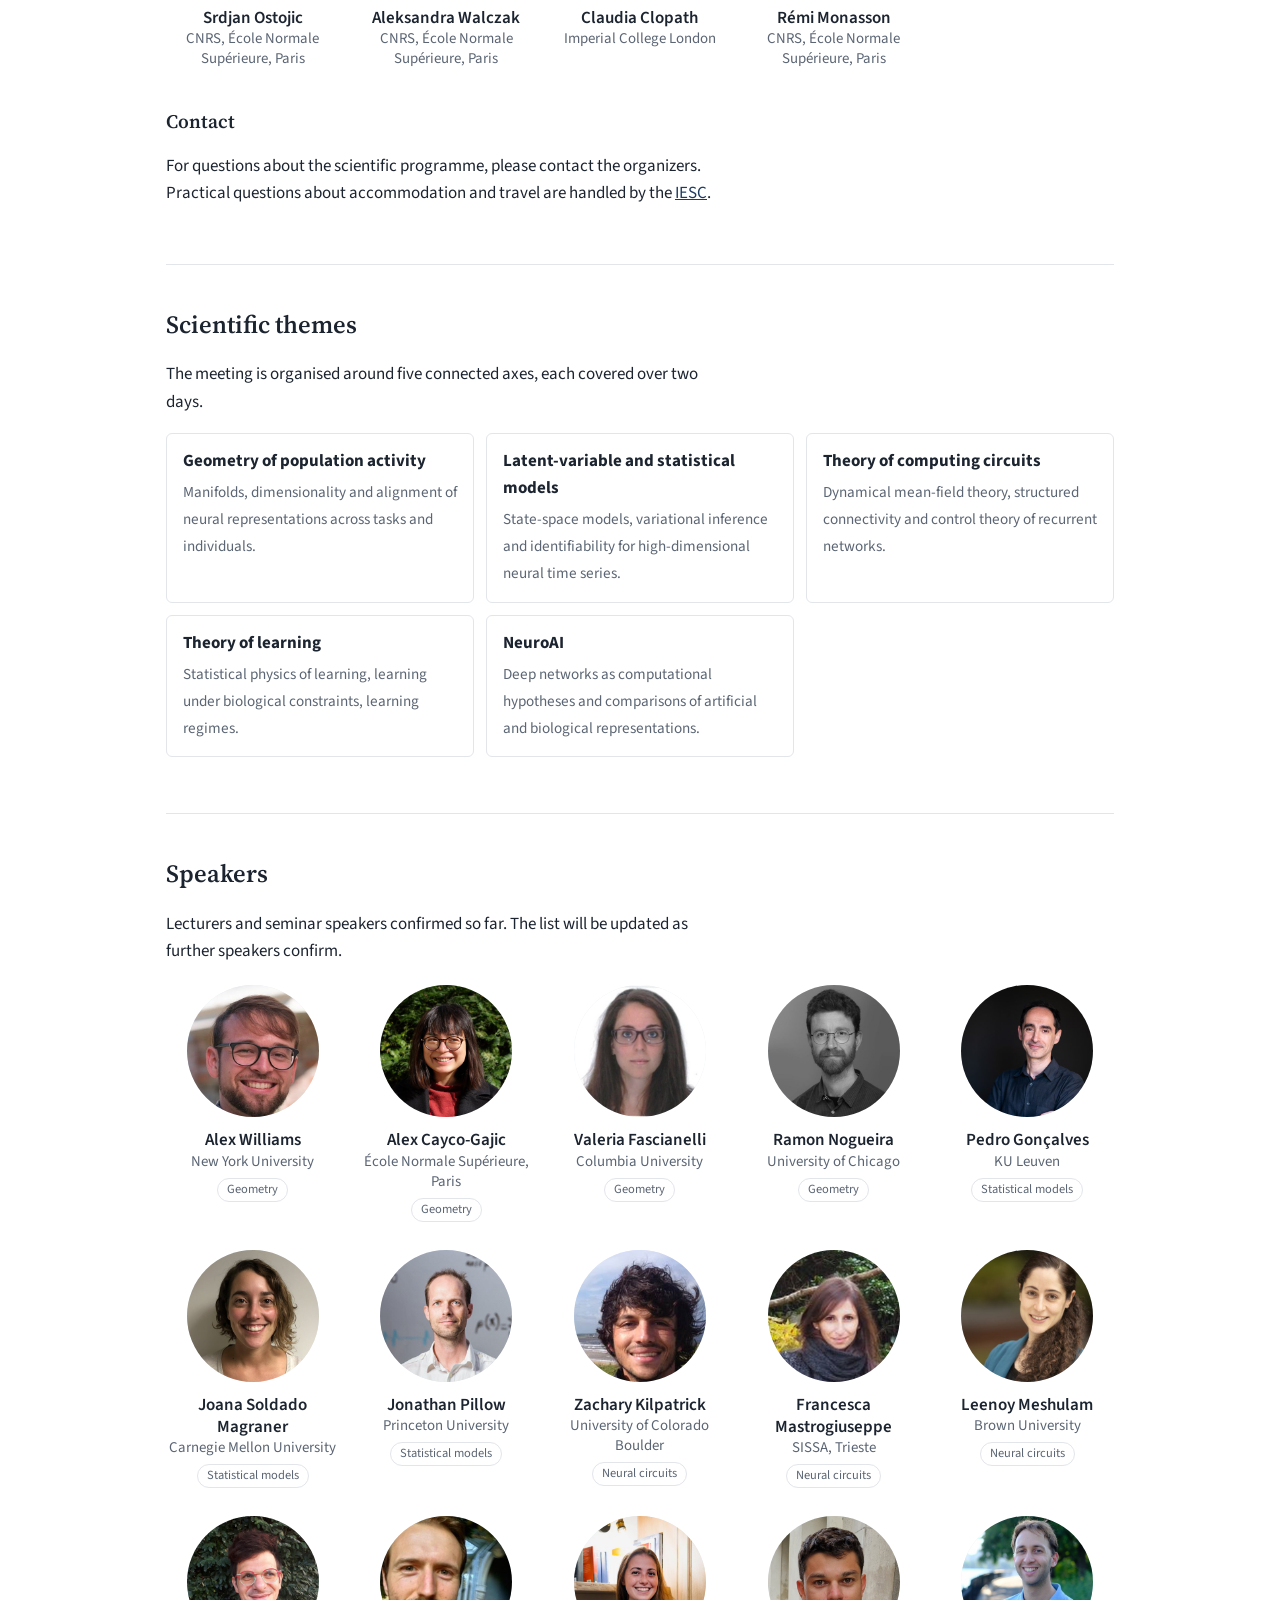
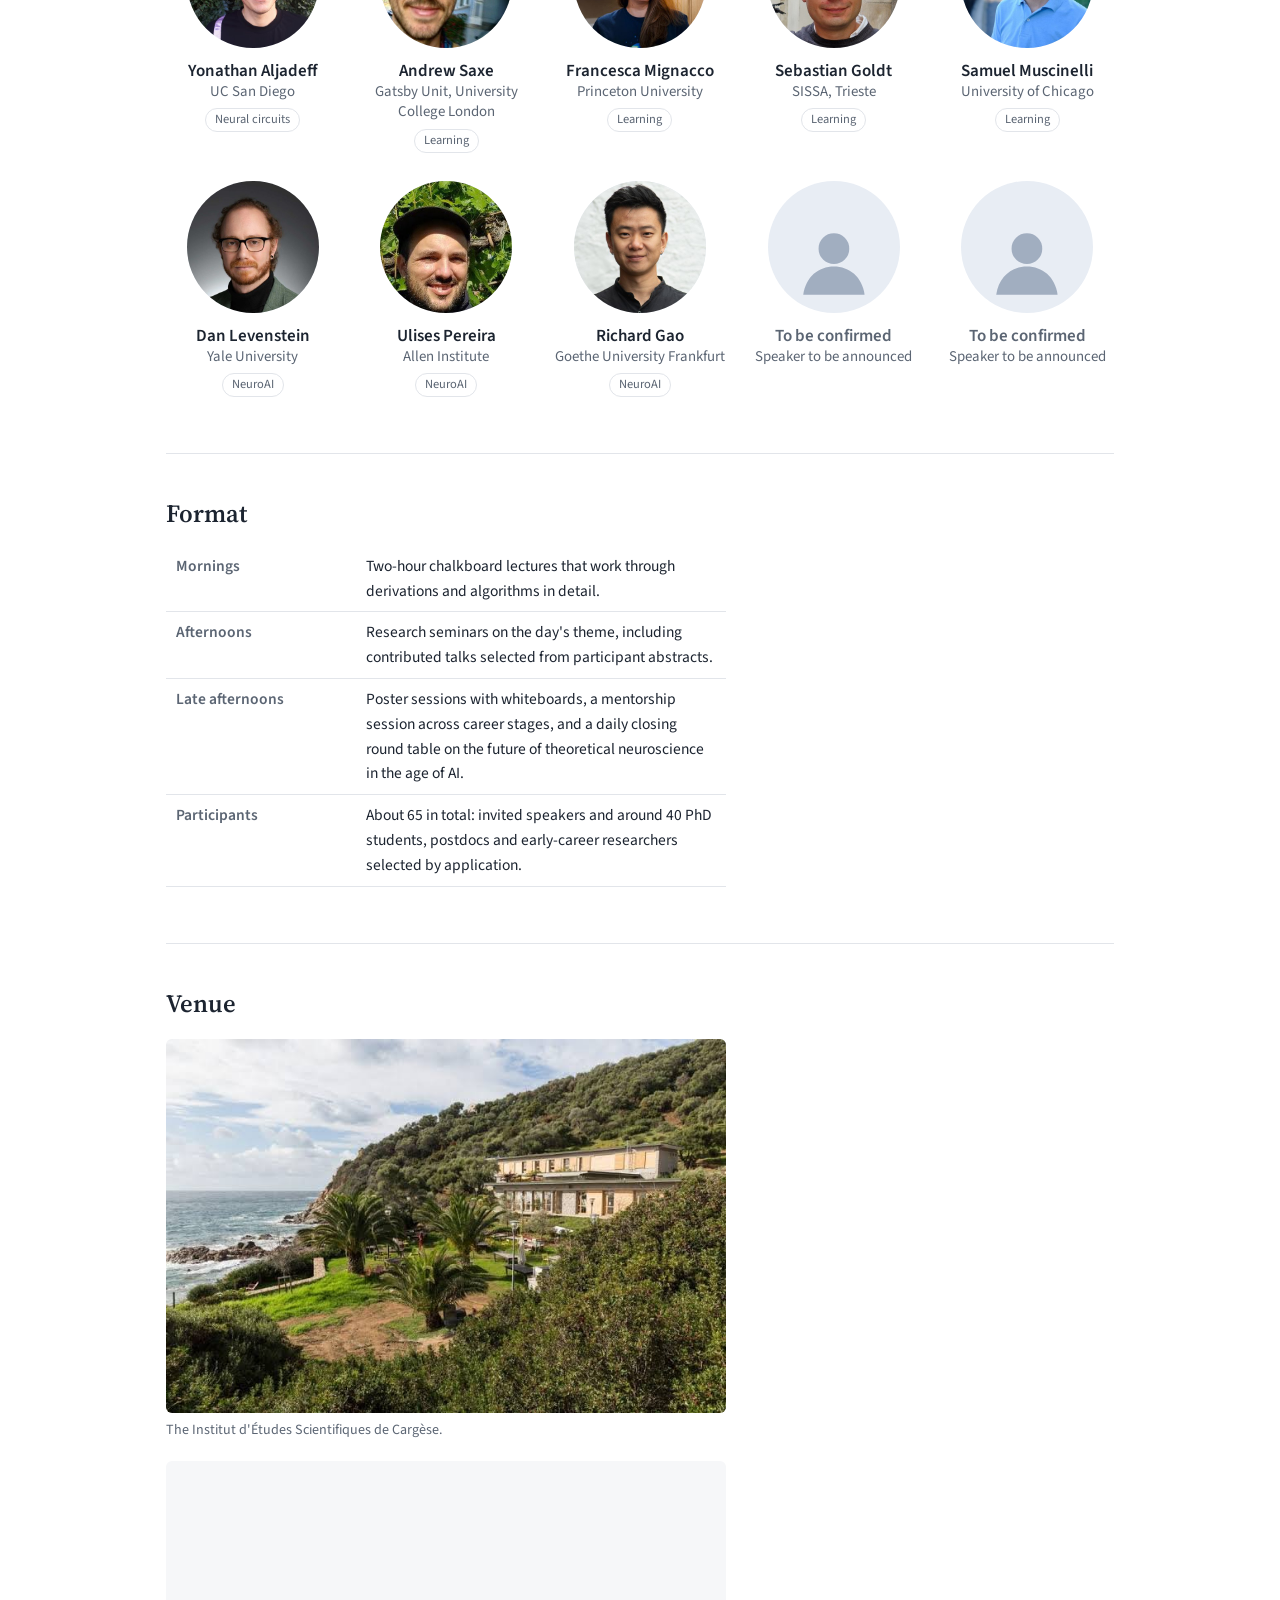
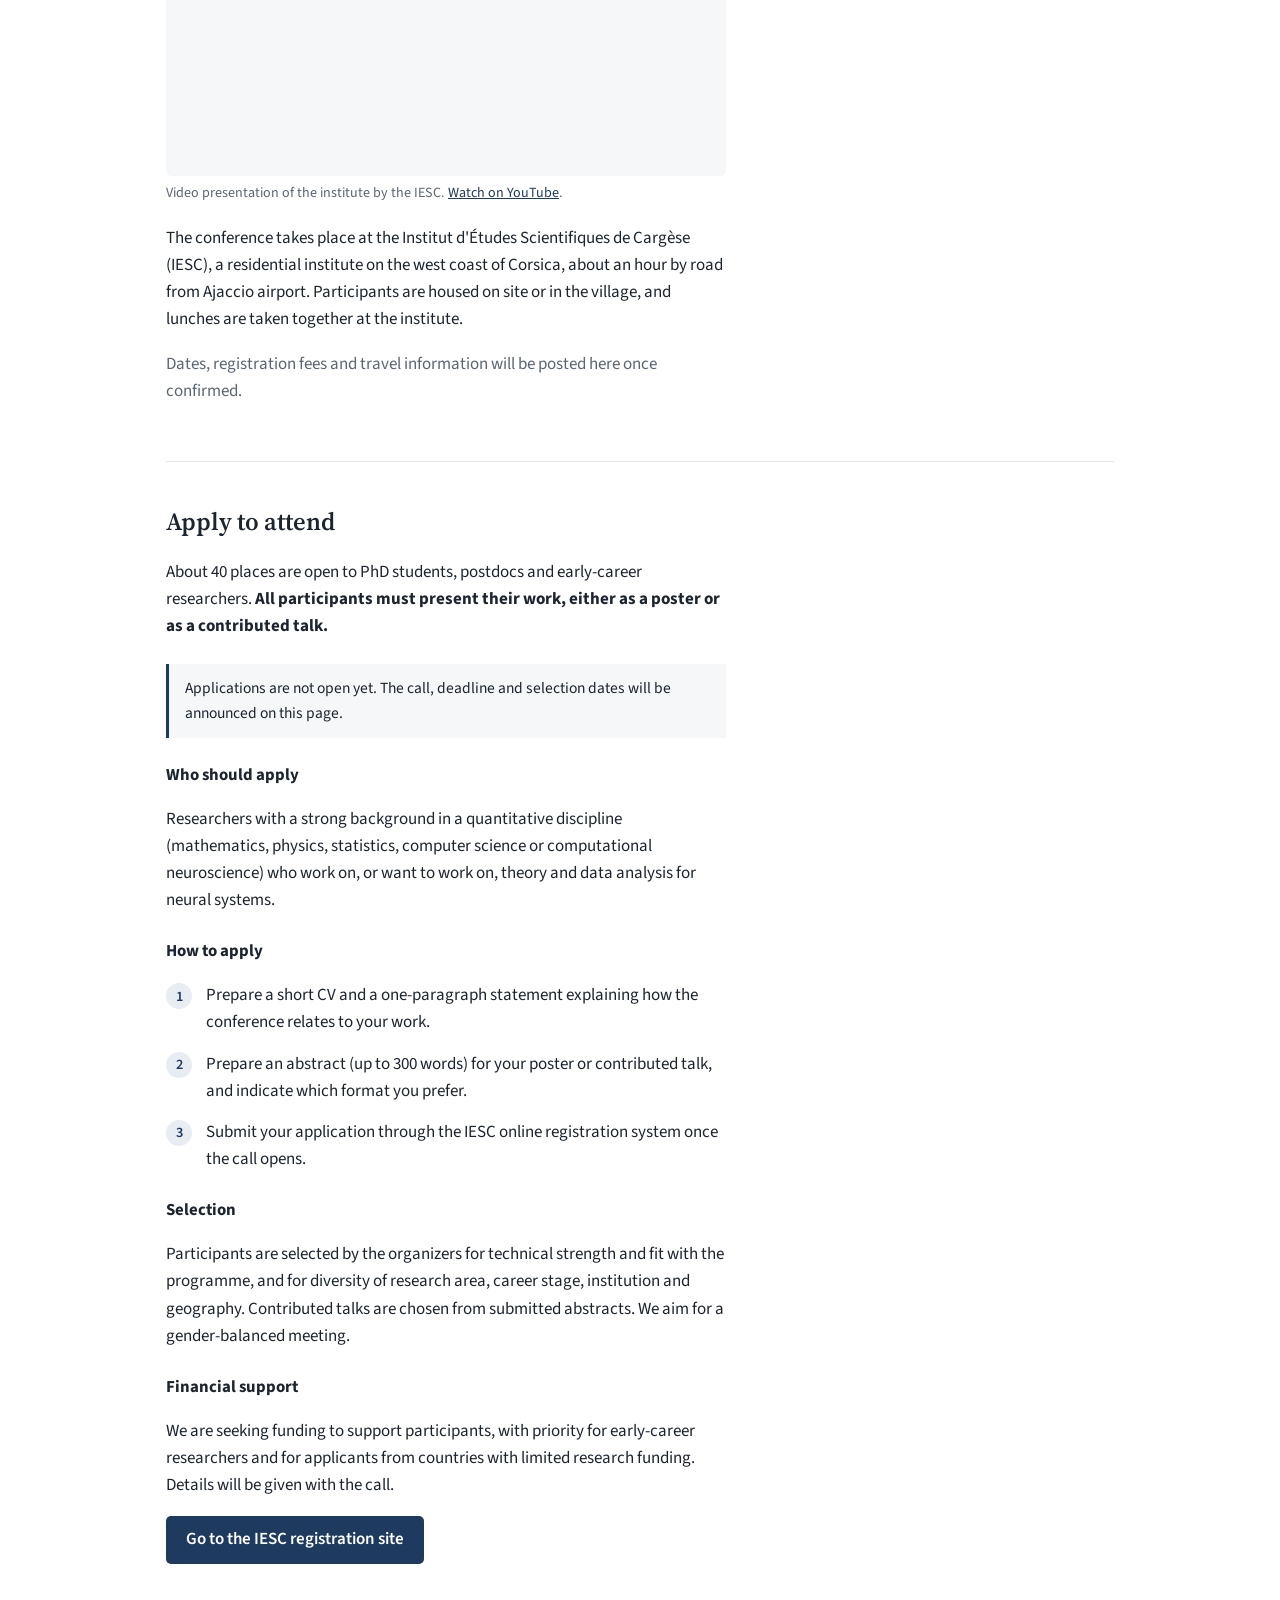
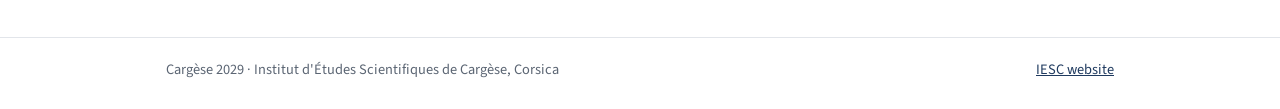
==== commit 241be6e1: "Set the conference title Co-Authored-By: Claude Opus 5.5 <noreply@anthropic.com> Claude-Session: htt" ====
--- a/index.html
+++ b/index.html
@@ -3,8 +3,8 @@
 <head>
 <meta charset="utf-8">
 <meta name="viewport" content="width=device-width, initial-scale=1">
-<title>Cargèse 2029 · Theoretical Neuroscience: Dynamics, Geometry and Learning</title>
-<meta name="description" content="Cargèse 2029: Theoretical Neuroscience: Dynamics, Geometry and Learning. A residential conference at the Institut d&#x27;Études Scientifiques de Cargèse, Corsica.">
+<title>Cargèse 2029 · Theoretical neuroscience: linking dynamics, geometry and learning</title>
+<meta name="description" content="Cargèse 2029: Theoretical neuroscience: linking dynamics, geometry and learning. A residential conference at the Institut d&#x27;Études Scientifiques de Cargèse, Corsica.">
 <link rel="preconnect" href="https://fonts.googleapis.com">
 <link rel="preconnect" href="https://fonts.gstatic.com" crossorigin>
 <link href="https://fonts.googleapis.com/css2?family=Source+Sans+3:wght@400;600&family=Source+Serif+4:wght@600&display=swap" rel="stylesheet">
@@ -13,7 +13,7 @@
 </head>
 <body id="top">
 <header class="site-header"><div class="wrap">
-<a class="brand" href="#top"><strong>Cargèse 2029</strong><span>Theoretical Neuroscience: Dynamics, Geometry and Learning</span></a>
+<a class="brand" href="#top"><strong>Cargèse 2029</strong><span>Theoretical neuroscience: linking dynamics, geometry and learning</span></a>
 <div class="header-right">
 <nav aria-label="Main"><ul><li><a href="#about">About</a></li><li><a href="#organizers">Organizers</a></li><li><a href="#themes">Themes</a></li><li><a href="#speakers">Speakers</a></li><li><a href="#format">Format</a></li><li><a href="#venue">Venue</a></li><li><a href="#apply">Apply</a></li></ul></nav>
 <button class="theme-toggle" type="button" aria-label="Switch to dark background" title="Switch background">
@@ -24,7 +24,7 @@
 </div></header>
 <section class="hero"><div class="wrap">
 <p class="kicker">International conference · 10 days</p>
-<h1>Theoretical Neuroscience: Dynamics, Geometry and Learning</h1>
+<h1>Theoretical neuroscience: linking dynamics, geometry and learning</h1>
 <p class="lead">A residential meeting that brings together theorists from mathematics, physics,
 statistics, computer science and neuroscience to work on the mathematical foundations of neural computation.</p>
 <ul class="facts">
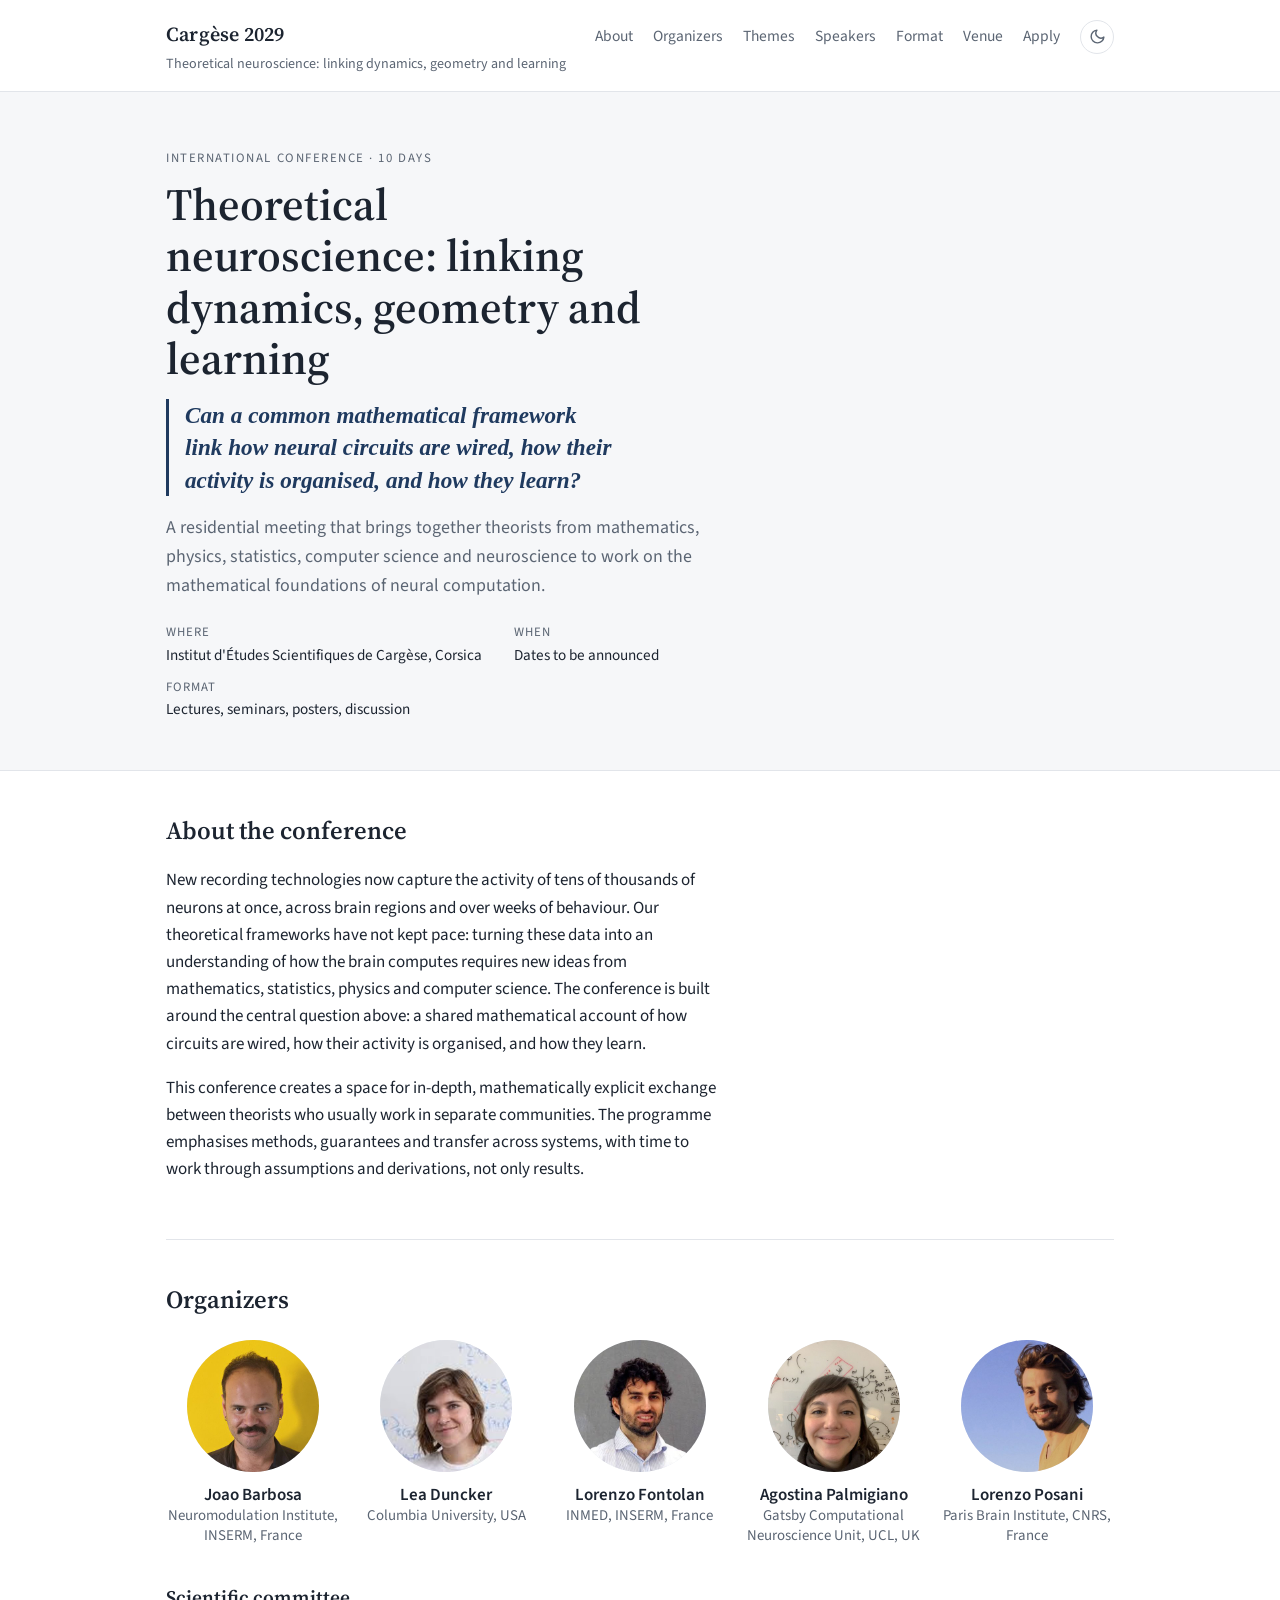
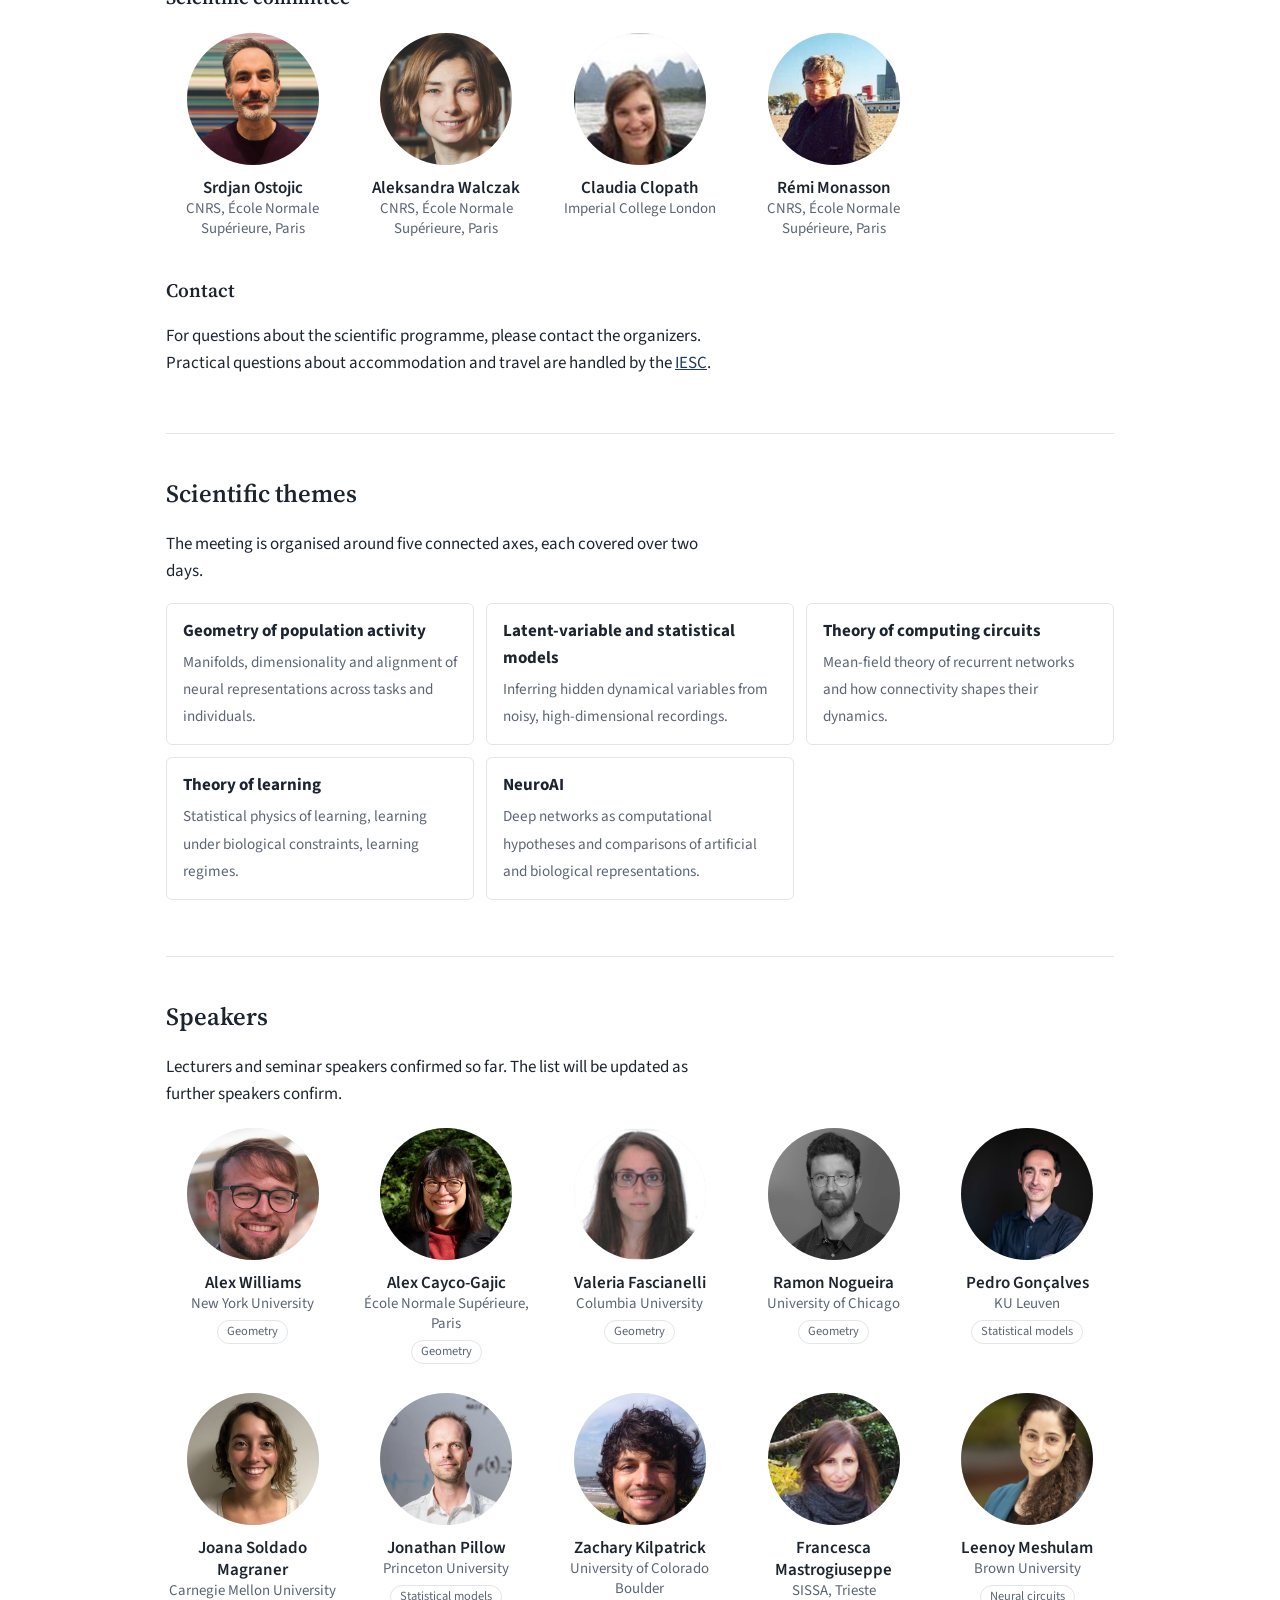
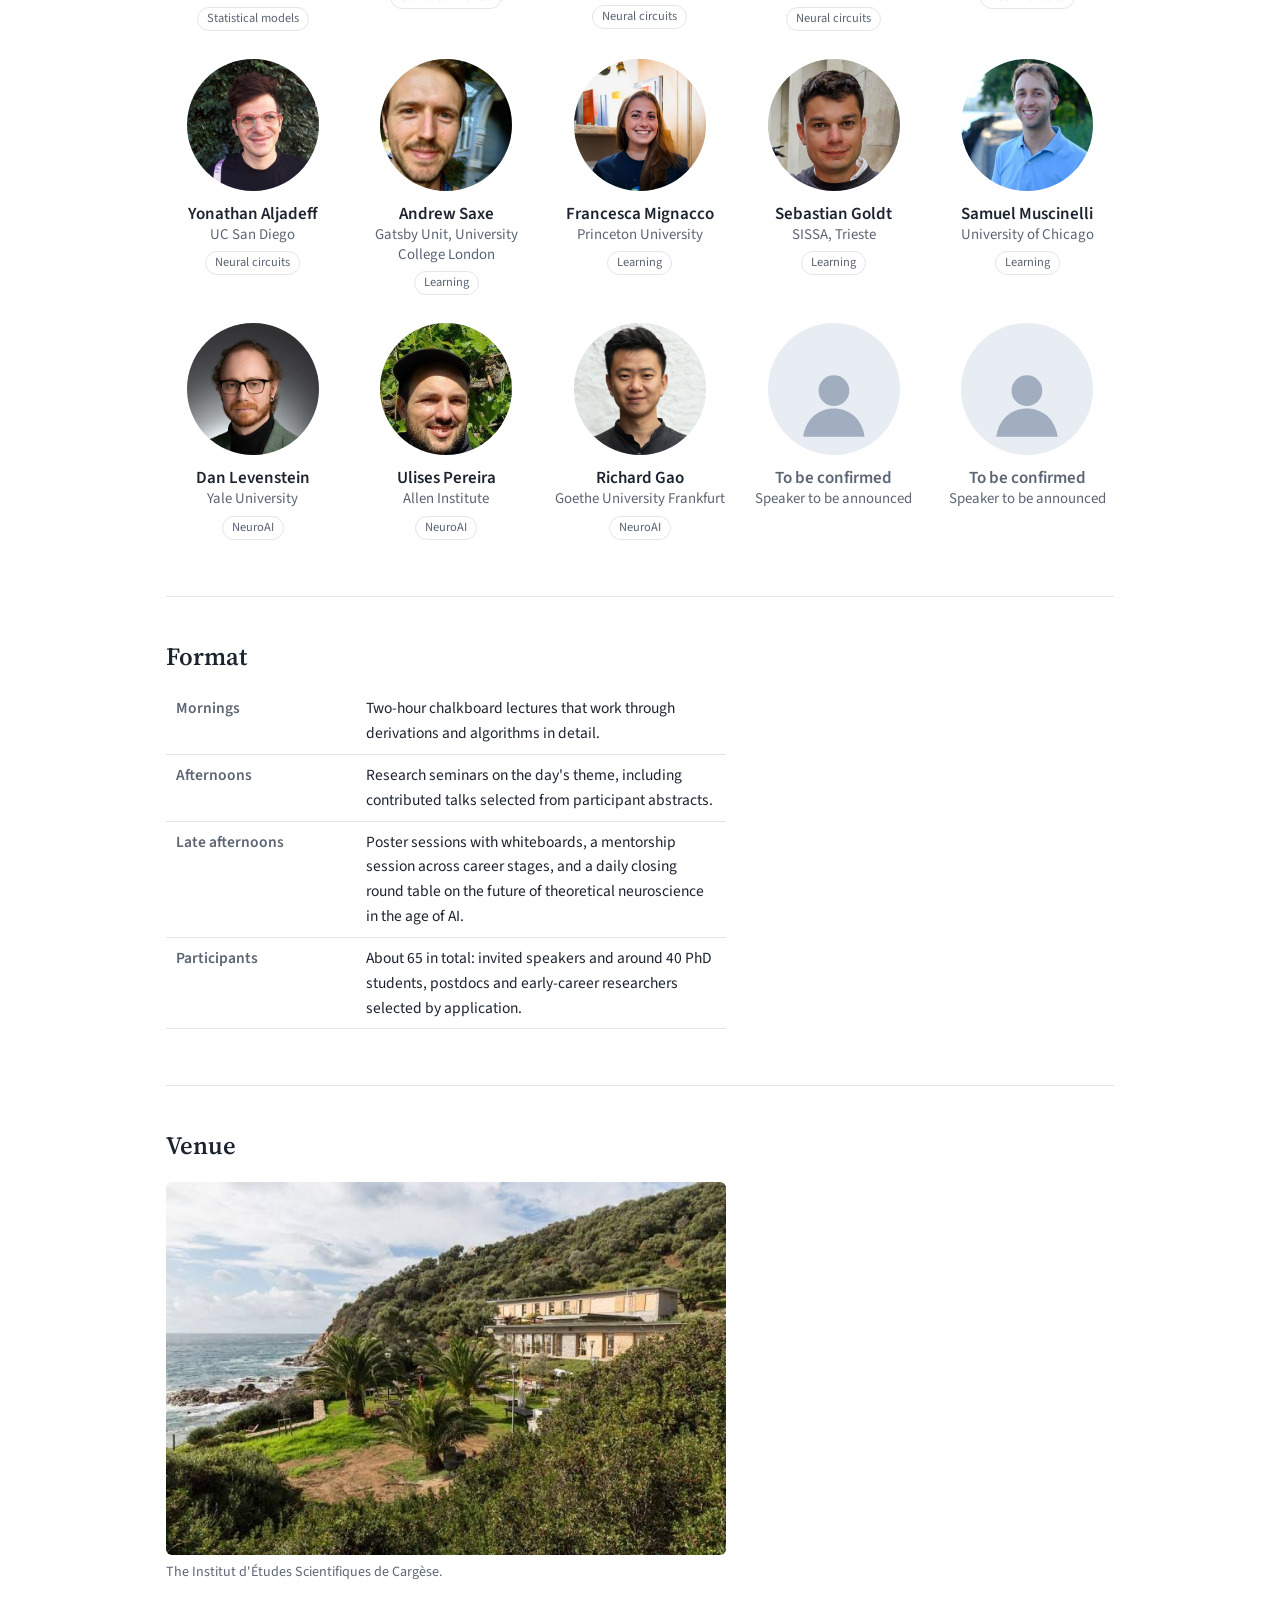
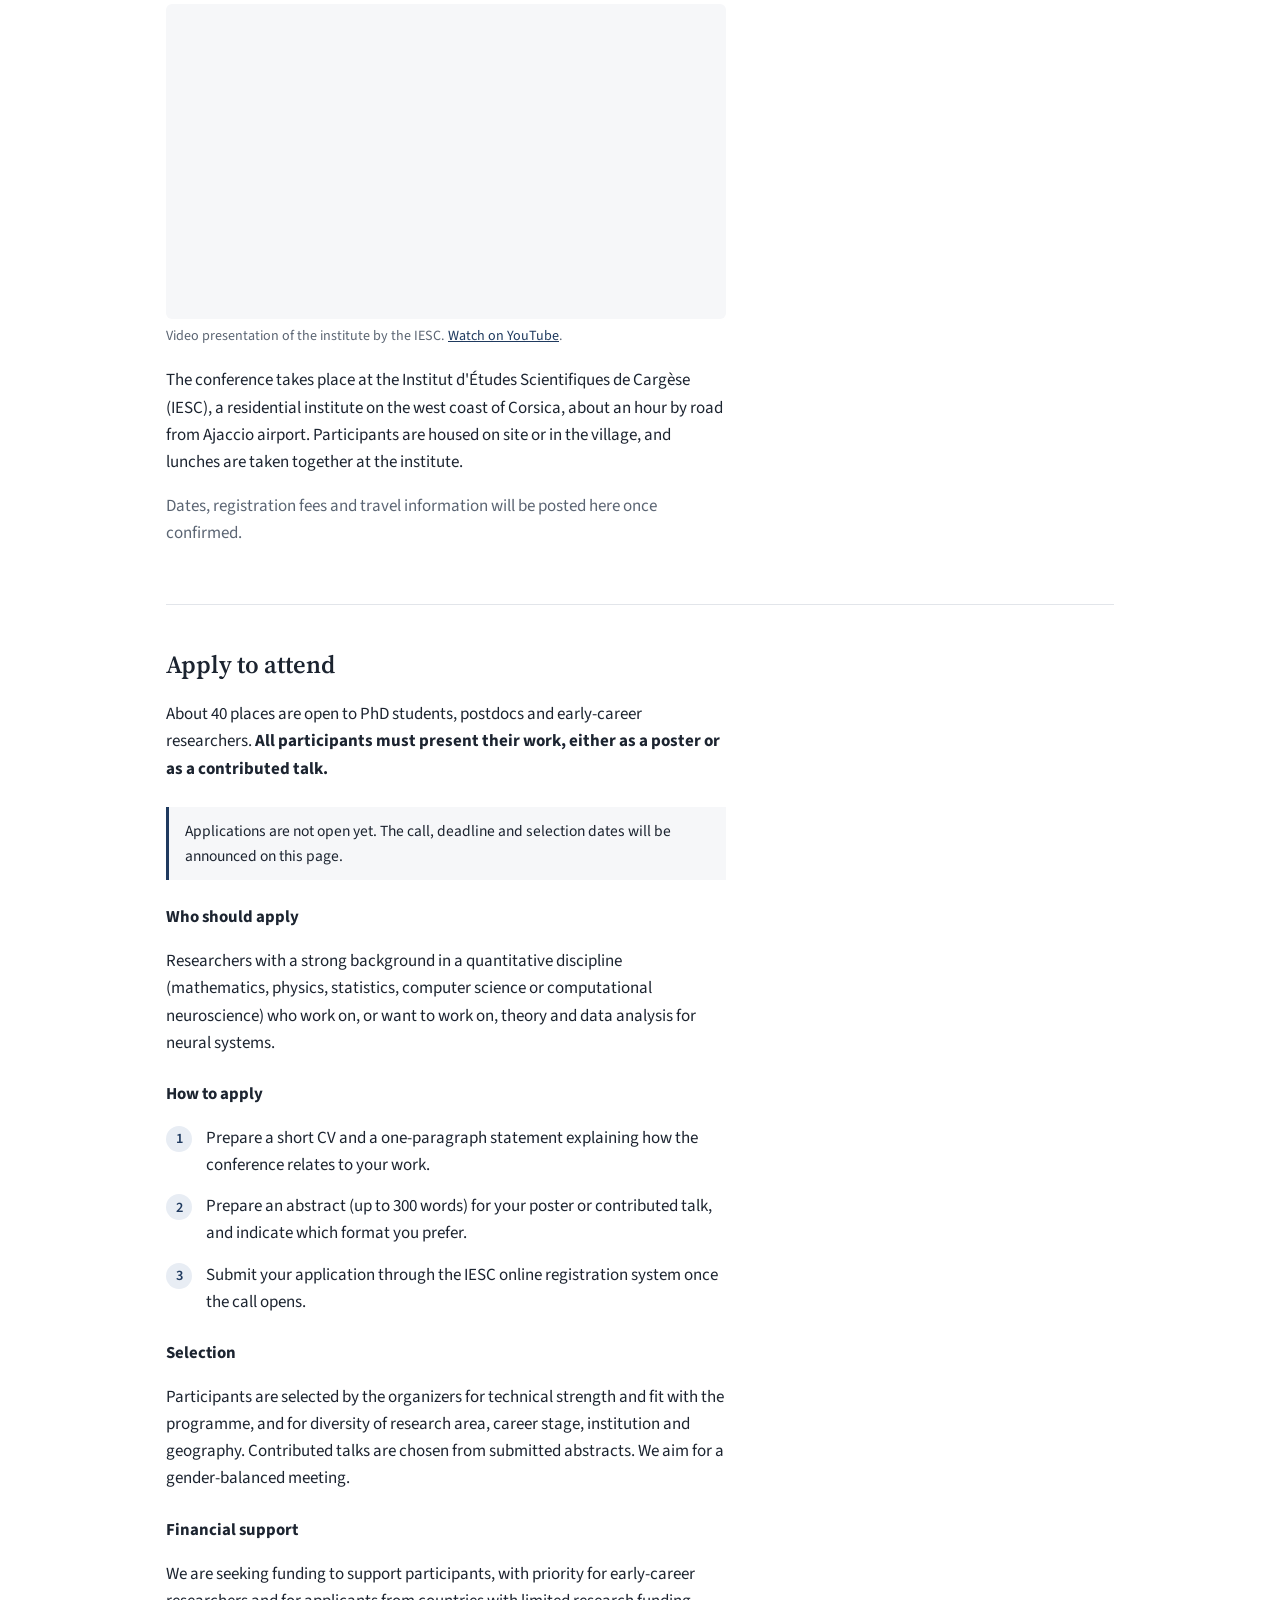
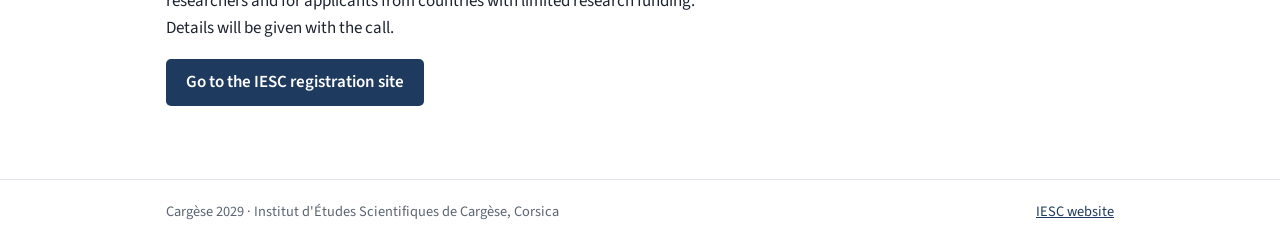
==== commit 1158c8d7: "Feature the central question at the top of the page Show the meeting's central question under the ti" ====
--- a/index.html
+++ b/index.html
@@ -25,6 +25,7 @@
 <section class="hero"><div class="wrap">
 <p class="kicker">International conference · 10 days</p>
 <h1>Theoretical neuroscience: linking dynamics, geometry and learning</h1>
+<p class="question">Can a common mathematical framework link how neural circuits are wired, how their activity is organised, and how they learn?</p>
 <p class="lead">A residential meeting that brings together theorists from mathematics, physics,
 statistics, computer science and neuroscience to work on the mathematical foundations of neural computation.</p>
 <ul class="facts">
@@ -38,7 +39,8 @@
 <p>New recording technologies now capture the activity of tens of thousands of neurons at once, across
 brain regions and over weeks of behaviour. Our theoretical frameworks have not kept pace: turning these
 data into an understanding of how the brain computes requires new ideas from mathematics, statistics,
-physics and computer science.</p>
+physics and computer science. The conference is built around the central question above: a shared
+mathematical account of how circuits are wired, how their activity is organised, and how they learn.</p>
 <p>This conference creates a space for in-depth, mathematically explicit exchange between theorists who
 usually work in separate communities. The programme emphasises methods, guarantees and transfer across
 systems, with time to work through assumptions and derivations, not only results.</p></section>
@@ -53,8 +55,8 @@
 <p>The meeting is organised around five connected axes, each covered over two days.</p>
 <ul class="themes">
 <li><strong>Geometry of population activity</strong><span>Manifolds, dimensionality and alignment of neural representations across tasks and individuals.</span></li>
-<li><strong>Latent-variable and statistical models</strong><span>State-space models, variational inference and identifiability for high-dimensional neural time series.</span></li>
-<li><strong>Theory of computing circuits</strong><span>Dynamical mean-field theory, structured connectivity and control theory of recurrent networks.</span></li>
+<li><strong>Latent-variable and statistical models</strong><span>Inferring hidden dynamical variables from noisy, high-dimensional recordings.</span></li>
+<li><strong>Theory of computing circuits</strong><span>Mean-field theory of recurrent networks and how connectivity shapes their dynamics.</span></li>
 <li><strong>Theory of learning</strong><span>Statistical physics of learning, learning under biological constraints, learning regimes.</span></li>
 <li><strong>NeuroAI</strong><span>Deep networks as computational hypotheses and comparisons of artificial and biological representations.</span></li>
 </ul></section>
--- a/assets/style.css
+++ b/assets/style.css
@@ -104,6 +104,11 @@
 .hero .wrap { padding-top: 56px; padding-bottom: 48px; }
 .hero .kicker { text-transform: uppercase; letter-spacing: 0.12em; font-size: 0.8rem; color: var(--muted); margin: 0 0 10px; }
 .hero h1 { font-family: "Source Serif 4", Georgia, serif; font-weight: 600; font-size: clamp(1.9rem, 4.5vw, 2.8rem); line-height: 1.15; margin: 0 0 14px; max-width: 22ch; }
+.hero p.question {
+  font-family: "Source Serif 4", Georgia, serif; font-weight: 600; font-style: italic;
+  font-size: clamp(1.15rem, 2.4vw, 1.45rem); line-height: 1.4; color: var(--accent);
+  max-width: 42ch; margin: 0 0 18px; padding-left: 16px; border-left: 3px solid var(--accent); text-wrap: balance;
+}
 .hero p.lead { font-size: 1.12rem; color: var(--muted); max-width: 60ch; margin: 0 0 22px; }
 .facts { display: flex; flex-wrap: wrap; gap: 10px 32px; margin: 0; padding: 0; list-style: none; font-size: 0.95rem; }
 .facts li span { display: block; color: var(--muted); font-size: 0.8rem; text-transform: uppercase; letter-spacing: 0.08em; }
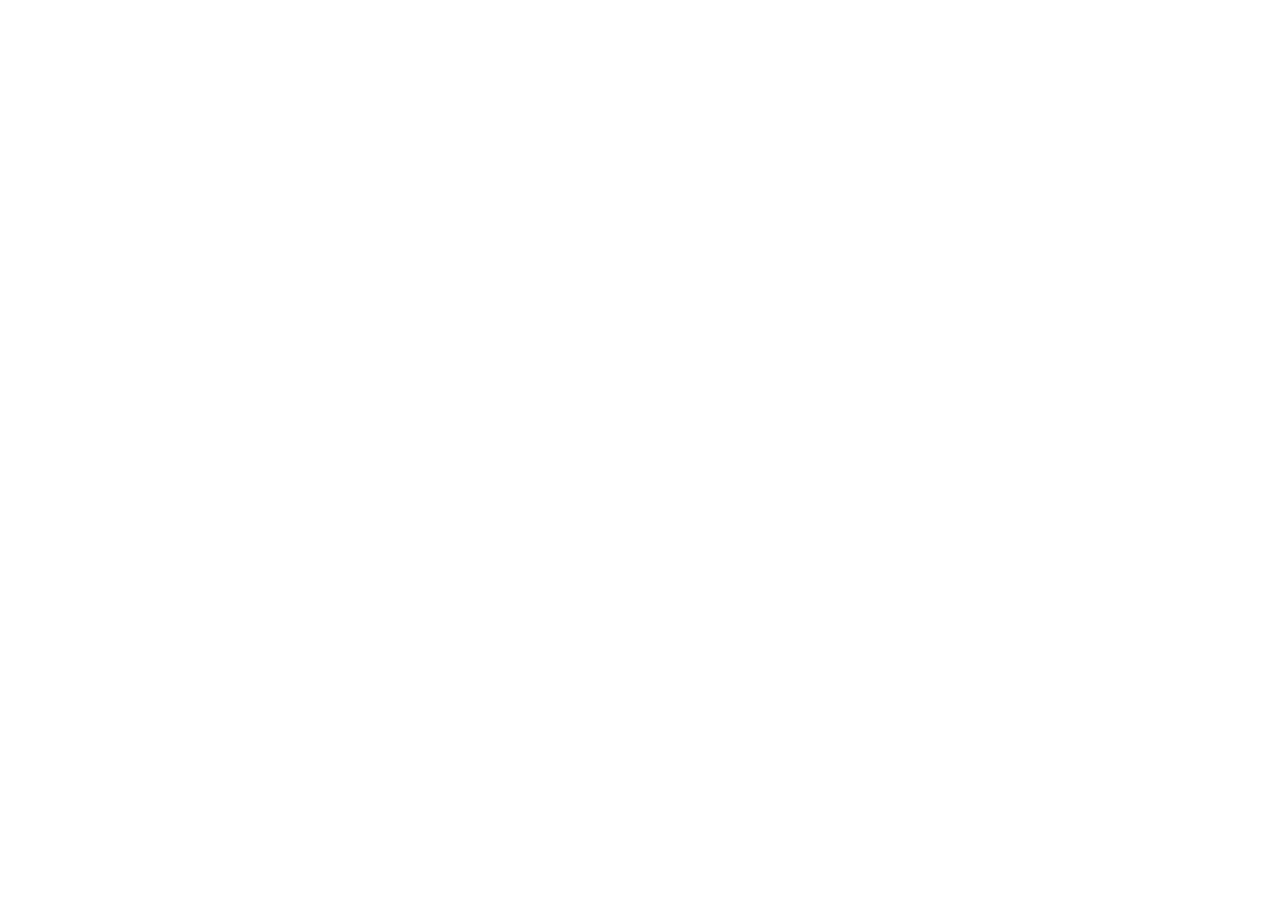
==== commit d91f43ce: "Redirect the old address to cargese-neuro.github.io Co-Authored-By: Claude Opus 5.5 <noreply@anthrop" ====
--- a/index.html
+++ b/index.html
@@ -1,127 +1,5 @@
 <!doctype html>
-<html lang="en">
-<head>
-<meta charset="utf-8">
-<meta name="viewport" content="width=device-width, initial-scale=1">
-<title>Cargèse 2029 · Theoretical neuroscience: linking dynamics, geometry and learning</title>
-<meta name="description" content="Cargèse 2029: Theoretical neuroscience: linking dynamics, geometry and learning. A residential conference at the Institut d&#x27;Études Scientifiques de Cargèse, Corsica.">
-<link rel="preconnect" href="https://fonts.googleapis.com">
-<link rel="preconnect" href="https://fonts.gstatic.com" crossorigin>
-<link href="https://fonts.googleapis.com/css2?family=Source+Sans+3:wght@400;600&family=Source+Serif+4:wght@600&display=swap" rel="stylesheet">
-<link rel="stylesheet" href="assets/style.css">
-<script>try{if(localStorage.getItem("theme")==="dark")document.documentElement.dataset.theme="dark"}catch(e){}</script>
-</head>
-<body id="top">
-<header class="site-header"><div class="wrap">
-<a class="brand" href="#top"><strong>Cargèse 2029</strong><span>Theoretical neuroscience: linking dynamics, geometry and learning</span></a>
-<div class="header-right">
-<nav aria-label="Main"><ul><li><a href="#about">About</a></li><li><a href="#organizers">Organizers</a></li><li><a href="#themes">Themes</a></li><li><a href="#speakers">Speakers</a></li><li><a href="#format">Format</a></li><li><a href="#venue">Venue</a></li><li><a href="#apply">Apply</a></li></ul></nav>
-<button class="theme-toggle" type="button" aria-label="Switch to dark background" title="Switch background">
-<svg class="moon" viewBox="0 0 24 24" fill="none" stroke="currentColor" stroke-width="2" stroke-linecap="round" stroke-linejoin="round" aria-hidden="true"><path d="M21 12.8A9 9 0 1 1 11.2 3a7 7 0 0 0 9.8 9.8z"/></svg>
-<svg class="sun" viewBox="0 0 24 24" fill="none" stroke="currentColor" stroke-width="2" stroke-linecap="round" aria-hidden="true"><circle cx="12" cy="12" r="4"/><path d="M12 2v2M12 20v2M4.9 4.9l1.4 1.4M17.7 17.7l1.4 1.4M2 12h2M20 12h2M4.9 19.1l1.4-1.4M17.7 6.3l1.4-1.4"/></svg>
-</button>
-</div>
-</div></header>
-<section class="hero"><div class="wrap">
-<p class="kicker">International conference · 10 days</p>
-<h1>Theoretical neuroscience: linking dynamics, geometry and learning</h1>
-<p class="question">Can a common mathematical framework link how neural circuits are wired, how their activity is organised, and how they learn?</p>
-<p class="lead">A residential meeting that brings together theorists from mathematics, physics,
-statistics, computer science and neuroscience to work on the mathematical foundations of neural computation.</p>
-<ul class="facts">
-<li><span>Where</span>Institut d&#x27;Études Scientifiques de Cargèse, Corsica</li>
-<li><span>When</span>Dates to be announced</li>
-<li><span>Format</span>Lectures, seminars, posters, discussion</li>
-</ul>
-</div></section>
-<main><div class="wrap">
-<section id="about"><h2>About the conference</h2>
-<p>New recording technologies now capture the activity of tens of thousands of neurons at once, across
-brain regions and over weeks of behaviour. Our theoretical frameworks have not kept pace: turning these
-data into an understanding of how the brain computes requires new ideas from mathematics, statistics,
-physics and computer science. The conference is built around the central question above: a shared
-mathematical account of how circuits are wired, how their activity is organised, and how they learn.</p>
-<p>This conference creates a space for in-depth, mathematically explicit exchange between theorists who
-usually work in separate communities. The programme emphasises methods, guarantees and transfer across
-systems, with time to work through assumptions and derivations, not only results.</p></section>
-<section id="organizers"><h2>Organizers</h2>
-<ul class="people"><li class="person"><a class="person-link" href="https://jbarbosa.org/" target="_blank" rel="noopener"><div class="avatar" aria-hidden="true">JB<img src="img/people/joao-barbosa.jpg" alt="" loading="lazy" onerror="this.remove()"></div><div class="name">Joao Barbosa</div></a><div class="inst">Neuromodulation Institute, INSERM, France</div></li><li class="person"><a class="person-link" href="https://leaduncker.github.io/" target="_blank" rel="noopener"><div class="avatar" aria-hidden="true">LD<img src="img/people/lea-duncker.jpg" alt="" loading="lazy" onerror="this.remove()"></div><div class="name">Lea Duncker</div></a><div class="inst">Columbia University, USA</div></li><li class="person"><a class="person-link" href="https://fontolanl.github.io/" target="_blank" rel="noopener"><div class="avatar" aria-hidden="true">LF<img src="img/people/lorenzo-fontolan.jpg" alt="" loading="lazy" onerror="this.remove()"></div><div class="name">Lorenzo Fontolan</div></a><div class="inst">INMED, INSERM, France</div></li><li class="person"><a class="person-link" href="https://palmigianolab.com/" target="_blank" rel="noopener"><div class="avatar" aria-hidden="true">AP<img src="img/people/agostina-palmigiano.jpg" alt="" loading="lazy" onerror="this.remove()"></div><div class="name">Agostina Palmigiano</div></a><div class="inst">Gatsby Computational Neuroscience Unit, UCL, UK</div></li><li class="person"><a class="person-link" href="https://lorenzoposani.com/" target="_blank" rel="noopener"><div class="avatar" aria-hidden="true">LP<img src="img/people/lorenzo-posani.jpg" alt="" loading="lazy" onerror="this.remove()"></div><div class="name">Lorenzo Posani</div></a><div class="inst">Paris Brain Institute, CNRS, France</div></li></ul>
-<h3 class="subhead">Scientific committee</h3>
-<ul class="people"><li class="person"><a class="person-link" href="https://lnc2.dec.ens.fr/fr/teams/network-dynamics-and-computations" target="_blank" rel="noopener"><div class="avatar" aria-hidden="true">SO<img src="img/people/srdjan-ostojic.jpg" alt="" loading="lazy" onerror="this.remove()"></div><div class="name">Srdjan Ostojic</div></a><div class="inst">CNRS, École Normale Supérieure, Paris</div></li><li class="person"><a class="person-link" href="https://sites.google.com/view/statbiophysens" target="_blank" rel="noopener"><div class="avatar" aria-hidden="true">AW<img src="img/people/aleksandra-walczak.jpg" alt="" loading="lazy" onerror="this.remove()"></div><div class="name">Aleksandra Walczak</div></a><div class="inst">CNRS, École Normale Supérieure, Paris</div></li><li class="person"><a class="person-link" href="https://www.imperial.ac.uk/people/c.clopath" target="_blank" rel="noopener"><div class="avatar" aria-hidden="true">CC<img src="img/people/claudia-clopath.jpg" alt="" loading="lazy" onerror="this.remove()"></div><div class="name">Claudia Clopath</div></a><div class="inst">Imperial College London</div></li><li class="person"><a class="person-link" href="https://www.phys.ens.psl.eu/~monasson/" target="_blank" rel="noopener"><div class="avatar" aria-hidden="true">RM<img src="img/people/remi-monasson.jpg" alt="" loading="lazy" onerror="this.remove()"></div><div class="name">Rémi Monasson</div></a><div class="inst">CNRS, École Normale Supérieure, Paris</div></li></ul>
-<h3 class="subhead">Contact</h3>
-<p>For questions about the scientific programme, please contact the organizers. Practical questions about
-accommodation and travel are handled by the <a href="https://iesc.universita.corsica/">IESC</a>.</p></section>
-<section id="themes"><h2>Scientific themes</h2>
-<p>The meeting is organised around five connected axes, each covered over two days.</p>
-<ul class="themes">
-<li><strong>Geometry of population activity</strong><span>Manifolds, dimensionality and alignment of neural representations across tasks and individuals.</span></li>
-<li><strong>Latent-variable and statistical models</strong><span>Inferring hidden dynamical variables from noisy, high-dimensional recordings.</span></li>
-<li><strong>Theory of computing circuits</strong><span>Mean-field theory of recurrent networks and how connectivity shapes their dynamics.</span></li>
-<li><strong>Theory of learning</strong><span>Statistical physics of learning, learning under biological constraints, learning regimes.</span></li>
-<li><strong>NeuroAI</strong><span>Deep networks as computational hypotheses and comparisons of artificial and biological representations.</span></li>
-</ul></section>
-<section id="speakers"><h2>Speakers</h2>
-<p>Lecturers and seminar speakers confirmed so far. The list will be updated as further speakers confirm.</p>
-<ul class="people"><li class="person"><a class="person-link" href="https://alexhwilliams.info/" target="_blank" rel="noopener"><div class="avatar" aria-hidden="true">AW<img src="img/people/alex-williams.jpg" alt="" loading="lazy" onerror="this.remove()"></div><div class="name">Alex Williams</div></a><div class="inst">New York University</div><span class="tag">Geometry</span></li><li class="person"><a class="person-link" href="https://caycogajiclab.github.io/" target="_blank" rel="noopener"><div class="avatar" aria-hidden="true">AG<img src="img/people/alex-cayco-gajic.jpg" alt="" loading="lazy" onerror="this.remove()"></div><div class="name">Alex Cayco-Gajic</div></a><div class="inst">École Normale Supérieure, Paris</div><span class="tag">Geometry</span></li><li class="person"><a class="person-link" href="https://valeriafascianelli.com/" target="_blank" rel="noopener"><div class="avatar" aria-hidden="true">VF<img src="img/people/valeria-fascianelli.jpg" alt="" loading="lazy" onerror="this.remove()"></div><div class="name">Valeria Fascianelli</div></a><div class="inst">Columbia University</div><span class="tag">Geometry</span></li><li class="person"><a class="person-link" href="https://datascience.uchicago.edu/people/ramon-nogueira/" target="_blank" rel="noopener"><div class="avatar" aria-hidden="true">RN<img src="img/people/ramon-nogueira.jpg" alt="" loading="lazy" onerror="this.remove()"></div><div class="name">Ramon Nogueira</div></a><div class="inst">University of Chicago</div><span class="tag">Geometry</span></li><li class="person"><a class="person-link" href="https://ppjgoncalves.github.io/" target="_blank" rel="noopener"><div class="avatar" aria-hidden="true">PG<img src="img/people/pedro-goncalves.jpg" alt="" loading="lazy" onerror="this.remove()"></div><div class="name">Pedro Gonçalves</div></a><div class="inst">KU Leuven</div><span class="tag">Statistical models</span></li><li class="person"><a class="person-link" href="https://jsoldadomagraner.github.io/" target="_blank" rel="noopener"><div class="avatar" aria-hidden="true">JM<img src="img/people/joana-soldado-magraner.jpg" alt="" loading="lazy" onerror="this.remove()"></div><div class="name">Joana Soldado Magraner</div></a><div class="inst">Carnegie Mellon University</div><span class="tag">Statistical models</span></li><li class="person"><a class="person-link" href="https://collaborate.princeton.edu/en/persons/jonathan-william-pillow/" target="_blank" rel="noopener"><div class="avatar" aria-hidden="true">JP<img src="img/people/jonathan-pillow.jpg" alt="" loading="lazy" onerror="this.remove()"></div><div class="name">Jonathan Pillow</div></a><div class="inst">Princeton University</div><span class="tag">Statistical models</span></li><li class="person"><a class="person-link" href="https://www.colorado.edu/neuroscience/zachary-kilpatrick" target="_blank" rel="noopener"><div class="avatar" aria-hidden="true">ZK<img src="img/people/zachary-kilpatrick.jpg" alt="" loading="lazy" onerror="this.remove()"></div><div class="name">Zachary Kilpatrick</div></a><div class="inst">University of Colorado Boulder</div><span class="tag">Neural circuits</span></li><li class="person"><a class="person-link" href="https://iris.sissa.it/cris/rp/rp26328" target="_blank" rel="noopener"><div class="avatar" aria-hidden="true">FM<img src="img/people/francesca-mastrogiuseppe.jpg" alt="" loading="lazy" onerror="this.remove()"></div><div class="name">Francesca Mastrogiuseppe</div></a><div class="inst">SISSA, Trieste</div><span class="tag">Neural circuits</span></li><li class="person"><a class="person-link" href="https://physics.brown.edu/people/leenoy-meshulam" target="_blank" rel="noopener"><div class="avatar" aria-hidden="true">LM<img src="img/people/leenoy-meshulam.jpg" alt="" loading="lazy" onerror="this.remove()"></div><div class="name">Leenoy Meshulam</div></a><div class="inst">Brown University</div><span class="tag">Neural circuits</span></li><li class="person"><a class="person-link" href="https://aljadeff.ucsd.edu/" target="_blank" rel="noopener"><div class="avatar" aria-hidden="true">YA<img src="img/people/yonathan-aljadeff.jpg" alt="" loading="lazy" onerror="this.remove()"></div><div class="name">Yonathan Aljadeff</div></a><div class="inst">UC San Diego</div><span class="tag">Neural circuits</span></li><li class="person"><a class="person-link" href="https://www.saxelab.org/" target="_blank" rel="noopener"><div class="avatar" aria-hidden="true">AS<img src="img/people/andrew-saxe.jpg" alt="" loading="lazy" onerror="this.remove()"></div><div class="name">Andrew Saxe</div></a><div class="inst">Gatsby Unit, University College London</div><span class="tag">Learning</span></li><li class="person"><a class="person-link" href="https://www.simonsfoundation.org/people/francesca-mignacco/" target="_blank" rel="noopener"><div class="avatar" aria-hidden="true">FM<img src="img/people/francesca-mignacco.jpg" alt="" loading="lazy" onerror="this.remove()"></div><div class="name">Francesca Mignacco</div></a><div class="inst">Princeton University</div><span class="tag">Learning</span></li><li class="person"><a class="person-link" href="https://datascience.sissa.it/research-unit/12/theory-of-neural-networks" target="_blank" rel="noopener"><div class="avatar" aria-hidden="true">SG<img src="img/people/sebastian-goldt.jpg" alt="" loading="lazy" onerror="this.remove()"></div><div class="name">Sebastian Goldt</div></a><div class="inst">SISSA, Trieste</div><span class="tag">Learning</span></li><li class="person"><a class="person-link" href="https://cns.uchicago.edu/faculty/samuel-muscinelli" target="_blank" rel="noopener"><div class="avatar" aria-hidden="true">SM<img src="img/people/samuel-muscinelli.jpg" alt="" loading="lazy" onerror="this.remove()"></div><div class="name">Samuel Muscinelli</div></a><div class="inst">University of Chicago</div><span class="tag">Learning</span></li><li class="person"><a class="person-link" href="https://medicine.yale.edu/profile/daniel-levenstein/" target="_blank" rel="noopener"><div class="avatar" aria-hidden="true">DL<img src="img/people/dan-levenstein.jpg" alt="" loading="lazy" onerror="this.remove()"></div><div class="name">Dan Levenstein</div></a><div class="inst">Yale University</div><span class="tag">NeuroAI</span></li><li class="person"><a class="person-link" href="https://ulisespereira.github.io/" target="_blank" rel="noopener"><div class="avatar" aria-hidden="true">UP<img src="img/people/ulises-pereira.jpg" alt="" loading="lazy" onerror="this.remove()"></div><div class="name">Ulises Pereira</div></a><div class="inst">Allen Institute</div><span class="tag">NeuroAI</span></li><li class="person"><a class="person-link" href="https://rdgao.github.io/" target="_blank" rel="noopener"><div class="avatar" aria-hidden="true">RG<img src="img/people/richard-gao.jpg" alt="" loading="lazy" onerror="this.remove()"></div><div class="name">Richard Gao</div></a><div class="inst">Goethe University Frankfurt</div><span class="tag">NeuroAI</span></li><li class="person tbc"><div class="avatar" aria-hidden="true"><svg class="silhouette" viewBox="0 0 64 64" aria-hidden="true"><circle cx="32" cy="24" r="12"/><path d="M8 60c2-14 12-22 24-22s22 8 24 22z"/></svg></div><div class="name">To be confirmed</div><div class="inst">Speaker to be announced</div></li><li class="person tbc"><div class="avatar" aria-hidden="true"><svg class="silhouette" viewBox="0 0 64 64" aria-hidden="true"><circle cx="32" cy="24" r="12"/><path d="M8 60c2-14 12-22 24-22s22 8 24 22z"/></svg></div><div class="name">To be confirmed</div><div class="inst">Speaker to be announced</div></li></ul></section>
-<section id="format"><h2>Format</h2>
-<table class="schedule">
-<tr><th>Mornings</th><td>Two-hour chalkboard lectures that work through derivations and algorithms in detail.</td></tr>
-<tr><th>Afternoons</th><td>Research seminars on the day's theme, including contributed talks selected from participant abstracts.</td></tr>
-<tr><th>Late afternoons</th><td>Poster sessions with whiteboards, a mentorship session across career stages, and a daily closing round table on the future of theoretical neuroscience in the age of AI.</td></tr>
-<tr><th>Participants</th><td>About 65 in total: invited speakers and around 40 PhD students, postdocs and early-career researchers selected by application.</td></tr>
-</table></section>
-<section id="venue"><h2>Venue</h2>
-<figure class="venue"><img src="img/venue.jpg" alt="The Institut d'Études Scientifiques de Cargèse, on a green hillside above the sea" width="678" height="452" loading="lazy"><figcaption>The Institut d'Études Scientifiques de Cargèse.</figcaption></figure>
-<figure class="video"><div class="video-frame"><iframe src="https://www.youtube-nocookie.com/embed/OmZZhEgi4wo" title="Présentation de l'IES Cargèse (video)" loading="lazy" allow="accelerometer; autoplay; clipboard-write; encrypted-media; gyroscope; picture-in-picture" referrerpolicy="strict-origin-when-cross-origin" allowfullscreen></iframe></div><figcaption>Video presentation of the institute by the IESC. <a href="https://www.youtube.com/watch?v=OmZZhEgi4wo">Watch on YouTube</a>.</figcaption></figure>
-<p>The conference takes place at the Institut d'Études Scientifiques de Cargèse (IESC), a residential
-institute on the west coast of Corsica, about an hour by road from Ajaccio airport. Participants are housed
-on site or in the village, and lunches are taken together at the institute.</p>
-<p class="muted">Dates, registration fees and travel information will be posted here once confirmed.</p></section>
-<section id="apply"><h2>Apply to attend</h2>
-<p>About 40 places are open to PhD students, postdocs and early-career researchers.
-<strong>All participants must present their work, either as a poster or as a contributed talk.</strong></p>
-<div class="note">Applications are not open yet. The call, deadline and selection dates will be announced on this page.</div>
-
-<h3>Who should apply</h3>
-<p>Researchers with a strong background in a quantitative discipline (mathematics, physics, statistics,
-computer science or computational neuroscience) who work on, or want to work on, theory and data analysis
-for neural systems.</p>
-
-<h3>How to apply</h3>
-<ol class="steps">
-<li>Prepare a short CV and a one-paragraph statement explaining how the conference relates to your work.</li>
-<li>Prepare an abstract (up to 300 words) for your poster or contributed talk, and indicate which format you prefer.</li>
-<li>Submit your application through the IESC online registration system once the call opens.</li>
-</ol>
-
-<h3>Selection</h3>
-<p>Participants are selected by the organizers for technical strength and fit with the programme, and for
-diversity of research area, career stage, institution and geography. Contributed talks are chosen from
-submitted abstracts. We aim for a gender-balanced meeting.</p>
-
-<h3>Financial support</h3>
-<p>We are seeking funding to support participants, with priority for early-career researchers and for
-applicants from countries with limited research funding. Details will be given with the call.</p>
-
-<p><a class="button" href="https://iesc.universita.corsica/">Go to the IESC registration site</a></p></section>
-
-</div></main>
-<footer class="site-footer"><div class="wrap">
-<span>Cargèse 2029 · Institut d&#x27;Études Scientifiques de Cargèse, Corsica</span>
-<span><a href="https://iesc.universita.corsica/">IESC website</a></span>
-</div></footer>
-<script>
-(function () {
-  var root = document.documentElement, btn = document.querySelector(".theme-toggle");
-  function label() { btn.setAttribute("aria-label", root.dataset.theme === "dark" ? "Switch to white background" : "Switch to dark background"); }
-  label();
-  btn.addEventListener("click", function () {
-    var dark = root.dataset.theme !== "dark";
-    if (dark) root.dataset.theme = "dark"; else delete root.dataset.theme;
-    try { localStorage.setItem("theme", dark ? "dark" : "light"); } catch (e) {}
-    label();
-  });
-})();
-</script>
-</body>
-</html>
+<html lang="en"><head><meta charset="utf-8"><title>Cargèse 2029 has moved</title>
+<meta http-equiv="refresh" content="0; url=https://cargese-neuro.github.io/"><link rel="canonical" href="https://cargese-neuro.github.io/">
+<meta name="robots" content="noindex"></head>
+<body style="font-family:system-ui,sans-serif;padding:2rem"><p>The Cargèse 2029 conference website has moved to <a href="https://cargese-neuro.github.io/">https://cargese-neuro.github.io/</a>.</p></body></html>
